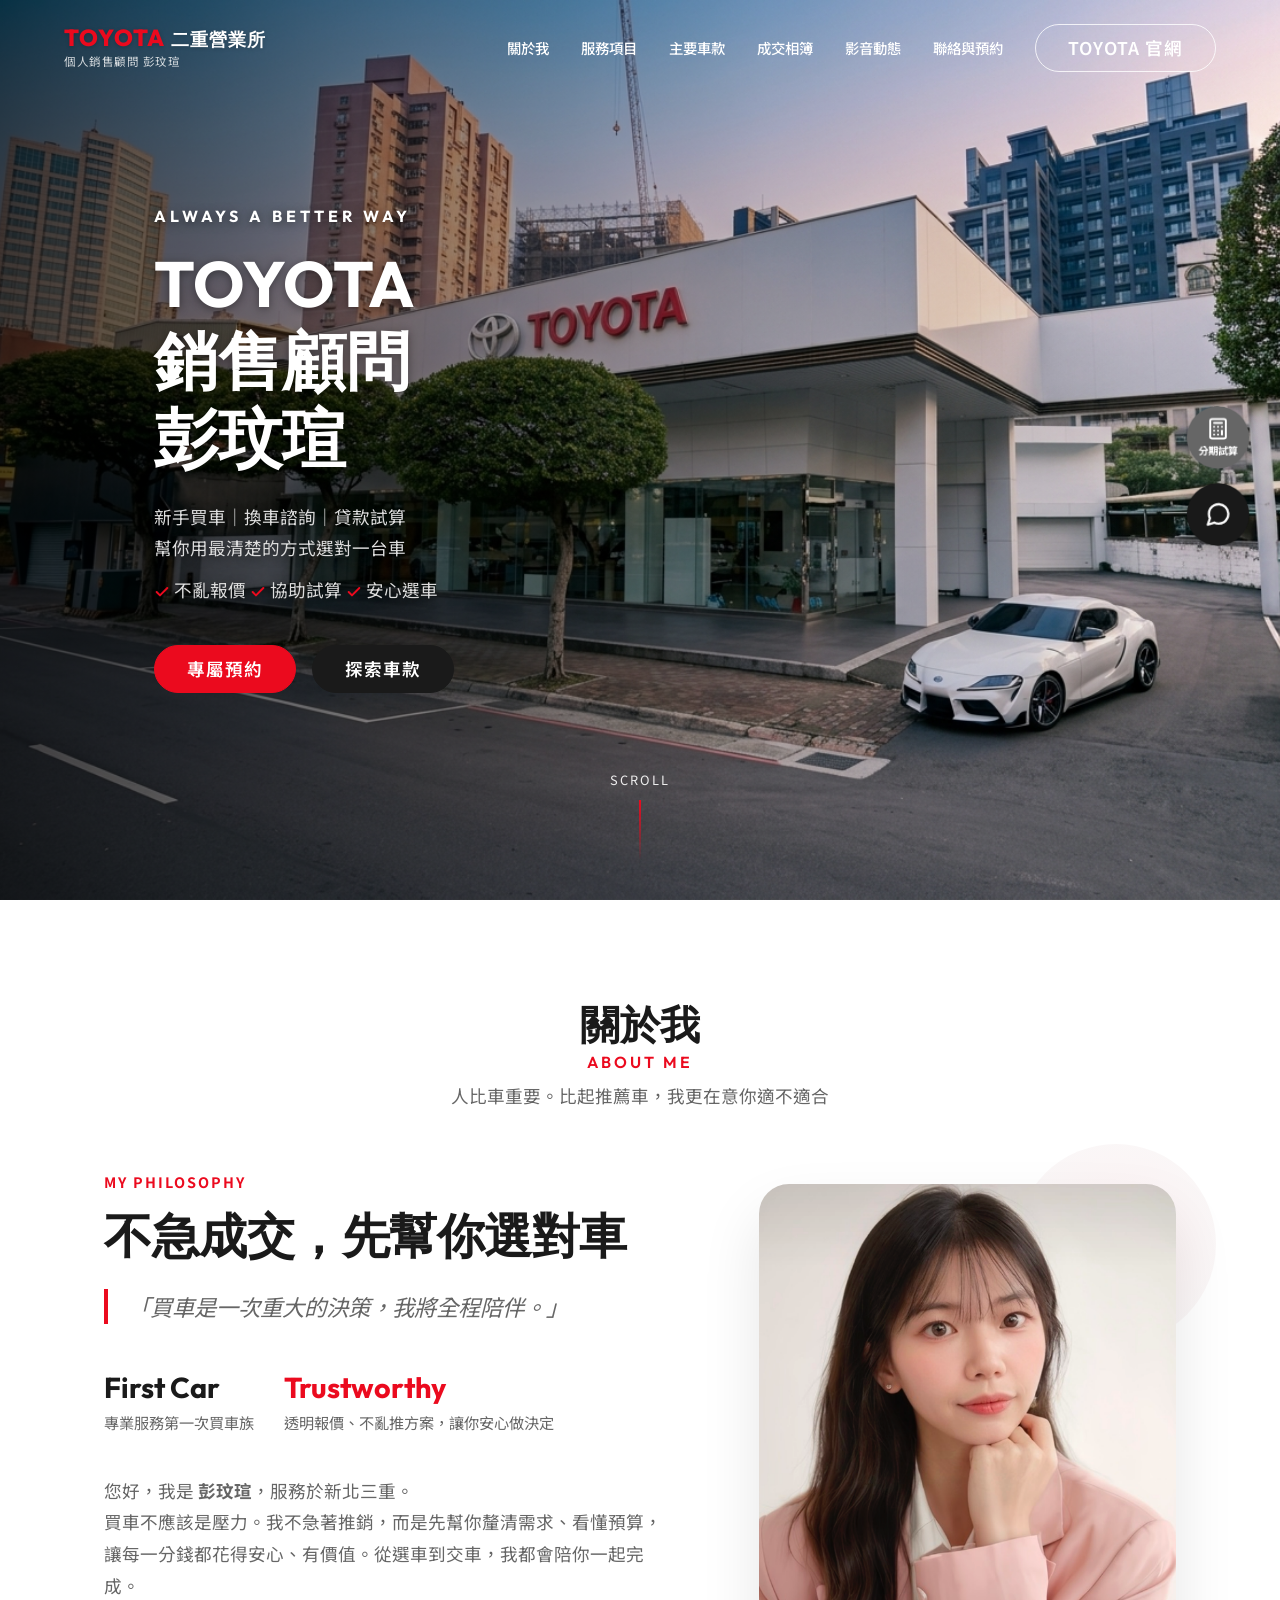
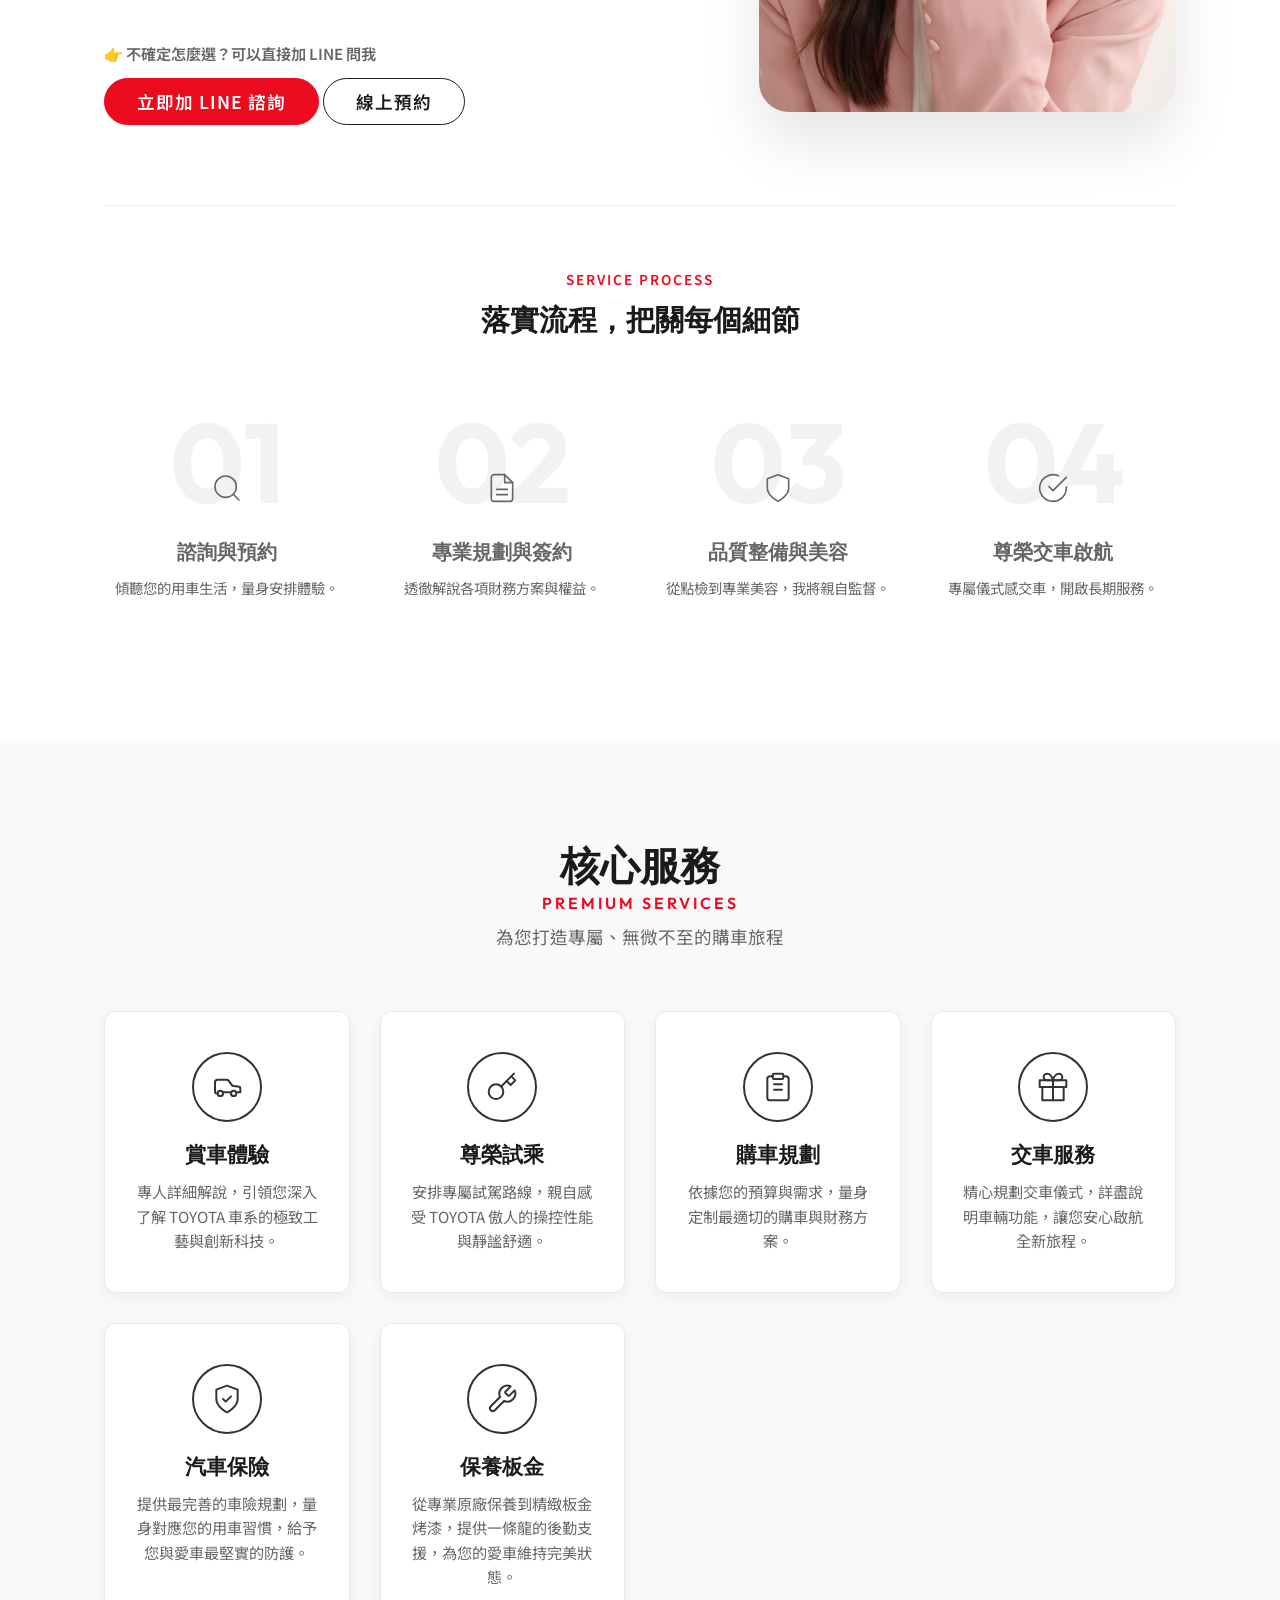
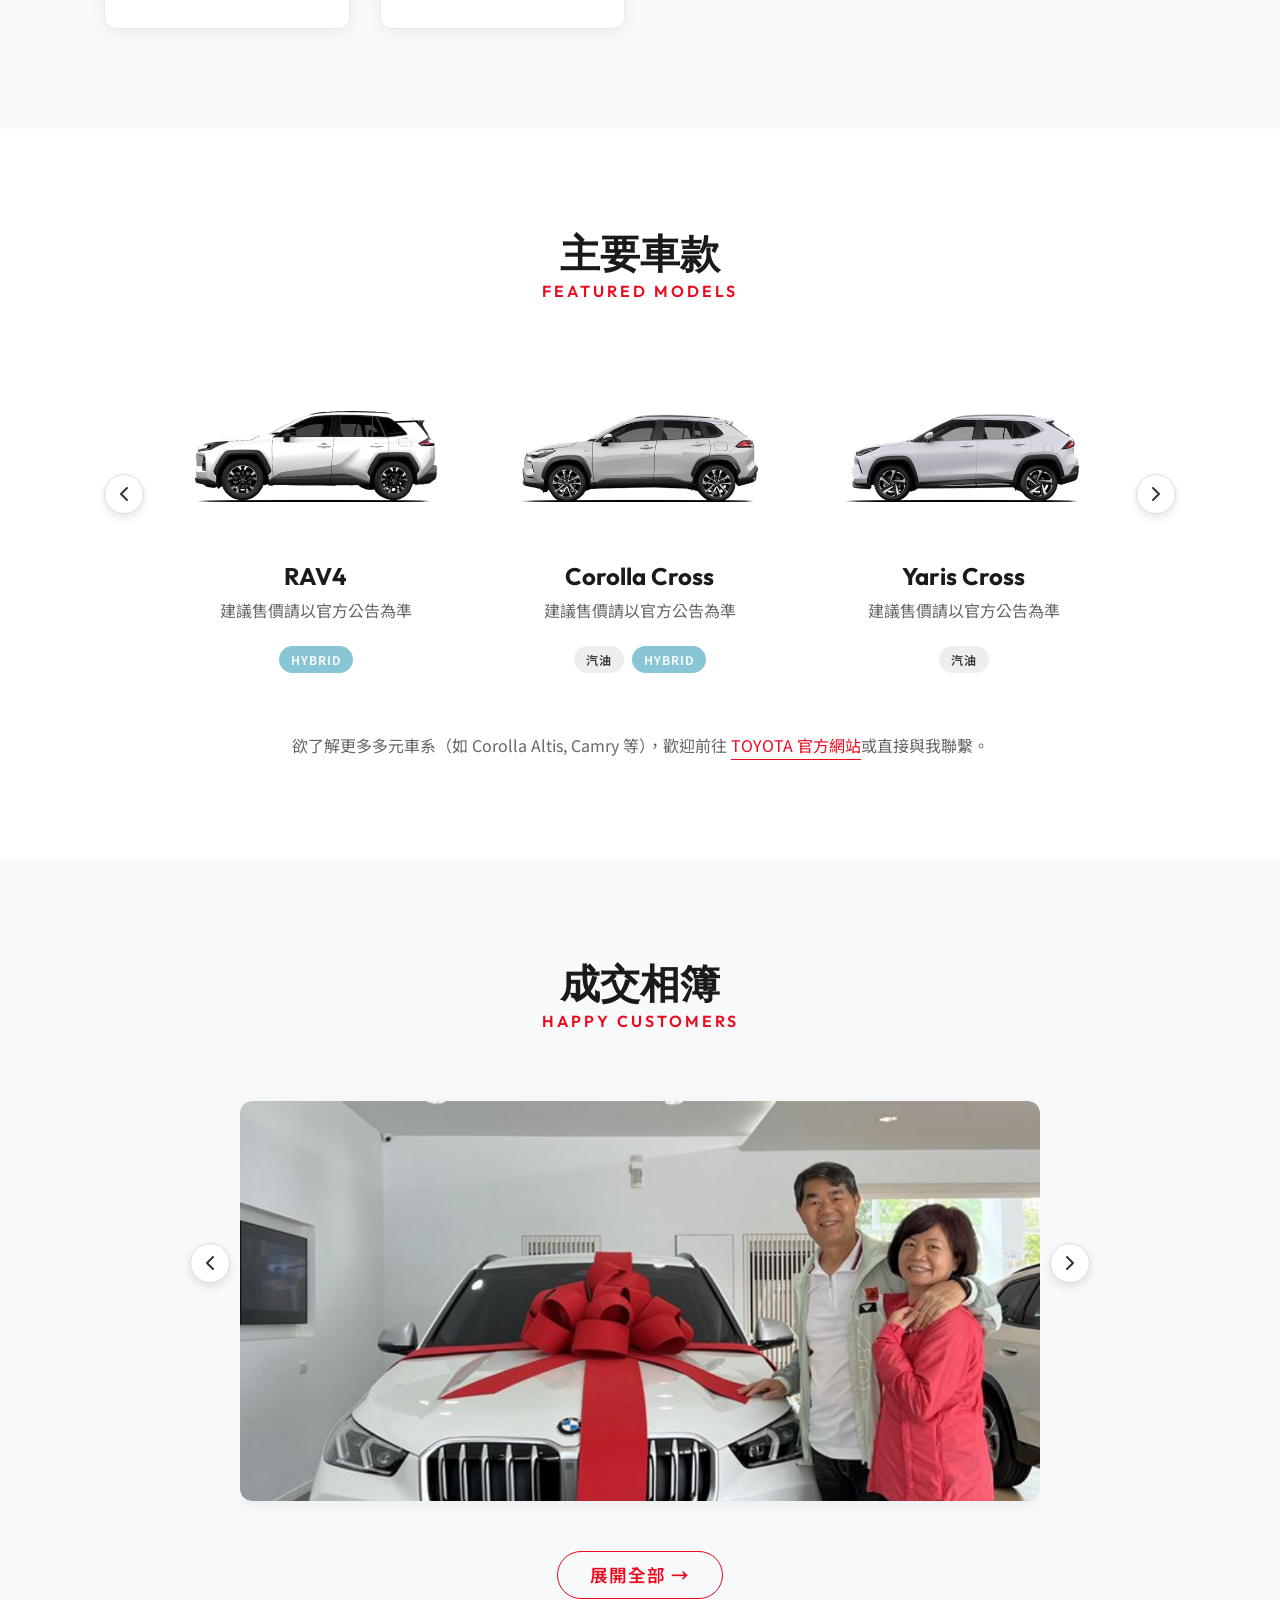
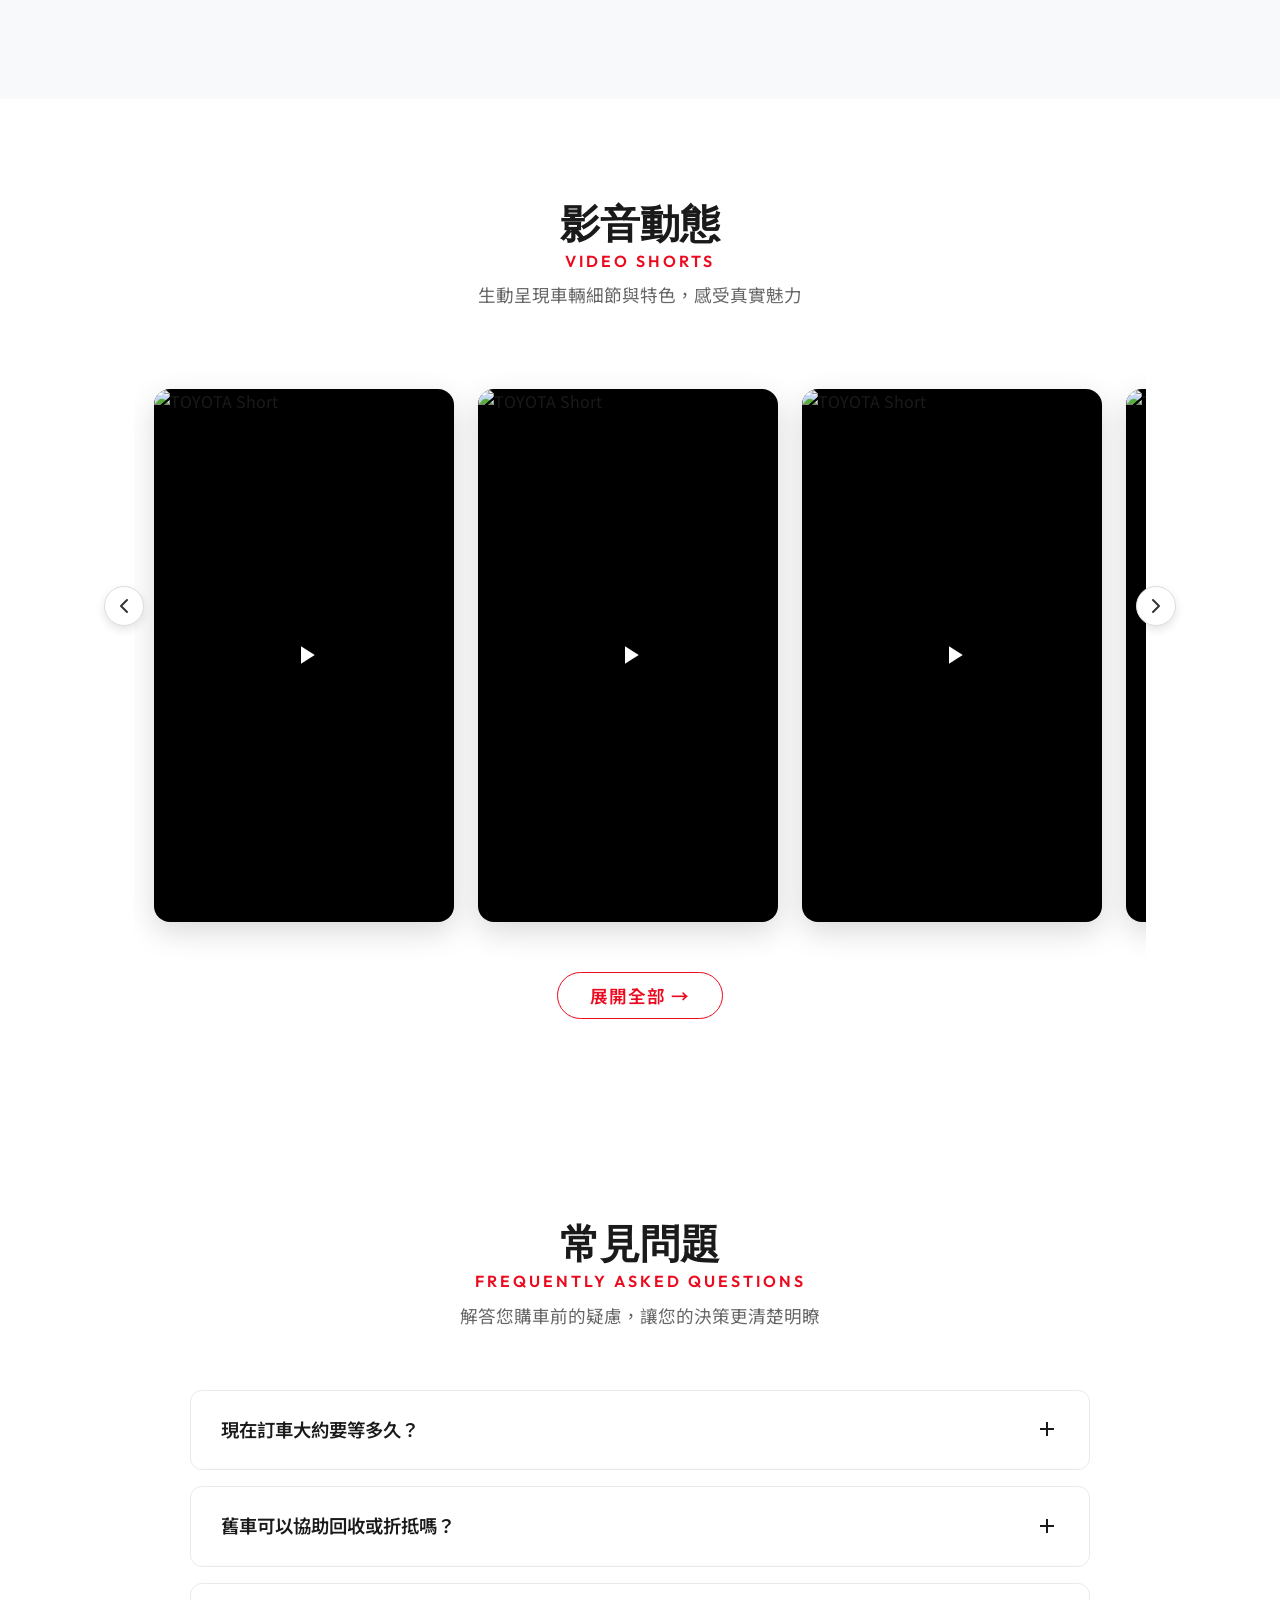
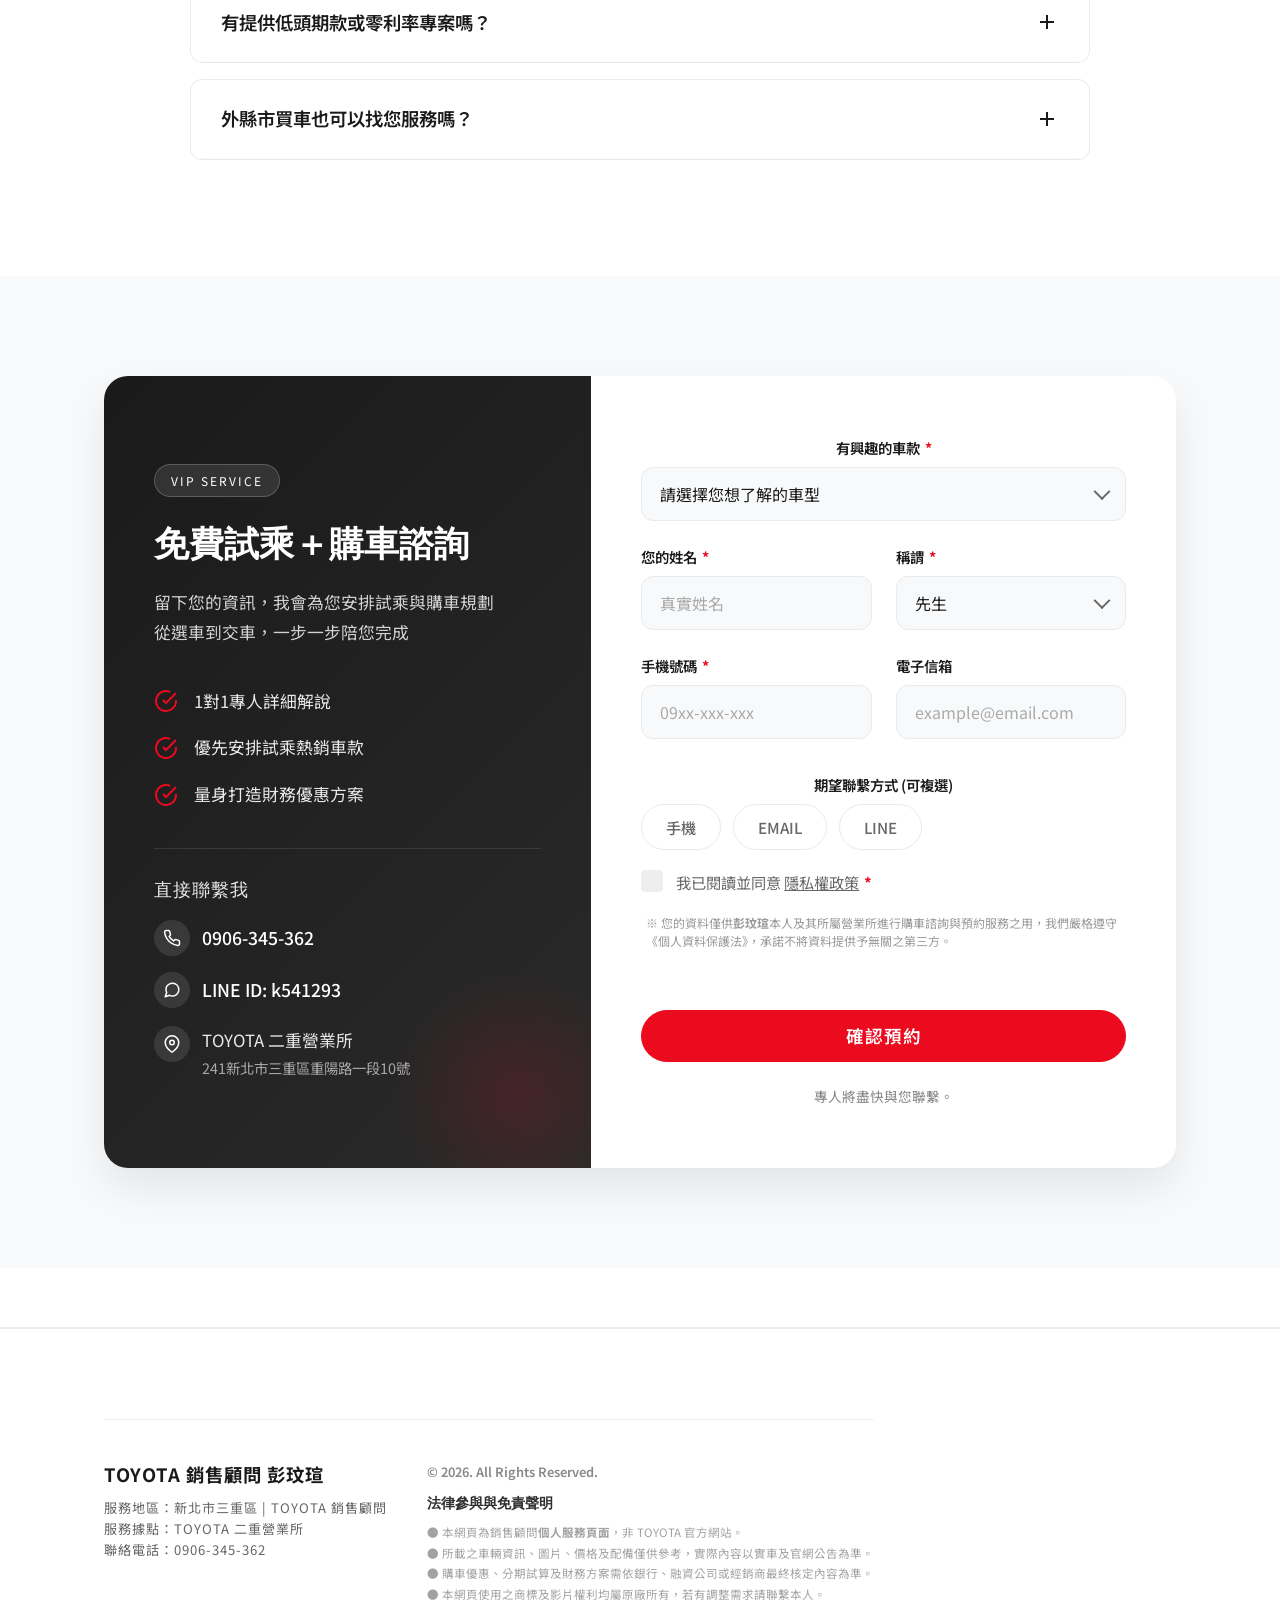
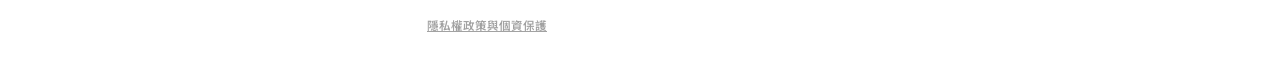
==== index.html @ 4dbc3141 "更新" ====
<!DOCTYPE html>
<html lang="zh-TW">
<head>
    <meta charset="UTF-8">
    <meta name="viewport" content="width=device-width, initial-scale=1.0">
    <title>彭玟瑄 | TOYOTA 銷售顧問 (非官方個人服務分站)</title>
    <meta name="description" content="專業 TOYOTA 銷售顧問 彭玟瑄 - 用專業與真誠，為您找到最適合的 TOYOTA。賞車、試乘、購車規劃、交車服務。">
    <link rel="icon" href="assets/favicon.png" type="image/png">
    <link rel="stylesheet" href="style.css?v=80">
    <link rel="preconnect" href="https://fonts.googleapis.com">
    <link rel="preconnect" href="https://fonts.gstatic.com" crossorigin>
    <link href="https://fonts.googleapis.com/css2?family=Noto+Sans+TC:wght@300;400;500;700&family=Outfit:wght@300;400;600;700&display=swap" rel="stylesheet">
</head>
<body>

    <!-- Navigation -->
    <nav class="navbar" id="navbar">
        <div class="nav-container">
            <a href="#" class="logo text-logo-container">
                <div class="logo-brand-stack">
                    <span class="logo-brand-main"><span class="brand-red">TOYOTA</span> 二重營業所</span>
                    <span class="logo-brand-sub">個人銷售顧問 彭玟瑄</span>
                </div>
            </a>
            
            <!-- Hamburger Menu Button -->
            <button class="hamburger" id="hamburger" aria-label="Toggle Menu">
                <span class="bar"></span>
                <span class="bar"></span>
                <span class="bar"></span>
            </button>
            
            <ul class="nav-links">
                <li><a href="#about">關於我</a></li>
                <li><a href="#services">服務項目</a></li>
                <li><a href="#models">主要車款</a></li>
                <li><a href="#album">成交相簿</a></li>
                <li><a href="#videos">影音動態</a></li>
                <li><a href="#reservation">聯絡與預約</a></li>
                <li><a href="https://www.toyota.com.tw/" target="_blank" class="btn-outline">TOYOTA 官網</a></li>
            </ul>
        </div>
    </nav>

    <!-- Hero Section -->
    <header class="hero" id="home">
        <div class="hero-bg"></div>
        <div class="hero-content reveal">
            <h2 class="hero-subtitle">ALWAYS A BETTER WAY</h2>
                <h1 class="hero-title">TOYOTA<br>銷售顧問<br>彭玟瑄</h1>
            <p class="hero-motto">
                新手買車｜換車諮詢｜貸款試算<br>
                幫你用最清楚的方式選對一台車<br>
                <span style="display: inline-block; margin-top: 10px;"><svg viewBox="0 0 24 24" width="16" height="16" fill="none" stroke="#eb0a1e" stroke-width="3" stroke-linecap="round" stroke-linejoin="round" style="display: inline-block; vertical-align: middle; margin-right: 4px;"><polyline points="20 6 9 17 4 12"></polyline></svg>不亂報價 <svg viewBox="0 0 24 24" width="16" height="16" fill="none" stroke="#eb0a1e" stroke-width="3" stroke-linecap="round" stroke-linejoin="round" style="display: inline-block; vertical-align: middle; margin-right: 4px;"><polyline points="20 6 9 17 4 12"></polyline></svg>協助試算 <svg viewBox="0 0 24 24" width="16" height="16" fill="none" stroke="#eb0a1e" stroke-width="3" stroke-linecap="round" stroke-linejoin="round" style="display: inline-block; vertical-align: middle; margin-right: 4px;"><polyline points="20 6 9 17 4 12"></polyline></svg>安心選車</span>
            </p>
            <div class="hero-cta">
                <button class="btn-primary" id="main-reserve-btn">專屬預約</button>
                <a href="#models" class="btn-secondary" id="models-btn">探索車款</a>
            </div>
        </div>
        <div class="scroll-indicator">
            <span>Scroll</span>
            <div class="line"></div>
        </div>
    </header>

    <!-- The PJ Experience: Integrated Branding & Process -->
    <section class="experience section" id="about">
        <div class="container">
            <div class="section-header reveal fade-up">
                <h3 class="section-title">關於我 <span>About Me</span></h3>
                <p class="section-subtitle">人比車重要。比起推薦車，我更在意你適不適合</p>
            </div>

            <!-- Part 1: Personality / Philosophy -->
            <div class="personality-grid reveal fade-up" style="margin-bottom: 80px;">
                <div class="personality-content">
                    <span class="personality-badge">MY PHILOSOPHY</span>
                    <h4 class="personality-title">不急成交，先幫你選對車</h4>
                    <p class="personality-motto">「買車是一次重大的決策，我將全程陪伴。」</p>
                    <div class="personality-specs">
                        <div class="p-spec-item">
                            <span class="p-spec-num">First Car</span>
                            <span class="p-spec-label">專業服務第一次買車族</span>
                        </div>
                        <div class="p-spec-item primary-highlight">
                            <span class="p-spec-num">Trustworthy</span>
                            <span class="p-spec-label">透明報價、不亂推方案，讓你安心做決定</span>
                        </div>
                    </div>
                    <div class="personality-text">
                        您好，我是 <strong>彭玟瑄</strong>，服務於新北三重。<br>
                        買車不應該是壓力。我不急著推銷，而是先幫你釐清需求、看懂預算，讓每一分錢都花得安心、有價值。從選車到交車，我都會陪你一起完成。
                    </div>

                    <div class="about-cta-container">
                        <p class="cta-hint">👉 不確定怎麼選？可以直接加 LINE 問我</p>
                        <div class="about-cta">
                            <a href="https://line.me/ti/p/~k541293" target="_blank" class="btn-primary">立即加 LINE 諮詢</a>
                            <a href="#reservation" class="btn-outline">線上預約</a>
                        </div>
                    </div>
                </div>
                <div class="personality-image">
                    <div class="p-image-wrapper">
                        <img src="assets/profile.jpg" alt="彭玟瑄 銷售顧問" loading="lazy">
                        <div class="p-image-deco"></div>
                    </div>
                </div>
            </div>

            <!-- Part 2: Simplified Workflow (Moving it here or just keeping a high-level mention?) -->
            <div class="workflow-header-simple reveal fade-up" style="text-align: center; margin-bottom: 40px; border-top: 1px solid #eee; padding-top: 60px;">
                <span style="font-size: 0.85rem; letter-spacing: 2px; color: var(--accent); font-weight: 600;">SERVICE PROCESS</span>
                <h4 style="font-size: 1.8rem; margin-top: 10px; color: var(--primary);">落實流程，把關每個細節</h4>
            </div>
            
            <div class="workflow-creative reveal fade-up">
                <!-- Step 1 -->
                <div class="creative-step">
                    <span class="step-bg-num">01</span>
                    <div class="creative-icon">
                        <svg viewBox="0 0 24 24" fill="none" stroke="currentColor" stroke-width="1.2" stroke-linecap="round" stroke-linejoin="round"><circle cx="11" cy="11" r="8"></circle><line x1="21" y1="21" x2="16.65" y2="16.65"></line></svg>
                    </div>
                    <h4 class="creative-title">諮詢與預約</h4>
                    <p class="creative-desc">傾聽您的用車生活，量身安排體驗。</p>
                </div>

                <!-- Step 2 -->
                <div class="creative-step">
                    <span class="step-bg-num">02</span>
                    <div class="creative-icon">
                        <svg viewBox="0 0 24 24" fill="none" stroke="currentColor" stroke-width="1.2" stroke-linecap="round" stroke-linejoin="round"><path d="M14 2H6a2 2 0 0 0-2 2v16a2 2 0 0 0 2 2h12a2 2 0 0 0 2-2V8z"></path><polyline points="14 2 14 8 20 8"></polyline><line x1="16" y1="13" x2="8" y2="13"></line><line x1="16" y1="17" x2="8" y2="17"></line></svg>
                    </div>
                    <h4 class="creative-title">專業規劃與簽約</h4>
                    <p class="creative-desc">透徹解說各項財務方案與權益。</p>
                </div>

                <!-- Step 3 -->
                <div class="creative-step">
                    <span class="step-bg-num">03</span>
                    <div class="creative-icon">
                        <svg viewBox="0 0 24 24" fill="none" stroke="currentColor" stroke-width="1.2" stroke-linecap="round" stroke-linejoin="round"><path d="M12 22s8-4 8-10V5l-8-3-8 3v7c0 6 8 10 8 10z"></path></svg>
                    </div>
                    <h4 class="creative-title">品質整備與美容</h4>
                    <p class="creative-desc">從點檢到專業美容，我將親自監督。</p>
                </div>

                <!-- Step 4 -->
                <div class="creative-step">
                    <span class="step-bg-num">04</span>
                    <div class="creative-icon">
                        <svg viewBox="0 0 24 24" fill="none" stroke="currentColor" stroke-width="1.2" stroke-linecap="round" stroke-linejoin="round"><path d="M22 11.08V12a10 10 0 1 1-5.93-9.14"></path><polyline points="22 4 12 14.01 9 11.01"></polyline></svg>
                    </div>
                    <h4 class="creative-title">尊榮交車啟航</h4>
                    <p class="creative-desc">專屬儀式感交車，開啟長期服務。</p>
                </div>
            </div>
        </div>
    </section>

    <!-- Services Section -->
    <section class="services section bg-grey" id="services">
        <div class="container">
            <div class="section-header reveal fade-up">
                <h3 class="section-title">核心服務 <span>Premium Services</span></h3>
                <p class="section-subtitle">為您打造專屬、無微不至的購車旅程</p>
            </div>
            
            <div class="services-grid">
                <div class="service-card reveal fade-up" style="transition-delay: 0.1s;">
                    <div class="service-icon"><svg viewBox="0 0 24 24" fill="none" stroke="currentColor" stroke-width="1.5" stroke-linecap="round" stroke-linejoin="round"><path d="M14 16H9m10 0h3v-3.15a1 1 0 0 0-.84-.99L16 11l-2.7-3.6a2 2 0 0 0-1.6-.8H5a2 2 0 0 0-2 2v7.2a1 1 0 0 0 1 1h1m14 0a2 2 0 1 1-4 0 2 2 0 0 1 4 0zm-10 0a2 2 0 1 1-4 0 2 2 0 0 1 4 0z"/></svg></div>
                    <h4 class="service-title">賞車體驗</h4>
                    <p class="service-desc">專人詳細解說，引領您深入了解 TOYOTA 車系的極致工藝與創新科技。</p>
                </div>
                <div class="service-card reveal fade-up" style="transition-delay: 0.2s;">
                    <div class="service-icon"><svg viewBox="0 0 24 24" fill="none" stroke="currentColor" stroke-width="1.5" stroke-linecap="round" stroke-linejoin="round"><circle cx="7.5" cy="15.5" r="5.5"/><path d="m21 2-9.6 9.6"/><path d="m15.5 7.5 3 3L22 7l-3-3"/></svg></div>
                    <h4 class="service-title">尊榮試乘</h4>
                    <p class="service-desc">安排專屬試駕路線，親自感受 TOYOTA 傲人的操控性能與靜謐舒適。</p>
                </div>
                <div class="service-card reveal fade-up" style="transition-delay: 0.3s;">
                    <div class="service-icon"><svg viewBox="0 0 24 24" fill="none" stroke="currentColor" stroke-width="1.5" stroke-linecap="round" stroke-linejoin="round"><path d="M16 4h2a2 2 0 0 1 2 2v14a2 2 0 0 1-2 2H6a2 2 0 0 1-2-2V6a2 2 0 0 1 2-2h2"></path><rect x="8" y="2" width="8" height="4" rx="1" ry="1"></rect><line x1="9" y1="14" x2="15" y2="14"></line><line x1="9" y1="10" x2="15" y2="10"></line></svg></div>
                    <h4 class="service-title">購車規劃</h4>
                    <p class="service-desc">依據您的預算與需求，量身定制最適切的購車與財務方案。</p>
                </div>
                <div class="service-card reveal fade-up" style="transition-delay: 0.4s;">
                    <div class="service-icon"><svg viewBox="0 0 24 24" fill="none" stroke="currentColor" stroke-width="1.5" stroke-linecap="round" stroke-linejoin="round"><polyline points="20 12 20 22 4 22 4 12"></polyline><rect x="2" y="7" width="20" height="5"></rect><line x1="12" y1="22" x2="12" y2="7"></line><path d="M12 7H7.5a2.5 2.5 0 0 1 0-5C11 2 12 7 12 7z"></path><path d="M12 7h4.5a2.5 2.5 0 0 0 0-5C13 2 12 7 12 7z"></path></svg></div>
                    <h4 class="service-title">交車服務</h4>
                    <p class="service-desc">精心規劃交車儀式，詳盡說明車輛功能，讓您安心啟航全新旅程。</p>
                </div>
                <div class="service-card reveal fade-up" style="transition-delay: 0.5s;">
                    <div class="service-icon"><svg viewBox="0 0 24 24" fill="none" stroke="currentColor" stroke-width="1.5" stroke-linecap="round" stroke-linejoin="round"><path d="M12 22s8-4 8-10V5l-8-3-8 3v7c0 6 8 10 8 10z"></path><path d="M9 12l2 2 4-4"></path></svg></div>
                    <h4 class="service-title">汽車保險</h4>
                    <p class="service-desc">提供最完善的車險規劃，量身對應您的用車習慣，給予您與愛車最堅實的防護。</p>
                </div>
                <div class="service-card reveal fade-up" style="transition-delay: 0.6s;">
                    <div class="service-icon"><svg viewBox="0 0 24 24" fill="none" stroke="currentColor" stroke-width="1.5" stroke-linecap="round" stroke-linejoin="round"><path d="M14.7 6.3a1 1 0 0 0 0 1.4l1.6 1.6a1 1 0 0 0 1.4 0l3.77-3.77a6 6 0 0 1-7.94 7.94l-6.91 6.91a2.12 2.12 0 0 1-3-3l6.91-6.91a6 6 0 0 1 7.94-7.94l-3.76 3.76z"></path></svg></div>
                    <h4 class="service-title">保養板金</h4>
                    <p class="service-desc">從專業原廠保養到精緻板金烤漆，提供一條龍的後勤支援，為您的愛車維持完美狀態。</p>
                </div>
            </div>
        </div>
    </section>

    <!-- Models Section -->
    <section class="models section" id="models">
        <div class="container">
            <div class="section-header reveal fade-up">
                <h3 class="section-title">主要車款 <span>Featured Models</span></h3>
            </div>

            <div class="models-slider-container reveal fade-up">
                <!-- Arrows -->
                <button class="slider-btn model-prev" aria-label="Previous Model"><svg width="24" height="24" viewBox="0 0 24 24" fill="none" stroke="#333" stroke-width="2" stroke-linecap="round" stroke-linejoin="round"><polyline points="15 18 9 12 15 6"></polyline></svg></button>
                <button class="slider-btn model-next" aria-label="Next Model"><svg width="24" height="24" viewBox="0 0 24 24" fill="none" stroke="#333" stroke-width="2" stroke-linecap="round" stroke-linejoin="round"><polyline points="9 18 15 12 9 6"></polyline></svg></button>

                <div class="models-slider-wrapper">
                    <div class="models-horizontal">
                
                <!-- RAV4 -->
                <div class="model-h-card" data-model="rav4" style="cursor: pointer;">
                    <div class="model-h-img">
                        <img src="assets/rav4.png" alt="RAV4" style="width:100%; height:auto; object-fit:contain;">
                    </div>
                    <h4 class="model-h-name">RAV4</h4>
                    <p class="model-h-price">建議售價請以官方公告為準</p>
                    <div style="display: flex; flex-direction: column; align-items: center; gap: 8px; margin-top: 10px;">
                        <div style="display: flex; gap: 8px; justify-content: center;">
                            <span class="model-tag hybrid">HYBRID</span>
                        </div>
                    </div>
                </div>

                <!-- Corolla Cross -->
                <div class="model-h-card" data-model="corolla_cross" style="cursor: pointer;">
                    <div class="model-h-img">
                        <img src="assets/CAR_202409301421490C2C8E5C.png" alt="Corolla Cross" style="width:100%; height:auto; object-fit:contain;">
                    </div>
                    <h4 class="model-h-name">Corolla Cross</h4>
                    <p class="model-h-price">建議售價請以官方公告為準</p>
                    <div style="display: flex; flex-direction: column; align-items: center; gap: 8px; margin-top: 10px;">
                        <div style="display: flex; gap: 8px; justify-content: center;">
                            <span class="model-tag gas">汽油</span>
                            <span class="model-tag hybrid">HYBRID</span>
                        </div>
                    </div>
                </div>

                <!-- Yaris Cross -->
                <div class="model-h-card" data-model="yaris_cross" style="cursor: pointer;">
                    <div class="model-h-img">
                        <img src="assets/CAR_20230926181848GCJD8D9A.png" alt="Yaris Cross" style="width:100%; height:auto; object-fit:contain;">
                    </div>
                    <h4 class="model-h-name">Yaris Cross</h4>
                    <p class="model-h-price">建議售價請以官方公告為準</p>
                    <div style="display: flex; flex-direction: column; align-items: center; gap: 8px; margin-top: 10px;">
                        <div style="display: flex; gap: 8px; justify-content: center;">
                            <span class="model-tag gas">汽油</span>
                        </div>
                    </div>
                </div>

                    </div>
                </div>
            </div>

            <div class="models-footer reveal fade-up">
                <p>欲了解更多多元車系（如 Corolla Altis, Camry 等），歡迎前往<a href="https://www.toyota.com.tw/" target="_blank" class="text-link">TOYOTA 官方網站</a>或直接與我聯繫。</p>
            </div>
        </div>
    </section>

    <!-- Transaction Album Section -->
    <section class="album section bg-grey" id="album">
        <div class="container">
            <div class="section-header reveal fade-up">
                <h3 class="section-title">成交相簿 <span>Happy Customers</span></h3>
            </div>
            
            <div class="album-slider-container reveal fade-up">
                <button class="slider-btn album-prev" id="albumPrev" aria-label="Previous"><svg width="24" height="24" viewBox="0 0 24 24" fill="none" stroke="#333" stroke-width="2" stroke-linecap="round" stroke-linejoin="round"><polyline points="15 18 9 12 15 6"></polyline></svg></button>
                <div class="album-carousel" id="albumCarousel">
                    <!-- Placeholder photos representing banners/deliveries -->
                    <div class="album-slide"><div class="a-placeholder">相片 1</div></div>
                    <div class="album-slide"><div class="a-placeholder">相片 2</div></div>
                    <div class="album-slide"><div class="a-placeholder">相片 3</div></div>
                </div>
                <button class="slider-btn album-next" id="albumNext" aria-label="Next"><svg width="24" height="24" viewBox="0 0 24 24" fill="none" stroke="#333" stroke-width="2" stroke-linecap="round" stroke-linejoin="round"><polyline points="9 18 15 12 9 6"></polyline></svg></button>
            </div>

            <div class="album-footer reveal fade-up">
                <a href="album.html" class="btn-primary-outline">展開全部 &rarr;</a>
            </div>
        </div>
    </section>
    
    <!-- Video Shorts Section -->
    <section class="videos section" id="videos">
        <div class="container">
            <div class="section-header reveal fade-up">
                <h3 class="section-title">影音動態 <span>Video Shorts</span></h3>
                <p class="section-subtitle">生動呈現車輛細節與特色，感受真實魅力</p>
            </div>
            
            <div class="shorts-slider-container reveal fade-up">
                <button class="slider-btn short-prev" id="shortPrev" aria-label="Previous"><svg width="24" height="24" viewBox="0 0 24 24" fill="none" stroke="#333" stroke-width="2" stroke-linecap="round" stroke-linejoin="round"><polyline points="15 18 9 12 15 6"></polyline></svg></button>
                <div class="shorts-container" id="shortsCarousel">
                    <!-- Short 1 -->
                    <div class="short-card" data-video-id="3Hr28GWW3Lo">
                        <div class="short-thumbnail">
                            <img src="https://img.youtube.com/vi/3Hr28GWW3Lo/hqdefault.jpg" alt="TOYOTA Short">
                            <div class="play-btn"><svg viewBox="0 0 24 24"><path d="M8 5v14l11-7z"/></svg></div>
                        </div>
                    </div>
                    <!-- Short 2 -->
                    <div class="short-card" data-video-id="3j6iyJk9-Ow">
                        <div class="short-thumbnail">
                            <img src="https://img.youtube.com/vi/3j6iyJk9-Ow/hqdefault.jpg" alt="TOYOTA Short">
                            <div class="play-btn"><svg viewBox="0 0 24 24"><path d="M8 5v14l11-7z"/></svg></div>
                        </div>
                    </div>
                    <!-- Short 3 -->
                    <div class="short-card" data-video-id="HQaKbVEAXKg">
                        <div class="short-thumbnail">
                            <img src="https://img.youtube.com/vi/HQaKbVEAXKg/hqdefault.jpg" alt="TOYOTA Short">
                            <div class="play-btn"><svg viewBox="0 0 24 24"><path d="M8 5v14l11-7z"/></svg></div>
                        </div>
                    </div>
                    <!-- Short 4 (顯示可滑動) -->
                    <div class="short-card" data-video-id="OjW1KNMOTeY">
                        <div class="short-thumbnail">
                            <img src="https://img.youtube.com/vi/OjW1KNMOTeY/hqdefault.jpg" alt="TOYOTA Short">
                            <div class="play-btn"><svg viewBox="0 0 24 24"><path d="M8 5v14l11-7z"/></svg></div>
                        </div>
                    </div>
                </div>
                <button class="slider-btn short-next" id="shortNext" aria-label="Next"><svg width="24" height="24" viewBox="0 0 24 24" fill="none" stroke="#333" stroke-width="2" stroke-linecap="round" stroke-linejoin="round"><polyline points="9 18 15 12 9 6"></polyline></svg></button>
            </div>

            <div class="videos-footer reveal fade-up" style="text-align: center; margin-top: 10px;">
                <a href="videos.html" class="btn-primary-outline" id="expandVideosBtn">展開全部 &rarr;</a>
            </div>
        </div>
    </section>
    <!-- Reserve Modal Overlay -->
    <div class="reserve-modal-overlay" id="reserveModal">
        <div class="reserve-modal-container">
            <button class="reserve-modal-close" id="closeReserveModal" aria-label="關閉彈窗">
                <svg viewBox="0 0 24 24" fill="none" stroke="currentColor" stroke-width="2.5" stroke-linecap="round" stroke-linejoin="round"><line x1="18" y1="6" x2="6" y2="18"></line><line x1="6" y1="6" x2="18" y2="18"></line></svg>
            </button>
            <div class="reserve-modal-header">
                <h3>專屬預約服務</h3>
                <p>請選擇您偏好的諮詢方式</p>
            </div>
            <div class="reserve-modal-options">
                <a href="#reservation" class="reserve-opt-btn opt-form" id="reserve-to-form">
                    <div class="opt-icon-circle">
                        <svg viewBox="0 0 24 24" fill="none" stroke="currentColor" stroke-width="2" stroke-linecap="round" stroke-linejoin="round"><path d="M14 2H6a2 2 0 0 0-2 2v16a2 2 0 0 0 2 2h12a2 2 0 0 0 2-2V8z"></path><polyline points="14 2 14 8 20 8"></polyline><line x1="16" y1="13" x2="8" y2="13"></line><line x1="16" y1="17" x2="8" y2="17"></line><polyline points="10 9 9 9 8 9"></polyline></svg>
                    </div>
                    <div class="opt-text">
                        <strong>填寫預約表單</strong>
                        <span>留下資料後，玟瑄將主動與您聯繫</span>
                    </div>
                </a>
                <a href="https://line.me/ti/p/~k541293" target="_blank" class="reserve-opt-btn opt-line">
                    <div class="opt-icon-circle">
                        <svg viewBox="0 0 24 24" fill="currentColor"><path d="M21.1 9.5c0-4.1-4.1-7.5-9.1-7.5S2.9 5.4 2.9 9.5c0 3.7 3.3 6.8 7.7 7.4.3 0 .7.2.8.5l.3 1.8c.1.5.3.6.7.4s2.1-1.3 2.9-2.3c3.5-1.1 5.9-4.1 5.9-7.8z"/></svg>
                    </div>
                    <div class="opt-text">
                        <strong>LINE 快速諮詢</strong>
                        <span>即時線上對話，獲取最新車主優惠</span>
                    </div>
                </a>
            </div>
        </div>
    </div>

    <!-- JS Scripts -->
    <section class="faq section" id="faq">
        <div class="container">
            <div class="section-header reveal fade-up">
                <h3 class="section-title">常見問題 <span>Frequently Asked Questions</span></h3>
                <p class="section-subtitle">解答您購車前的疑慮，讓您的決策更清楚明瞭</p>
            </div>
            
            <div class="faq-container reveal fade-up">
                <!-- FAQ Item 1 -->
                <div class="faq-item">
                    <div class="faq-question">
                        <span>現在訂車大約要等多久？</span>
                        <div class="faq-toggle-icon"></div>
                    </div>
                    <div class="faq-answer">
                        <p>等車時間會依據「車型」與「車色」的受歡迎程度而有所調動，實際情況需依當時的車型配額而定。建議您可以直接聯繫我，我將為您及時查詢各車型的最新配額狀況。</p>
                    </div>
                </div>
                <!-- FAQ Item 2 -->
                <div class="faq-item">
                    <div class="faq-question">
                        <span>舊車可以協助回收或折抵嗎？</span>
                        <div class="faq-toggle-icon"></div>
                    </div>
                    <div class="faq-answer">
                        <p>完全沒問題！我們提供專業的「舊換新」服務。我可以安排專業評估人員為您的舊車進行殘值鑑定，鑑定後的價格可直接折抵新車款，並協助您處理汰舊換新 5 萬元的政府補助手續。</p>
                    </div>
                </div>
                <!-- FAQ Item 3 -->
                <div class="faq-item">
                    <div class="faq-question">
                        <span>有提供低頭期款或零利率專案嗎？</span>
                        <div class="faq-toggle-icon"></div>
                    </div>
                    <div class="faq-answer">
                        <p>TOYOTA 每個月都會針對不同車型推出多樣化的財務專案，包含「低頭期款」、「小資分期」等方案，相關優惠內容需依銀行或融資公司審核條件而定。我會根據您的需求，協助您媒合最合適的還款方式。</p>
                    </div>
                </div>
                <!-- FAQ Item 4 -->
                <div class="faq-item">
                    <div class="faq-question">
                        <span>外縣市買車也可以找您服務嗎？</span>
                        <div class="faq-toggle-icon"></div>
                    </div>
                    <div class="faq-answer">
                        <p>是的！不論您在哪個城市，我都能協助您進行跨區交車（依實際物流情況安排）。我可以安排線上諮詢，或在情況允許下親自前往說明。交車時，也能協助安排專業拖車服務將愛車送到您的所在地。</p>
                    </div>
                </div>
            </div>
        </div>
    </section>

    <!-- Reservation Section -->
    <section class="reservation section bg-grey" id="reservation">
        <div class="container relative">
            <div class="reservation-split-layout reveal fade-up">
                <!-- Left: Info / Image -->
                <div class="reservation-info">
                    <div class="info-content">
                        <span class="info-badge">VIP SERVICE</span>
                        <h3 class="info-title">免費試乘＋購車諮詢</h3>
                        <p class="info-desc">留下您的資訊，我會為您安排試乘與購車規劃<br>從選車到交車，一步一步陪您完成</p>
                        <ul class="info-features">
                            <li><svg viewBox="0 0 24 24" fill="none" stroke="currentColor" stroke-width="2"><path d="M22 11.08V12a10 10 0 1 1-5.93-9.14"></path><polyline points="22 4 12 14.01 9 11.01"></polyline></svg> 1對1專人詳細解說</li>
                            <li><svg viewBox="0 0 24 24" fill="none" stroke="currentColor" stroke-width="2"><path d="M22 11.08V12a10 10 0 1 1-5.93-9.14"></path><polyline points="22 4 12 14.01 9 11.01"></polyline></svg> 優先安排試乘熱銷車款</li>
                            <li><svg viewBox="0 0 24 24" fill="none" stroke="currentColor" stroke-width="2"><path d="M22 11.08V12a10 10 0 1 1-5.93-9.14"></path><polyline points="22 4 12 14.01 9 11.01"></polyline></svg> 量身打造財務優惠方案</li>
                        </ul>
                        
                        <div class="reservation-contact-info" style="margin-top: 40px; padding-top: 30px; border-top: 1px solid rgba(255,255,255,0.1);">
                            <h4 style="font-size: 1.1rem; margin-bottom: 20px; color: rgba(255,255,255,0.9); font-weight: 500; letter-spacing: 1px;">直接聯繫我</h4>
                            <ul style="list-style: none; display: flex; flex-direction: column; gap: 16px;">
                                <li style="display: flex; align-items: center; gap: 12px;">
                                    <div style="width: 36px; height: 36px; border-radius: 50%; background: rgba(255,255,255,0.1); display: flex; align-items: center; justify-content: center; flex-shrink: 0;"><svg viewBox="0 0 24 24" width="18" height="18" fill="none" stroke="#fff" stroke-width="2" stroke-linecap="round" stroke-linejoin="round"><path d="M22 16.92v3a2 2 0 0 1-2.18 2 19.79 19.79 0 0 1-8.63-3.07 19.5 19.5 0 0 1-6-6 19.79 19.79 0 0 1-3.07-8.67A2 2 0 0 1 4.11 2h3a2 2 0 0 1 2 1.72 12.84 12.84 0 0 0 .7 2.81 2 2 0 0 1-.45 2.11L8.09 9.91a16 16 0 0 0 6 6l1.27-1.27a2 2 0 0 1 2.11-.45 12.84 12.84 0 0 0 2.81.7A2 2 0 0 1 22 16.92z"></path></svg></div>
                                    <a href="tel:0906345362" style="color: #fff; font-size: 1.1rem; font-weight: 500;">0906-345-362</a>
                                </li>
                                <li style="display: flex; align-items: center; gap: 12px;">
                                    <div style="width: 36px; height: 36px; border-radius: 50%; background: rgba(255,255,255,0.1); display: flex; align-items: center; justify-content: center; flex-shrink: 0;"><svg viewBox="0 0 24 24" width="18" height="18" fill="none" stroke="#fff" stroke-width="2" stroke-linecap="round" stroke-linejoin="round"><path d="M21 11.5a8.38 8.38 0 0 1-.9 3.8 8.5 8.5 0 0 1-7.6 4.7 8.38 8.38 0 0 1-3.8-.9L3 21l1.9-5.7a8.38 8.38 0 0 1-.9-3.8 8.5 8.5 0 0 1 4.7-7.6 8.38 8.38 0 0 1 3.8-.9h.5a8.48 8.48 0 0 1 8 8v.5z"></path></svg></div>
                                    <a href="https://line.me/ti/p/~k541293" target="_blank" style="color: #fff; font-size: 1.1rem; font-weight: 500;">LINE ID: k541293</a>
                                </li>
                                <li style="display: flex; align-items: flex-start; gap: 12px;">
                                    <div style="width: 36px; height: 36px; border-radius: 50%; background: rgba(255,255,255,0.1); display: flex; align-items: center; justify-content: center; flex-shrink: 0; margin-top: 2px;"><svg viewBox="0 0 24 24" width="18" height="18" fill="none" stroke="#fff" stroke-width="2" stroke-linecap="round" stroke-linejoin="round"><path d="M21 10c0 7-9 13-9 13s-9-6-9-13a9 9 0 0 1 18 0z"></path><circle cx="12" cy="10" r="3"></circle></svg></div>
                                    <span style="color: rgba(255,255,255,0.9); font-size: 1.05rem; line-height: 1.5; padding-top: 4px;">TOYOTA 二重營業所 <br><span style="font-size: 0.9rem; color: rgba(255,255,255,0.6); display: block; margin-top: 4px;">241新北市三重區重陽路一段10號</span></span>
                                </li>
                            </ul>
                        </div>
                    </div>
                </div>

                <!-- Right: Form -->
                <div class="reservation-form-container">
                    <form id="reservationForm" class="modern-form" action="https://formsubmit.co/s7725299@gmail.com" method="POST">
                        <div class="form-grid">
                            <!-- Model -->
                            <div class="input-box full-width">
                                <label>有興趣的車款 <span class="required-star">*</span></label>
                                <div class="custom-select">
                                    <select name="有興趣的車款" required>
                                        <option value="" disabled selected>請選擇您想了解的車型</option>
                                        <option value="RAV4">RAV4</option>
                                        <option value="Corolla Cross">Corolla Cross</option>
                                        <option value="Yaris Cross">Yaris Cross</option>
                                        <option value="Corolla Altis">Corolla Altis</option>
                                        <option value="Camry">Camry</option>
                                        <option value="Other">其他車款</option>
                                    </select>
                                </div>
                            </div>
                            
                            <!-- Name & Title -->
                            <div class="input-box">
                                <label>您的姓名 <span class="required-star">*</span></label>
                                <input type="text" name="姓名" placeholder="真實姓名" required>
                            </div>
                            <div class="input-box">
                                <label>稱謂 <span class="required-star">*</span></label>
                                <div class="custom-select">
                                    <select name="稱謂" required>
                                        <option value="先生" selected>先生</option>
                                        <option value="女士">女士</option>
                                    </select>
                                </div>
                            </div>

                            <!-- Phone -->
                            <div class="input-box">
                                <label>手機號碼 <span class="required-star">*</span></label>
                                <input type="tel" name="手機號碼" placeholder="09xx-xxx-xxx" required>
                            </div>

                            <!-- Email -->
                            <div class="input-box">
                                <label>電子信箱</label>
                                <input type="email" name="email" placeholder="example@email.com">
                            </div>

                            <!-- Preferred Contact -->
                            <div class="input-box full-width margin-top">
                                <label>期望聯繫方式 (可複選)</label>
                                <div class="contact-chips">
                                    <label class="chip"><input type="checkbox" name="期望聯繫方式" value="手機"><span>手機</span></label>
                                    <label class="chip"><input type="checkbox" name="期望聯繫方式" value="EMAIL"><span>EMAIL</span></label>
                                    <label class="chip"><input type="checkbox" name="期望聯繫方式" value="LINE" id="lineCheckModern"><span>LINE</span></label>
                                </div>
                                <div class="line-id-box" id="lineIdBoxModern">
                                    <input type="text" name="LINE_ID" placeholder="請輸入您的 LINE ID" id="lineIdInputModern">
                                </div>
                            </div>
                        </div>

                        <!-- FormSubmit Hidden Settings -->
                        <input type="hidden" name="_subject" value="【Toyota 免費試乘＋購車諮詢預約】有一筆新的預約資料！">
                        <input type="hidden" name="_next" value="https://asd56598899.github.io/my-website/success.html">
                        <input type="hidden" name="_captcha" value="false">
                        <input type="hidden" name="_template" value="table">

                        <div class="form-privacy-consent">
                            <label class="checkbox-container">
                                <input type="checkbox" id="privacyAgreed" name="privacy_agreed" required>
                                <span class="checkmark"></span>
                                我已閱讀並同意 <a href="javascript:void(0)" id="openPrivacyBtn" style="color: inherit; text-decoration: underline;">隱私權政策</a> <span class="required-star">*</span>
                            </label>
                        </div>
                        <div class="form-disclaimer" style="font-size: 0.75rem; color: #999; margin-bottom: 20px; line-height: 1.5; padding: 0 5px;">
                            ※ 您的資料僅供<strong>彭玟瑄</strong>本人及其所屬營業所進行購車諮詢與預約服務之用，我們嚴格遵守《個人資料保護法》，承諾不將資料提供予無關之第三方。
                        </div>
                        <button type="submit" class="btn-primary full-width submit-btn">確認預約</button>
                        <p class="form-note">專人將盡快與您聯繫。</p>
                    </form>
                </div>
            </div>
        </div>
    </section>



    <!-- Spacer for better reading -->
    <div style="height: 40px; border-bottom: 1px solid #eee; margin-top: 20px;"></div>


    <!-- Loan Calculator Modal -->
    <div class="loan-modal-overlay" id="loanModal">
        <div class="loan-modal-container">
            <button class="loan-modal-close" id="closeLoanModal">
                <svg viewBox="0 0 24 24" fill="none" stroke="currentColor" stroke-width="2" stroke-linecap="round" stroke-linejoin="round"><line x1="18" y1="6" x2="6" y2="18"></line><line x1="6" y1="6" x2="18" y2="18"></line></svg>
            </button>
            <div class="loan-modal-header">
                <h3>購車分期試算 <span>Loan Calculator</span></h3>
                <p>幫您快速預估每月負擔，讓您的購車計畫更清晰</p>
            </div>
            <div class="loan-modal-body">
                <div class="loan-form">
                    <div class="loan-input-row">
                        <div class="loan-input-group">
                            <label>車輛總價 (萬元)</label>
                            <input type="number" id="loanPrice" value="100" step="1">
                        </div>
                        <div class="loan-input-group">
                            <label>頭期款 (萬元)</label>
                            <input type="number" id="loanDownPayment" value="20" step="1">
                        </div>
                    </div>
                    <div class="loan-input-row">
                        <div class="loan-input-group">
                            <label>貸款期數 (月)</label>
                            <select id="loanMonths">
                                <option value="24">24 期</option>
                                <option value="36">36 期</option>
                                <option value="48">48 期</option>
                                <option value="60" selected>60 期</option>
                                <option value="72">72 期</option>
                                <option value="84">84 期</option>
                            </select>
                        </div>
                        <div class="loan-input-group">
                            <label>年利率 (%)</label>
                            <input type="number" id="loanRate" value="2.5" step="0.1">
                        </div>
                    </div>
                    <button class="btn-calculate" id="btnCalculate">開始試算</button>
                </div>

                <div class="loan-result" id="loanResult">
                    <div class="result-card">
                        <span class="result-label">預估每月還款額</span>
                        <h2 class="result-value">NT$ <span id="monthlyPayment">--</span></h2>
                        <div class="result-details">
                            <div class="detail-item"><span>貸款總額:</span> <strong id="totalLoanAmount">--</strong></div>
                            <div class="detail-item"><span>利息總額:</span> <strong id="totalInterest">--</strong></div>
                        </div>
                    </div>
                    <p class="loan-disclaimer">* 此試算結果僅供參考，實際分期方案與利率請以銀行或指定融資公司最終核貸為準。</p>
                </div>
            </div>
        </div>
    </div>

    <!-- Footer -->
    <footer class="footer">
        <div class="container">
            <div class="footer-bottom">
                <div class="footer-layout">
                    <div class="footer-logo-brand">
                        <div style="font-size: 1.15rem; margin-bottom: 8px;">TOYOTA 銷售顧問 彭玟瑄</div>
                        <div style="font-size: 0.82rem; font-weight: 400; color: #666; line-height: 1.6;">
                            服務地區：新北市三重區 | TOYOTA 銷售顧問<br>
                            服務據點：TOYOTA 二重營業所<br>
                            聯絡電話：0906-345-362
                        </div>
                    </div>
                    <div class="footer-info-details">
                        <p class="footer-copyright-main">&copy; 2026. All Rights Reserved.</p>
                        <div class="footer-disclaimer-content" style="opacity: 0.9; line-height: 1.8;">
                            <h5 style="color: var(--primary); margin-bottom: 10px; font-size: 0.9rem; font-weight: 700;">法律參與與免責聲明</h5>
                            <p>● 本網頁為銷售顧問<strong>個人服務頁面</strong>，非 TOYOTA 官方網站。</p>
                            <p>● 所載之車輛資訊、圖片、價格及配備僅供參考，實際內容以實車及官網公告為準。</p>
                            <p>● 購車優惠、分期試算及財務方案需依銀行、融資公司或經銷商最終核定內容為準。</p>
                            <p>● 本網頁使用之商標及影片權利均屬原廠所有，若有調整需求請聯繫本人。</p>
                            <p style="margin-top: 10px;"><a href="javascript:void(0)" class="openPrivacyBtnFooter" style="text-decoration: underline; font-weight: 600;">隱私權政策與個資保護</a></p>
                        </div>
                    </div>
                </div>
            </div>
        </div>
    </footer>

    <!-- Specs Modal -->
    <div class="specs-modal-overlay" id="specsModal">
        <div class="specs-modal-container">
            <button class="specs-modal-close" id="closeSpecsModal" aria-label="Close">
                <svg viewBox="0 0 24 24" fill="none" stroke="currentColor" stroke-width="2" stroke-linecap="round" stroke-linejoin="round"><line x1="18" y1="6" x2="6" y2="18"></line><line x1="6" y1="6" x2="18" y2="18"></line></svg>
            </button>
            <div class="specs-modal-content">
                <div class="specs-header">
                    <h2 class="specs-model-title" id="modalModelTitle">Car Model</h2>
                    <div class="specs-category-toggle" id="modalCategoryToggle" style="display: none;"></div>
                    <div class="specs-tabs" id="modalTabs">
                        <!-- TABS INJECTED HERE -->
                    </div>
                </div>
                <div class="specs-body" id="modalSpecsBody">
                    <!-- CONTENT INJECTED HERE -->
                </div>
            </div>
        </div>
    </div>

    <!-- Sticky Contact Button -->
    </section>

    <!-- Privacy Modal -->
    <div class="loan-modal-overlay" id="privacyModal">
        <div class="loan-modal-container">
            <button class="loan-modal-close" id="closePrivacyModal">
                <svg viewBox="0 0 24 24" fill="none" stroke="currentColor" stroke-width="2" stroke-linecap="round" stroke-linejoin="round"><line x1="18" y1="6" x2="6" y2="18"></line><line x1="6" y1="6" x2="18" y2="18"></line></svg>
            </button>
            <div class="loan-modal-header">
                <h3>隱私權政策 <span>Privacy Policy</span></h3>
            </div>
            <div class="loan-modal-body privacy-modal-body" style="font-size: 0.95rem; line-height: 1.8; color: var(--secondary); max-height: 60vh; overflow-y: auto; padding-right: 10px;">
                <p>歡迎訪問「彭玟瑄 TOYOTA 銷售顧問」個人介紹網站。我們非常重視您的隱私權，並依據中華民國《個人資料保護法》保護您的個人資料。本政策說明我們如何蒐集、使用及保護您的資訊。</p>

                <h4 style="color: var(--primary); margin-top: 25px; margin-bottom: 10px;">一、個人資料蒐集之目的與種類</h4>
                <p>我們將蒐集您於本網站表單填寫之姓名、聯絡電話、Email、LINE ID 等資訊，僅用於提供汽車銷售諮詢、試乘安排、購車規劃、售後服務以及與您聯繫之必要範圍。</p>

                <h4 style="color: var(--primary); margin-top: 25px; margin-bottom: 10px;">二、資料使用與保管責任</h4>
                <p>您的個人資料僅由彭玟瑄本人及其所屬之 TOYOTA 授權經銷商（二重營業所）相關業務單位，於前述目的範圍內進行連繫與處理。我們承諾採取必要之安全防護措施，且嚴禁將您的個人資料提供、交換或出售給任何第三方機構。</p>

                <h4 style="color: var(--primary); margin-top: 25px; margin-bottom: 10px;">三、當事人權利行使</h4>
                <p>依據個資法，您可隨時聯繫本人要求查詢、閱覽、製給複製本、補充、更正、停止蒐集處理或利用，或要求刪除您的個人資料。若您不願再接收後續諮詢服務，亦可隨時告知。</p>

                <h4 style="color: var(--primary); margin-top: 25px; margin-bottom: 10px;">四、聯繫我們</h4>
                <p>如果您對本隱私權政策或個人資料處理有任何疑問，請透過本網站之 LINE (ID: k541293) 或電話 (0906-345-362) 與我們聯繫。</p>
            </div>
        </div>
    </div>

    <!-- Floating Side Widgets Group -->
    <div class="floating-widgets-group">
        <!-- Sticky Calculator Button -->
        <div class="sticky-calc" id="openLoanBtn" title="分期付款試算">
            <svg viewBox="0 0 24 24" fill="none" stroke="white" stroke-width="2" stroke-linecap="round" stroke-linejoin="round"><rect x="4" y="2" width="16" height="20" rx="2" ry="2"></rect><line x1="8" y1="6" x2="16" y2="6"></line><line x1="16" y1="14" x2="16" y2="18"></line><line x1="8" y1="10" x2="8" y2="10.01"></line><line x1="12" y1="10" x2="12" y2="10.01"></line><line x1="16" y1="10" x2="16" y2="10.01"></line><line x1="8" y1="14" x2="8" y2="14.01"></line><line x1="12" y1="14" x2="12" y2="14.01"></line><line x1="8" y1="18" x2="8" y2="18.01"></line><line x1="12" y1="18" x2="12" y2="18.01"></line></svg>
            <span class="calc-label">分期試算</span>
        </div>

        <!-- Sticky Contact Button -->
        <div class="sticky-contact">
            <div class="sticky-buttons">
                <a href="https://line.me/ti/p/~k541293" target="_blank" class="sticky-btn line-btn" title="LINE 諮詢">
                    <svg viewBox="0 0 24 24" fill="currentColor"><path d="M21.1 9.5c0-4.1-4.1-7.5-9.1-7.5S2.9 5.4 2.9 9.5c0 3.7 3.3 6.8 7.7 7.4.3 0 .7.2.8.5l.3 1.8c.1.5.3.6.7.4s2.1-1.3 2.9-2.3c3.5-1.1 5.9-4.1 5.9-7.8z"/></svg>
                </a>
                <a href="tel:0906345362" class="sticky-btn phone-btn" title="直撥電話">
                    <svg viewBox="0 0 24 24" fill="none" stroke="white" stroke-width="2" stroke-linecap="round" stroke-linejoin="round"><path d="M22 16.92v3a2 2 0 0 1-2.18 2 19.79 19.79 0 0 1-8.63-3.07 19.5 19.5 0 0 1-6-6 19.79 19.79 0 0 1-3.07-8.67A2 2 0 0 1 4.11 2h3a2 2 0 0 1 2 1.72 12.84 12.84 0 0 0 .7 2.81 2 2 0 0 1-.45 2.11L8.09 9.91a16 16 0 0 0 6 6l1.27-1.27a2 2 0 0 1 2.11-.45 12.84 12.84 0 0 0 2.81.7A2 2 0 0 1 22 16.92z"></path></svg>
                </a>
            </div>
            <div class="sticky-main">
                <div class="pulse-ring"></div>
                <svg viewBox="0 0 24 24" fill="none" stroke="white" stroke-width="2" stroke-linecap="round" stroke-linejoin="round"><path d="M21 11.5a8.38 8.38 0 0 1-.9 3.8 8.5 8.5 0 0 1-7.6 4.7 8.38 8.38 0 0 1-3.8-.9L3 21l1.9-5.7a8.38 8.38 0 0 1-.9-3.8 8.5 8.5 0 0 1 4.7-7.6 8.38 8.38 0 0 1 3.8-.9h.5a8.48 8.48 0 0 1 8 8v.5z"></path></svg>
            </div>
        </div>
    </div>


    <script src="script.js?v=50"></script>
</body>
</html>
---- style.css ----
/* === CSS Variables: Toyota Clean Theme === */
:root {
    --primary: #1a1a1a;
    --secondary: #666666;
    --accent: #eb0a1e;
    /* Toyota Red */
    --accent-hover: #c90014;
    --bg-main: #ffffff;
    --bg-grey: #f8f9fa;
    --bg-card: #ffffff;
    --border-color: #eaeaea;
    --card-shadow: 0 4px 15px rgba(0, 0, 0, 0.05);

    --font-heading: 'Outfit', sans-serif;
    --font-body: 'Noto Sans TC', sans-serif;

    --transition-fast: 0.3s ease;
    --transition-slow: 0.6s cubic-bezier(0.16, 1, 0.3, 1);
    --v: 50;
}

/* === Reset & Base === */
* {
    margin: 0;
    padding: 0;
    box-sizing: border-box;
}

html {
    scroll-behavior: smooth;
    background-color: var(--bg-main);
    color: var(--primary);
    font-family: var(--font-body);
    line-height: 1.6;
}

body {
    overflow-x: hidden;
}

h1,
h2,
h3,
h4,
h5,
h6 {
    font-family: var(--font-heading);
    font-weight: 600;
    line-height: 1.2;
    color: var(--primary);
}

a {
    color: inherit;
    text-decoration: none;
    transition: var(--transition-fast);
}

img {
    max-width: 100%;
    height: auto;
    display: block;
}

/* === Layout & Utilities === */
.container {
    width: 100%;
    max-width: 1200px;
    margin: 0 auto;
    padding: 0 5%;
}

.section {
    padding: 100px 0;
}

.bg-grey {
    background-color: var(--bg-grey);
}

.section-header {
    text-align: center;
    margin-bottom: 60px;
}

.section-title {
    font-size: 2.5rem;
    margin-bottom: 10px;
    display: flex;
    flex-direction: column;
    align-items: center;
}

.section-title span {
    font-size: 1rem;
    color: var(--accent);
    text-transform: uppercase;
    letter-spacing: 3px;
    margin-top: 5px;
}

.section-subtitle {
    color: var(--secondary);
    font-size: 1.1rem;
}

.mt-4 {
    margin-top: 1rem;
}

.full-width {
    width: 100%;
    text-align: center;
    display: block;
}

/* === Buttons === */
[class^="btn-"] {
    display: inline-block;
    padding: 14px 32px;
    border-radius: 50px;
    /* More modern pill shape */
    font-family: inherit;
    font-size: 1.1rem;
    font-weight: 600;
    letter-spacing: 1px;
    cursor: pointer;
    transition: var(--transition-fast);
    border: none;
    text-decoration: none;
    line-height: 1;
}

.btn-primary {
    background-color: var(--accent);
    color: #ffffff;
    border: 1px solid var(--accent);
}

.btn-primary:hover {
    background-color: var(--accent-hover);
    border-color: var(--accent-hover);
}

.btn-primary-outline {
    background-color: transparent;
    color: var(--accent);
    border: 1px solid var(--accent);
}

.btn-primary-outline:hover {
    background-color: var(--accent);
    color: #ffffff;
}

.btn-secondary {
    background-color: var(--primary);
    color: #ffffff;
    border: 1px solid var(--primary);
}

.btn-secondary:hover {
    background-color: transparent;
    color: var(--primary);
}

.btn-outline {
    background: transparent;
    color: var(--primary);
    border: 1px solid var(--primary);
}

.btn-outline:hover {
    background: var(--primary);
    color: #ffffff;
}

.btn-text {
    color: var(--accent);
    font-weight: 500;
    display: inline-flex;
    align-items: center;
    gap: 8px;
    position: relative;
    padding-bottom: 4px;
}

/* === Navbar === */
.navbar {
    position: fixed;
    top: 0;
    left: 0;
    width: 100%;
    padding: 24px 0;
    z-index: 1000;
    transition: var(--transition-fast);
}

.navbar.scrolled {
    background-color: rgba(255, 255, 255, 0.95);
    backdrop-filter: blur(10px);
    border-bottom: 1px solid var(--border-color);
    padding: 16px 0;
    box-shadow: var(--card-shadow);
}

.nav-container {
    max-width: 1400px;
    margin: 0 auto;
    padding: 0 5%;
    display: flex;
    justify-content: space-between;
    align-items: center;
}

.logo.text-logo-container {
    text-decoration: none;
    display: flex;
    align-items: center;
}

.logo-brand-stack {
    display: flex;
    flex-direction: column;
}

.logo-brand-main {
    font-family: 'Outfit', sans-serif;
    font-size: 1.1rem;
    font-weight: 700;
    color: #ffffff;
    /* White at top */
    letter-spacing: 1px;
    line-height: 1.1;
    text-transform: uppercase;
    display: flex;
    align-items: baseline;
    gap: 6px;
    text-shadow: 0 1px 4px rgba(0, 0, 0, 0.2);
    transition: var(--transition-fast);
}

.navbar.scrolled .logo-brand-main {
    color: var(--primary);
    text-shadow: none;
}

.brand-red {
    color: var(--accent);
    font-size: 1.45rem;
    font-weight: 800;
}

.logo-brand-sub {
    font-size: 0.72rem;
    color: rgba(255, 255, 255, 0.8);
    /* Light at top */
    font-weight: 400;
    letter-spacing: 0.5px;
    margin-top: 2px;
    transition: var(--transition-fast);
}

.navbar.scrolled .logo-brand-sub {
    color: var(--secondary);
}

@media (max-width: 480px) {
    .logo-brand-main {
        font-size: 1.05rem;
    }

    .logo-brand-sub {
        font-size: 0.68rem;
    }
}

.nav-links {
    list-style: none;
    display: flex;
    align-items: center;
    gap: 32px;
}

.nav-links a:not(.btn-outline) {
    font-size: 0.9rem;
    color: var(--primary);
    font-weight: 500;
    position: relative;
}

.nav-links a:not(.btn-outline):hover {
    color: var(--accent);
}

/* === Hero Section === */
.hero {
    height: 100vh;
    display: flex;
    align-items: center;
    position: relative;
    overflow: hidden;
}

.hero-bg {
    position: absolute;
    top: 0;
    left: 0;
    width: 100%;
    height: 100%;
    background-image: url('assets/hero.png');
    background-size: cover;
    background-position: center;
    z-index: -2;
}

.hero-bg::after {
    content: '';
    position: absolute;
    inset: 0;
    background: linear-gradient(to right, rgba(0, 0, 0, 0.7) 0%, rgba(0, 0, 0, 0.2) 60%, transparent 100%);
    z-index: -1;
}

.hero-content {
    padding: 0 12%;
    max-width: 1200px;
    width: 100%;
    z-index: 10;
    text-align: left;
    display: flex;
    flex-direction: column;
    align-items: flex-start;
}

.hero-subtitle {
    font-size: 1rem;
    letter-spacing: 4px;
    color: #ffffff;
    margin-bottom: 20px;
    text-transform: uppercase;
    font-weight: 700;
    text-shadow: 0 2px 10px rgba(0, 0, 0, 0.5);
    text-align: center;
}

.hero-subtitle {
    font-size: 1rem;
    letter-spacing: 4px;
    color: #ffffff;
    margin-bottom: 20px;
    text-transform: uppercase;
    font-weight: 700;
    text-shadow: 0 2px 10px rgba(0, 0, 0, 0.5);
    text-align: center;
}

.hero-title {
    font-size: clamp(2.5rem, 8vw, 4rem);
    margin-bottom: 24px;
    color: #ffffff;
    text-shadow: 0 2px 10px rgba(0, 0, 0, 0.4);
    line-height: 1.2;
    font-weight: 700;
    text-align: left;
}

.hero-motto {
    font-size: 1.1rem;
    color: #dddddd;
    margin-bottom: 40px;
    font-weight: 400;
    text-shadow: 0 2px 10px rgba(0, 0, 0, 0.5);
    text-align: left;
    line-height: 1.8;
}

.hero-cta {
    display: flex;
    align-items: center;
    justify-content: flex-start;
    gap: 16px;
    flex-wrap: nowrap;
    width: 100%;
}

.scroll-indicator {
    position: absolute;
    bottom: 40px;
    left: 50%;
    transform: translateX(-50%);
    display: flex;
    flex-direction: column;
    align-items: center;
    gap: 10px;
}

.scroll-indicator span {
    font-size: 0.8rem;
    color: var(--secondary);
    text-transform: uppercase;
    letter-spacing: 2px;
}

.scroll-indicator .line {
    width: 2px;
    height: 60px;
    background: linear-gradient(to bottom, var(--accent), transparent);
    animation: scrollLine 2s infinite cubic-bezier(0.16, 1, 0.3, 1);
}

@keyframes scrollLine {
    0% {
        transform: scaleY(0);
        transform-origin: top;
    }

    50% {
        transform: scaleY(1);
        transform-origin: top;
    }

    50.1% {
        transform: scaleY(1);
        transform-origin: bottom;
    }

    100% {
        transform: scaleY(0);
        transform-origin: bottom;
    }
}

/* === About Section === */
.about-grid {
    display: grid;
    grid-template-columns: 1fr 1.2fr;
    gap: 60px;
    max-width: 1000px;
    margin: 0 auto;
    align-items: center;
}

.about-image {
    position: relative;
    border-radius: 12px;
    overflow: hidden;
    box-shadow: var(--card-shadow);
}

.about-image img {
    width: 100%;
    height: auto;
    object-fit: cover;
    border-radius: 12px;
    display: block;
}

.about-text .section-title {
    align-items: flex-start;
}

.about-desc {
    font-size: 1.15rem;
    color: var(--secondary);
    margin-bottom: 20px;
}

.highlighted-text {
    color: var(--primary);
    border-left: 3px solid var(--accent);
    padding-left: 20px;
    font-weight: 500;
    margin: 30px 0;
}



/* === Services Section === */
.services-grid {
    display: grid;
    grid-template-columns: repeat(auto-fit, minmax(240px, 1fr));
    gap: 30px;
}

.service-card {
    background: var(--bg-card);
    border: 1px solid var(--border-color);
    padding: 40px 30px;
    border-radius: 12px;
    box-shadow: var(--card-shadow);
    transition: var(--transition-slow);
    text-align: center;
    display: flex;
    flex-direction: column;
    align-items: center;
}

.service-card:hover {
    transform: translateY(-5px);
    border-color: var(--accent);
    box-shadow: 0 10px 25px rgba(0, 0, 0, 0.1);
}

.service-icon {
    width: 70px;
    height: 70px;
    border: 2px solid #333;
    border-radius: 50%;
    display: flex;
    align-items: center;
    justify-content: center;
    margin-bottom: 20px;
}

.service-icon svg {
    width: 32px;
    height: 32px;
    color: #333;
}

.service-title {
    font-size: 1.3rem;
    margin-bottom: 12px;
    font-weight: 700;
}

.service-desc {
    color: var(--secondary);
    font-size: 0.95rem;
}

/* === Service Workflow (Creative Version) === */
.workflow-creative {
    display: flex;
    justify-content: space-between;
    gap: 30px;
    position: relative;
    margin-top: 80px;
    padding: 40px 0;
}

.workflow-wavy-line {
    position: absolute;
    top: 20px;
    left: 0;
    width: 100%;
    height: 120px;
    z-index: 1;
    pointer-events: none;
}

.creative-step {
    flex: 1;
    position: relative;
    z-index: 2;
    text-align: center;
    transition: all 0.3s ease;
}

.step-bg-num {
    position: absolute;
    top: -50px;
    left: 50%;
    transform: translateX(-50%);
    font-family: 'Outfit', sans-serif;
    font-size: 7rem;
    /* Slightly smaller for a tighter feel */
    font-weight: 700;
    line-height: 1;
    color: rgba(0, 0, 0, 0.05);
    /* Clean, low-opacity solid color */
    -webkit-text-stroke: 0;
    z-index: -1;
    transition: 0.4s ease;
    pointer-events: none;
    letter-spacing: -2px;
}

.creative-step:hover .step-bg-num {
    color: rgba(227, 25, 55, 0.06);
    transform: translateX(-50%) translateY(-5px) scale(1.05);
}

.creative-icon {
    width: 64px;
    height: 64px;
    margin: 0 auto 20px;
    color: var(--secondary);
    display: flex;
    align-items: center;
    justify-content: center;
    transition: 0.3s;
}

.creative-step:hover .creative-icon {
    color: var(--primary);
    transform: scale(1.1);
}

.creative-icon svg {
    width: 32px;
    height: 32px;
}

.creative-title {
    font-size: 1.25rem;
    font-weight: 700;
    margin-bottom: 12px;
    color: var(--secondary);
}

.creative-desc {
    font-size: 0.9rem;
    line-height: 1.7;
    color: #666;
    padding: 0 10px;
}

/* Creative Responsive */
@media (max-width: 991px) {
    .workflow-creative {
        flex-wrap: wrap;
        gap: 40px;
    }

    .creative-step {
        flex: 0 0 calc(50% - 20px);
    }

    .workflow-wavy-line {
        display: none;
    }

    .step-bg-num {
        font-size: 6rem;
        top: -30px;
    }
}

@media (max-width: 576px) {
    .creative-step {
        flex: 0 0 100%;
    }
}

/* === Models Slider Layout === */
.models-slider-container {
    padding: 0 50px;
    position: relative;
    width: 100%;
}

.slider-btn {
    position: absolute;
    top: 40%;
    transform: translateY(-50%);
    width: 40px;
    height: 40px;
    background: #fff;
    border: 1px solid #ddd;
    border-radius: 50%;
    cursor: pointer;
    display: flex;
    align-items: center;
    justify-content: center;
    box-shadow: 0 4px 10px rgba(0, 0, 0, 0.1);
    z-index: 10;
    transition: 0.3s;
}

@media (hover: hover) {
    .slider-btn:hover {
        background: var(--accent);
        border-color: var(--accent);
    }

    .slider-btn:hover svg {
        stroke: #fff;
    }
}

.slider-btn:active {
    background: var(--accent);
    border-color: var(--accent);
}

.slider-btn:active svg {
    stroke: #fff;
}

.model-prev,
.album-prev,
.short-prev {
    left: 0;
}

.model-next,
.album-next,
.short-next {
    right: 0;
}

.models-slider-wrapper {
    overflow: hidden;
    width: 100%;
}

.models-horizontal {
    display: flex;
    align-items: stretch;
    transition: transform 0.4s ease-in-out;
    touch-action: pan-y;
}

.model-h-card {
    min-width: 33.333%;
    flex: 0 0 33.333%;
    padding: 0 15px;
    display: flex;
    flex-direction: column;
    align-items: center;
    text-align: center;
    padding-bottom: 20px;
    transition: opacity 0.25s ease, filter 0.25s ease, transform 0.25s ease;
}

.model-h-img {
    width: 100%;
    height: 180px;
    margin-bottom: 20px;
    display: flex;
    align-items: center;
    justify-content: center;
}

.h-placeholder {
    width: 100%;
    height: 100%;
    background: #e9e9e9;
    border-radius: 8px;
    display: flex;
    align-items: center;
    justify-content: center;
    color: #999;
    font-size: 0.9rem;
}

.model-h-name {
    font-size: 1.5rem;
    margin-bottom: 8px;
    font-weight: 700;
    transition: color 0.3s ease;
}

@media (hover: hover) {
    .models-horizontal:has(.model-h-card:hover) .model-h-card:not(:hover) {
        opacity: 0.35;
        filter: grayscale(80%);
    }

    .model-h-card:hover .model-h-name {
        color: var(--primary);
    }

    .model-h-card:hover {
        transform: translateY(-8px);
    }
}

.model-h-price {
    font-size: 1rem;
    color: var(--secondary);
    margin-bottom: 12px;
}

.model-tag {
    font-size: 0.75rem;
    padding: 4px 12px;
    border-radius: 20px;
    font-weight: 600;
    letter-spacing: 1px;
}

.model-tag.hybrid {
    background-color: #88C6D6;
    /* Toyota Hybrid Blue */
    color: #fff;
}

.model-tag.gas {
    background-color: #eee;
    color: #333;
}

.models-footer {
    text-align: center;
    margin-top: 40px;
    color: var(--secondary);
}

.text-link {
    color: var(--accent);
    border-bottom: 1px solid var(--accent);
    padding-bottom: 2px;
    margin-left: 4px;
}

.text-link:hover {
    color: var(--accent-hover);
    border-color: var(--accent-hover);
}

/* === Transaction Album Section === */
/* === Happy Customers (Album) Section === */
.album-slider-container {
    padding: 0 50px;
    position: relative;
    width: 100%;
    max-width: 900px;
    margin: 0 auto;
}

.album-carousel {
    display: flex;
    overflow-x: auto;
    gap: 20px;
    padding: 10px 0 20px;
    scrollbar-width: thin;
}

.album-carousel {
    scrollbar-width: thin;
    scrollbar-color: var(--secondary) var(--bg-grey);
    user-select: none;
    -webkit-user-select: none;
}

.album-carousel img {
    -webkit-user-drag: none;
}

.album-slide {
    flex: 0 0 100%;
    height: 400px;
    border-radius: 12px;
    overflow: hidden;
    box-shadow: var(--card-shadow);
}

.a-placeholder {
    width: 100%;
    height: 100%;
    background: linear-gradient(135deg, #ddd, #eee);
    display: flex;
    align-items: center;
    justify-content: center;
    color: #888;
    font-size: 1.5rem;
}

.album-grid {
    display: grid;
    grid-template-columns: repeat(auto-fill, minmax(280px, 1fr));
    gap: 20px;
}

.album-item {
    height: 250px;
    border-radius: 8px;
    overflow: hidden;
}

.album-footer {
    text-align: center;
    margin-top: 30px;
}




/* === Video Shorts Section === */
.shorts-slider-container {
    padding: 0 50px;
    position: relative;
    width: 100%;
}

.shorts-container {
    display: flex;
    gap: 24px;
    overflow-x: auto;
    padding: 20px 20px 40px;
    scrollbar-width: none;
    /* Firefox */
    -ms-overflow-style: none;
    /* IE/Edge */
    margin: 0 -20px;
    /* Bleed out sides on smaller screens */
    transition: all 0.5s ease;
}

.shorts-container.expanded {
    flex-wrap: wrap;
    justify-content: center;
    overflow-x: visible;
}

.shorts-container::-webkit-scrollbar {
    display: none;
    /* Safari/Chrome */
}

.short-card {
    flex: 0 0 300px;
    height: 533px;
    /* 9:16 aspect ratio */
    border-radius: 16px;
    overflow: hidden;
    box-shadow: 0 10px 30px rgba(0, 0, 0, 0.15);
    background: #000;
    transition: transform 0.3s ease;
    position: relative;
    cursor: pointer;
}

.short-card:hover {
    transform: translateY(-5px);
}

.short-thumbnail {
    width: 100%;
    height: 100%;
    position: relative;
}

.short-thumbnail img {
    width: 100%;
    height: 100%;
    object-fit: cover;
    pointer-events: none;
    -webkit-user-drag: none;
}

.play-btn {
    position: absolute;
    top: 50%;
    left: 50%;
    transform: translate(-50%, -50%);
    width: 60px;
    height: 60px;
    background: rgba(0, 0, 0, 0.6);
    border-radius: 50%;
    display: flex;
    align-items: center;
    justify-content: center;
    pointer-events: none;
    transition: 0.3s ease;
}

.short-card:hover .play-btn {
    background: var(--accent);
    transform: translate(-50%, -50%) scale(1.1);
}

.play-btn svg {
    width: 30px;
    height: 30px;
    fill: #fff;
    margin-left: 4px;
    /* visually center play triangle */
}

.short-card iframe {
    width: 100%;
    height: 100%;
    border: none;
    pointer-events: auto;
    /* allow clicking iframe when loaded */
}

/* === Reservation Section === */
.reservation-split-layout {
    display: grid;
    grid-template-columns: 1fr 1.2fr;
    background: var(--bg-card);
    border-radius: 24px;
    box-shadow: 0 20px 40px rgba(0, 0, 0, 0.08);
    overflow: hidden;
}

.reservation-info {
    padding: 60px 50px;
    background: linear-gradient(135deg, var(--primary) 0%, #2a2a2a 100%);
    color: #ffffff;
    display: flex;
    flex-direction: column;
    justify-content: center;
    position: relative;
    overflow: hidden;
}

.reservation-info::after {
    content: '';
    position: absolute;
    right: -50px;
    bottom: -50px;
    width: 250px;
    height: 250px;
    background: radial-gradient(circle, rgba(235, 10, 30, 0.15) 0%, transparent 70%);
    border-radius: 50%;
    pointer-events: none;
}

.info-badge {
    display: inline-block;
    padding: 6px 16px;
    background: rgba(255, 255, 255, 0.1);
    border: 1px solid rgba(255, 255, 255, 0.2);
    border-radius: 30px;
    font-size: 0.75rem;
    letter-spacing: 2px;
    color: #fff;
    margin-bottom: 24px;
    align-self: flex-start;
}

.info-title {
    font-size: 2.2rem;
    margin-bottom: 20px;
    color: #ffffff;
    line-height: 1.3;
}

.info-desc {
    font-size: 1.05rem;
    color: rgba(255, 255, 255, 0.8);
    line-height: 1.8;
    margin-bottom: 40px;
    word-break: keep-all;
}

.info-features {
    list-style: none;
    display: flex;
    flex-direction: column;
    gap: 20px;
}

.info-features li {
    display: flex;
    align-items: center;
    gap: 16px;
    font-size: 1.05rem;
    color: rgba(255, 255, 255, 0.9);
}

.info-features svg {
    width: 24px;
    height: 24px;
    color: var(--accent);
    flex-shrink: 0;
}

.reservation-form-container {
    padding: 60px 50px;
    background: var(--bg-main);
}

.modern-form {
    width: 100%;
}

.form-grid {
    display: grid;
    grid-template-columns: 1fr 1fr;
    gap: 24px;
}

.input-box {
    display: flex;
    flex-direction: column;
    gap: 8px;
}

.input-box.full-width {
    grid-column: 1 / -1;
}

.margin-top {
    margin-top: 10px;
}

.input-box label {
    font-size: 0.9rem;
    font-weight: 600;
    color: var(--primary);
}

.input-box input[type="text"],
.input-box input[type="tel"],
.input-box input[type="email"],
.custom-select select,
.line-id-box input {
    width: 100%;
    padding: 14px 18px;
    background: var(--bg-grey);
    border: 1px solid var(--border-color);
    border-radius: 12px;
    font-size: 1rem;
    color: var(--primary);
    font-family: inherit;
    transition: all 0.3s ease;
}

.input-box input:focus,
.custom-select select:focus,
.line-id-box input:focus {
    outline: none;
    background: #ffffff;
    border-color: var(--accent);
    box-shadow: 0 0 0 4px rgba(235, 10, 30, 0.1);
}

.input-box input::placeholder,
.line-id-box input::placeholder {
    color: #aaa;
}

.custom-select {
    position: relative;
    width: 100%;
}

.custom-select select {
    appearance: none;
    cursor: pointer;
    padding-right: 48px;
}

.custom-select::after {
    content: '';
    position: absolute;
    right: 18px;
    top: 50%;
    width: 10px;
    height: 10px;
    border-right: 2px solid var(--secondary);
    border-bottom: 2px solid var(--secondary);
    transform: translateY(-70%) rotate(45deg);
    pointer-events: none;
    transition: var(--transition-fast);
}

.custom-select:focus-within::after {
    border-color: var(--accent);
    transform: translateY(-30%) rotate(225deg);
}

.verify-group-modern {
    display: flex;
    gap: 12px;
}

.verify-group-modern input {
    flex: 1;
}

/* === Videos Grid Page === */
.videos-grid {
    display: grid;
    grid-template-columns: repeat(auto-fill, minmax(250px, 1fr));
    gap: 30px;
    margin-top: 40px;
}

.videos-grid .short-card {
    width: 100%;
    margin: 0 auto;
}

.btn-get-code {
    padding: 0 24px;
    background: var(--primary);
    color: #ffffff;
    border: none;
    border-radius: 12px;
    font-size: 0.95rem;
    font-weight: 600;
    cursor: pointer;
    transition: var(--transition-fast);
    white-space: nowrap;
}

.btn-get-code:hover {
    background: #444;
}

.contact-chips {
    display: flex;
    gap: 12px;
    flex-wrap: wrap;
}

.chip {
    position: relative;
    cursor: pointer;
}

.chip input {
    position: absolute;
    opacity: 0;
    width: 0;
    height: 0;
}

.chip span {
    display: inline-block;
    padding: 10px 24px;
    background: #ffffff;
    border: 1px solid var(--border-color);
    border-radius: 30px;
    font-size: 0.95rem;
    font-weight: 500;
    color: var(--secondary);
    transition: all 0.2s ease;
    user-select: none;
}

.chip input:checked~span {
    background: var(--accent);
    border-color: var(--accent);
    color: #ffffff;
    box-shadow: 0 4px 12px rgba(235, 10, 30, 0.2);
}

.line-id-box {
    display: none;
    margin-top: 16px;
    animation: fadeIn 0.3s ease;
}

.line-id-box.active {
    display: block;
}

.submit-btn {
    margin-top: 40px;
    padding: 16px;
    font-size: 1.1rem;
    width: 100%;
}

.form-note {
    font-size: 0.85rem;
    color: var(--secondary);
    text-align: center;
    margin-top: 24px;
    opacity: 0.8;
}

/* === Footer === */
.footer {
    padding: 30px 0;
    border-top: 1px solid var(--border-color);
    background: var(--bg-main);
}

.footer-bottom {
    display: flex;
    justify-content: space-between;
    align-items: center;
}

.footer-logo {
    font-family: var(--font-heading);
    font-weight: 700;
    letter-spacing: 1px;
    color: var(--primary);
}

.copyright {
    color: var(--secondary);
    font-size: 0.8rem;
}

/* === Reveal Animations === */
.reveal {
    opacity: 0;
    visibility: hidden;
}

.reveal.active {
    opacity: 1;
    visibility: visible;
}

.fade-up {
    transform: translateY(40px);
    transition: opacity 0.8s ease, transform 0.8s ease;
}

.fade-right {
    transform: translateX(-40px);
    transition: opacity 0.8s ease, transform 0.8s ease;
}

.fade-up.active,
.fade-right.active {
    transform: translate(0);
}

/* === Mobile Hamburger Menu === */
.hamburger {
    display: none;
    flex-direction: column;
    justify-content: space-between;
    width: 28px;
    height: 20px;
    background: transparent;
    border: none;
    cursor: pointer;
    z-index: 1001;
    /* Stay above the full-screen menu overlay */
}

.hamburger .bar {
    width: 100%;
    height: 2px;
    background-color: var(--primary);
    transition: all 0.3s cubic-bezier(0.25, 0.46, 0.45, 0.94);
}

.navbar:not(.scrolled) .hamburger .bar {
    background-color: #fff;
}

/* Transform to an 'X' shape */
.navbar.menu-open {
    background-color: rgba(255, 255, 255, 0.98) !important;
}

.hamburger.active .bar {
    background-color: var(--primary) !important;
}

.hamburger.active .bar:nth-child(1) {
    transform: translateY(9px) rotate(45deg);
}

.hamburger.active .bar:nth-child(2) {
    opacity: 0;
}

.hamburger.active .bar:nth-child(3) {
    transform: translateY(-9px) rotate(-45deg);
}

/* === Responsive Design === */
@media (max-width: 992px) {
    .about-grid {
        grid-template-columns: 1fr;
    }

    .hero-title {
        font-size: clamp(2.5rem, 8vw, 4rem);
        margin-bottom: 24px;
        color: #ffffff;
        text-shadow: 0 2px 10px rgba(0, 0, 0, 0.4);
        line-height: 1.2;
        font-weight: 700;
        text-align: left;
    }

    .hero-bg::after {
        opacity: 0.2;
    }
}

@media (max-width: 900px) {
    .model-h-card {
        min-width: 50%;
        flex: 0 0 50%;
    }
}

@media (max-width: 768px) {
    .short-card {
        flex: 0 0 250px;
        height: 444px;
    }

    .hamburger {
        display: flex;
    }

    .nav-links {
        position: fixed;
        top: 0;
        right: -100%;
        width: 100%;
        height: 100vh;
        background-color: rgba(255, 255, 255, 0.98);
        backdrop-filter: blur(10px);
        flex-direction: column;
        justify-content: center;
        align-items: center;
        gap: 40px;
        transition: right 0.4s cubic-bezier(0.77, 0, 0.175, 1);
        z-index: 1000;
        box-shadow: -10px 0 30px rgba(0, 0, 0, 0.1);
    }

    .nav-links.active {
        right: 0;
    }

    .nav-links a:not(.btn-outline) {
        font-size: 1.5rem;
        color: var(--primary) !important;
        /* Menu items must be readable over white */
        font-weight: 600;
    }

    .nav-links .btn-outline {
        border-color: var(--primary) !important;
        color: var(--primary) !important;
    }

    .hero-content {
        padding: 0 12%;
        max-width: 1200px;
        width: 100%;
        z-index: 10;
        text-align: left;
        display: flex;
        flex-direction: column;
        align-items: flex-start;
    }

    .footer-content {
        flex-direction: column;
        text-align: center;
        gap: 30px;
    }

    /* About Me Centering */
    .about-text {
        text-align: center;
    }

    .about-text .section-title {
        align-items: center !important;
        width: 100%;
    }

    .about-cta {
        justify-content: center !important;
    }

    .footer-bottom {
        flex-direction: column;
        gap: 10px;
        text-align: center;
    }

    .album-slide {
        flex: 0 0 100%;
        height: 250px;
    }

    .model-h-card {
        min-width: 100%;
        flex: 0 0 100%;
    }

    .models-slider-container,
    .album-slider-container,
    .shorts-slider-container {
        padding: 0 30px;
    }

    /* 預約區塊 RWD */
    .reservation-split-layout {
        grid-template-columns: 1fr;
        border-radius: 16px;
    }

    .reservation-info {
        padding: 40px 20px !important;
    }

    .reservation-info::after {
        display: none;
    }

    .info-title {
        font-size: 1.8rem;
    }

    .info-desc {
        font-size: 0.95rem !important;
        margin-bottom: 30px;
        word-break: break-word !important;
        overflow-wrap: break-word !important;
        white-space: normal !important;
        display: block !important;
    }

    .reservation-form-container {
        padding: 40px 30px;
    }

    .form-grid {
        grid-template-columns: 1fr;
        gap: 16px;
    }
}

/* === Lightbox Modal === */
#lightbox {
    display: none;
    position: fixed;
    z-index: 9999;
    padding-top: 60px;
    left: 0;
    top: 0;
    width: 100%;
    height: 100%;
    background-color: rgba(0, 0, 0, 0.85);
    backdrop-filter: blur(5px);
    align-items: center;
    justify-content: center;
    flex-direction: column;
}

#lightbox.show {
    display: flex;
    animation: fadeIn 0.3s forwards;
}

@keyframes fadeIn {
    from {
        opacity: 0;
    }

    to {
        opacity: 1;
    }
}

.lightbox-content {
    margin: auto;
    display: block;
    max-width: 90%;
    max-height: 80vh;
    border-radius: 8px;
    box-shadow: 0 0 30px rgba(0, 0, 0, 0.5);
    animation: zoomIn 0.3s forwards;
    object-fit: contain;
}

@keyframes zoomIn {
    from {
        transform: scale(0.9);
        opacity: 0;
    }

    to {
        transform: scale(1);
        opacity: 1;
    }
}

.lightbox-close {
    position: absolute;
    top: 20px;
    right: 30px;
    color: #333;
    font-size: 35px;
    line-height: 1;
    font-family: Arial, sans-serif;
    width: 50px;
    height: 50px;
    background: rgba(255, 255, 255, 0.85);
    box-shadow: 0 4px 15px rgba(0, 0, 0, 0.2);
    border-radius: 50%;
    display: flex;
    align-items: center;
    justify-content: center;
    transition: 0.3s;
    cursor: pointer;
    z-index: 10000;
}

.lightbox-close:hover,
.lightbox-close:focus {
    background: var(--accent);
    color: #fff;
    text-decoration: none;
}

/* === Dynamic Navbar Colors over Hero Background === */
.navbar:not(.scrolled) .logo-text,
.navbar:not(.scrolled) .nav-links a:not(.btn-outline) {
    color: #fff;
}

.navbar:not(.scrolled) .brand-logo-img {
    filter: brightness(0) invert(1);
    opacity: 0.95;
    transition: filter 0.3s ease, opacity 0.3s ease;
}

.navbar:not(.scrolled) .nav-links a:not(.btn-outline):hover {
    color: #ffe6e8;
}

.navbar:not(.scrolled) .btn-outline {
    border-color: rgba(255, 255, 255, 0.8);
    color: #fff;
}

.navbar:not(.scrolled) .btn-outline:hover {
    background-color: rgba(255, 255, 255, 0.15);
    color: #fff;
}

/* Fix Scroll Indicator Visibility over Hero */
.scroll-indicator span {
    color: rgba(255, 255, 255, 0.9) !important;
}

/* Prevent native image drag in main car models */
.models-horizontal img {
    -webkit-user-drag: none;
    user-select: none;
    -webkit-user-select: none;
}

/* === Services Mobile 2-Column Grid === */
@media (max-width: 768px) {
    .services-grid {
        grid-template-columns: repeat(2, 1fr) !important;
        gap: 12px;
    }

    .service-card {
        padding: 24px 15px;
    }

    .service-icon {
        width: 48px;
        height: 48px;
        margin-bottom: 12px;
    }

    .service-icon svg {
        width: 24px;
        height: 24px;
    }

    .service-title {
        font-size: 1.05rem;
        margin-bottom: 6px;
    }

    .service-desc {
        font-size: 0.85rem;
    }
}

/* === Specs Modal === */
.specs-modal-overlay {
    position: fixed;
    top: 0;
    left: 0;
    width: 100%;
    height: 100%;
    background: rgba(0, 0, 0, 0.5);
    backdrop-filter: blur(5px);
    z-index: 2000;
    display: flex;
    align-items: center;
    justify-content: center;
    opacity: 0;
    visibility: hidden;
    transition: 0.3s ease;
}

.specs-modal-overlay.active {
    opacity: 1;
    visibility: visible;
}

.specs-modal-container {
    background: #fff;
    width: 90%;
    max-width: 800px;
    max-height: 90vh;
    border-radius: 20px;
    position: relative;
    transform: translateY(20px) scale(0.95);
    transition: 0.4s cubic-bezier(0.16, 1, 0.3, 1);
    display: flex;
    flex-direction: column;
    overflow: hidden;
    box-shadow: 0 20px 40px rgba(0, 0, 0, 0.2);
}

.specs-modal-overlay.active .specs-modal-container {
    transform: translateY(0) scale(1);
}

.specs-modal-close {
    position: absolute;
    top: 20px;
    right: 20px;
    background: #f0f0f0;
    border: none;
    width: 40px;
    height: 40px;
    border-radius: 50%;
    display: flex;
    align-items: center;
    justify-content: center;
    cursor: pointer;
    z-index: 10;
    transition: 0.3s;
    color: var(--primary);
}

.specs-modal-close:hover {
    background: #e0e0e0;
}

.specs-modal-content {
    display: flex;
    flex-direction: column;
    height: 100%;
    overflow-y: auto;
}

.specs-header {
    padding: 30px 40px 0;
    border-bottom: 1px solid var(--border-color);
    background: #fff;
    position: sticky;
    top: 0;
    z-index: 5;
}

.specs-model-title {
    font-size: 2.2rem;
    margin-bottom: 20px;
}

.specs-category-toggle {
    display: flex;
    gap: 20px;
    margin-bottom: 20px;
}

.cat-btn {
    font-size: 1.15rem;
    font-weight: 700;
    color: var(--secondary);
    background: none;
    border: none;
    cursor: pointer;
    padding: 0 5px 6px;
    border-bottom: 2px solid transparent;
    transition: 0.3s;
}

.cat-btn.active {
    color: var(--primary);
    border-bottom-color: var(--primary);
}

.specs-tabs {
    display: flex;
    gap: 12px;
    overflow-x: auto;
    padding-bottom: 20px;
    scrollbar-width: none;
}

.specs-tabs::-webkit-scrollbar {
    display: none;
}

.spec-tab-btn {
    padding: 8px 20px;
    border: 1px solid var(--border-color);
    border-radius: 50px;
    background: transparent;
    font-family: var(--font-body);
    font-weight: 500;
    font-size: 0.95rem;
    color: var(--secondary);
    cursor: pointer;
    white-space: nowrap;
    transition: 0.3s;
}

.spec-tab-btn.active {
    background: var(--primary);
    color: #fff;
    border-color: var(--primary);
}

.specs-body {
    padding: 30px 40px 40px;
}

.trim-price-display {
    display: flex;
    align-items: center;
    justify-content: space-between;
    margin-bottom: 30px;
    background: var(--bg-grey);
    padding: 24px;
    border-radius: 16px;
}

.trim-price-info {
    display: flex;
    flex-direction: column;
}

.trim-label {
    font-size: 0.9rem;
    color: var(--secondary);
    margin-bottom: 4px;
}

.trim-price {
    font-size: 2.5rem;
    color: var(--accent);
    line-height: 1;
}

/* Modal Price Actions */
.modal-price-actions {
    display: flex;
    gap: 12px;
    align-items: center;
}

.modal-price-actions .btn-modal {
    padding: 10px 20px;
    border-radius: 50px;
    font-size: 0.9rem;
    font-weight: 600;
    text-decoration: none;
    transition: all 0.3s ease;
    cursor: pointer;
    display: flex;
    align-items: center;
    gap: 8px;
    height: 48px;
}

.modal-price-actions .btn-modal-primary {
    background: var(--accent);
    color: #fff;
    border: 1px solid var(--accent);
}

.modal-price-actions .btn-modal-primary:hover {
    background: #c00;
    border-color: #c00;
    transform: translateY(-2px);
    box-shadow: 0 5px 15px rgba(227, 30, 36, 0.2);
}

.modal-price-actions .btn-modal-outline {
    background: transparent;
    color: var(--primary);
    border: 1px solid var(--primary);
}

.modal-price-actions .btn-modal-outline:hover {
    background: var(--primary);
    color: #fff;
    transform: translateY(-2px);
    box-shadow: 0 5px 15px rgba(0, 0, 0, 0.1);
}

@media (max-width: 600px) {
    .trim-price-display {
        flex-direction: column;
        align-items: flex-start;
        gap: 20px;
    }

    .modal-price-actions {
        width: 100%;
        flex-direction: column;
        gap: 10px;
    }

    .modal-price-actions .btn-modal {
        width: 100%;
        justify-content: center;
    }
}

.specs-grid {
    display: grid;
    grid-template-columns: 1fr 1fr;
    gap: 16px;
    margin-bottom: 40px;
}

.spec-item {
    background: #fff;
    border: 1px solid var(--border-color);
    padding: 20px;
    border-radius: 12px;
    display: flex;
    flex-direction: column;
}

.spec-item span {
    font-size: 0.85rem;
    color: var(--secondary);
    margin-bottom: 8px;
}

.spec-item strong {
    font-size: 1.25rem;
    color: var(--primary);
}

.features-list {
    border-top: 1px solid var(--border-color);
    padding-top: 30px;
}

.features-list h4 {
    margin-bottom: 20px;
    font-size: 1.1rem;
}

.features-list ul {
    list-style: none;
    display: grid;
    grid-template-columns: 1fr 1fr;
    column-gap: 20px;
    row-gap: 12px;
}

.features-list li {
    display: flex;
    align-items: flex-start;
    gap: 10px;
    font-size: 0.95rem;
    color: var(--secondary);
}

.features-list li svg {
    width: 18px;
    height: 18px;
    stroke: var(--accent);
    flex-shrink: 0;
    margin-top: 2px;
}

/* === FAQ Section === */
.faq-container {
    max-width: 900px;
    margin: 0 auto;
}

.faq-item {
    background: #fff;
    border: 1px solid var(--border-color);
    border-radius: 12px;
    margin-bottom: 16px;
    overflow: hidden;
    transition: 0.3s;
}

.faq-question {
    padding: 24px 30px;
    cursor: pointer;
    display: flex;
    justify-content: space-between;
    align-items: center;
    font-size: 1.15rem;
    font-weight: 600;
    color: var(--primary);
    transition: 0.3s;
}

.faq-question:hover {
    background: #fafafa;
}

.faq-toggle-icon {
    width: 24px;
    height: 24px;
    position: relative;
}

.faq-toggle-icon::before,
.faq-toggle-icon::after {
    content: '';
    position: absolute;
    background: currentColor;
    transition: transform 0.3s ease;
}

.faq-toggle-icon::before {
    width: 2px;
    height: 14px;
    left: 11px;
    top: 5px;
}

.faq-toggle-icon::after {
    width: 14px;
    height: 2px;
    left: 5px;
    top: 11px;
}

.faq-item.active .faq-toggle-icon::before {
    transform: rotate(90deg);
}

.faq-item.active .faq-toggle-icon::after {
    transform: rotate(180deg);
}

.faq-answer {
    max-height: 0;
    overflow: hidden;
    transition: max-height 0.4s ease, padding 0.4s ease;
    padding: 0 30px;
    background: #fafafa;
    border-top: 1px solid transparent;
}

.faq-item.active .faq-answer {
    max-height: 300px;
    padding: 24px 30px;
    border-top-color: var(--border-color);
}

.faq-answer p {
    color: var(--secondary);
    line-height: 1.7;
    font-size: 1rem;
}

/* === Sticky Contact === */
/* === Floating Side Widgets Group === */
.floating-widgets-group {
    position: fixed;
    right: 30px;
    top: 50%;
    transform: translateY(-50%);
    z-index: 500;
    display: flex;
    flex-direction: column;
    align-items: center;
    gap: 15px;
    pointer-events: none;
    will-change: transform;
}

.floating-widgets-group>* {
    pointer-events: auto;
}

.sticky-contact {
    display: flex;
    flex-direction: column;
    align-items: center;
    gap: 0;
    /* Changed to 0. Controlled by dynamic margin */
}

.sticky-main {
    width: 64px;
    height: 64px;
    border-radius: 50%;
    background: var(--primary);
    display: flex;
    align-items: center;
    justify-content: center;
    cursor: pointer;
    box-shadow: 0 10px 25px rgba(0, 0, 0, 0.2);
    position: relative;
    z-index: 10;
    transition: transform 0.2s ease;
}

.sticky-main svg {
    width: 28px;
    height: 28px;
}

.pulse-ring {
    position: absolute;
    width: 100%;
    height: 100%;
    border-radius: 50%;
    background: var(--primary);
    opacity: 0.6;
    animation: sticky-pulse 2s infinite;
    z-index: -1;
}

@keyframes sticky-pulse {
    0% {
        transform: scale(1);
        opacity: 0.6;
    }

    100% {
        transform: scale(1.6);
        opacity: 0;
    }
}

.sticky-buttons {
    display: flex;
    flex-direction: column;
    gap: 0;
    opacity: 0;
    visibility: hidden;
    transform: translateY(20px) scale(0.9);
    transition: all 0.25s cubic-bezier(0.175, 0.885, 0.32, 1.275);
    max-height: 0;
    margin-bottom: 0;
}

.sticky-contact.active .sticky-buttons {
    opacity: 1;
    visibility: visible;
    transform: translateY(0) scale(1);
    max-height: 150px;
    gap: 12px;
    margin-bottom: 15px;
}

.sticky-btn {
    width: 54px;
    height: 54px;
    border-radius: 50%;
    display: flex;
    align-items: center;
    justify-content: center;
    box-shadow: 0 8px 15px rgba(0, 0, 0, 0.1);
    transition: transform 0.2s ease;
}

.sticky-btn:hover {
    transform: scale(1.1);
}

.line-btn {
    background: #06c755;
    color: #fff;
}

.phone-btn {
    background: var(--accent);
    color: #fff;
}

.sticky-btn svg {
    width: 24px;
    height: 24px;
}

/* === RWD for New Sections === */
@media (max-width: 1024px) {
    .workflow-stepper {
        grid-template-columns: repeat(2, 1fr);
    }

    .workflow-stepper::before {
        display: none;
    }
}

@media (max-width: 600px) {
    .workflow-stepper {
        grid-template-columns: 1fr;
    }

    .sticky-contact {
        right: 20px;
        bottom: 20px;
    }

    .faq-question {
        padding: 20px;
        font-size: 1.05rem;
    }
}

/* === Loan Calculator === */
.sticky-calc {
    width: 64px;
    height: 64px;
    background: var(--secondary);
    border-radius: 50%;
    display: flex;
    flex-direction: column;
    align-items: center;
    justify-content: center;
    cursor: pointer;
    box-shadow: 0 10px 25px rgba(0, 0, 0, 0.15);
    transition: 0.2s cubic-bezier(0.175, 0.885, 0.32, 1.275);
    color: #fff;
    animation: float-widget 3s ease-in-out infinite;
}

@keyframes float-widget {

    0%,
    100% {
        transform: translateY(0);
    }

    50% {
        transform: translateY(-10px);
    }
}

/* Offset animation for contact to create more variety without opposing direction */
.sticky-main {
    animation: float-widget 3s ease-in-out infinite 0.2s;
}

.sticky-calc:hover {
    transform: scale(1.1);
    background: var(--primary);
}

.sticky-calc svg {
    width: 24px;
    height: 24px;
    margin-bottom: 2px;
}

.calc-label {
    font-size: 0.65rem;
    font-weight: 700;
}

.loan-modal-overlay {
    position: fixed;
    top: 0;
    left: 0;
    width: 100%;
    height: 100%;
    background: rgba(0, 0, 0, 0.7);
    backdrop-filter: blur(5px);
    display: flex;
    align-items: center;
    /* Default vertical center */
    justify-content: center;
    z-index: 1000;
    opacity: 0;
    visibility: hidden;
    transition: 0.3s;
    overflow-y: auto;
    /* Enable scrolling if content overflows */
    padding: 20px 0;
}

.loan-modal-overlay.active {
    opacity: 1;
    visibility: visible;
}

.loan-modal-container {
    background: #fff;
    width: 95%;
    max-width: 550px;
    border-radius: 24px;
    padding: 40px;
    position: relative;
    transform: translateY(30px);
    transition: 0.4s cubic-bezier(0.175, 0.885, 0.32, 1.275);
    margin: auto;
    /* Important for flex-start centering */
}

.loan-modal-overlay.active .loan-modal-container {
    transform: translateY(0);
}

.loan-modal-close {
    position: absolute;
    top: 20px;
    right: 20px;
    background: #f5f5f5;
    border: none;
    width: 36px;
    height: 36px;
    border-radius: 50%;
    display: flex;
    align-items: center;
    justify-content: center;
    cursor: pointer;
    transition: 0.3s;
}

.loan-modal-close:hover {
    background: #eee;
    color: var(--primary);
}

.loan-modal-header {
    margin-bottom: 30px;
    text-align: center;
}

.required-star {
    color: var(--accent);
    margin-left: 2px;
    font-weight: bold;
}

.loan-modal-header h3 {
    font-size: 1.8rem;
    margin-bottom: 10px;
}

.loan-modal-header h3 span {
    display: block;
    font-size: 0.9rem;
    color: var(--accent);
    font-weight: 400;
    letter-spacing: 2px;
    margin-top: 4px;
}

.loan-modal-header p {
    color: var(--secondary);
    font-size: 0.95rem;
}

.loan-form {
    display: flex;
    flex-direction: column;
    gap: 20px;
}

.loan-input-row {
    display: grid;
    grid-template-columns: 1fr 1fr;
    gap: 20px;
}

.loan-input-group {
    display: flex;
    flex-direction: column;
    gap: 8px;
}

.loan-input-group label {
    font-size: 0.9rem;
    font-weight: 600;
    color: var(--secondary);
}

.loan-input-group input,
.loan-input-group select {
    width: 100%;
    padding: 12px 16px;
    border: 1px solid var(--border-color);
    border-radius: 12px;
    font-family: inherit;
    font-size: 1rem;
    outline: none;
    transition: 0.3s;
}

.loan-input-group input:focus {
    border-color: var(--primary);
    box-shadow: 0 0 0 4px rgba(227, 30, 36, 0.1);
}

.btn-calculate {
    background: var(--primary);
    color: #fff;
    border: none;
    padding: 16px;
    border-radius: 12px;
    font-size: 1.1rem;
    font-weight: 700;
    cursor: pointer;
    transition: 0.3s;
    margin-top: 10px;
}

.btn-calculate:hover {
    background: #c21820;
    transform: translateY(-2px);
    box-shadow: 0 5px 15px rgba(227, 30, 36, 0.3);
}

.loan-result {
    margin-top: 30px;
    display: none;
    /* Shown after calculation */
    animation: fadeIn 0.5s ease;
}

@keyframes fadeIn {
    from {
        opacity: 0;
        transform: translateY(10px);
    }

    to {
        opacity: 1;
        transform: translateY(0);
    }
}

.result-card {
    background: var(--bg-grey);
    padding: 30px;
    border-radius: 20px;
    text-align: center;
    border: 1px solid var(--border-color);
}

.result-label {
    font-size: 0.95rem;
    color: var(--secondary);
    display: block;
    margin-bottom: 10px;
}

.result-value {
    font-size: 2.2rem;
    color: var(--accent);
    margin-bottom: 20px;
}

.result-details {
    display: flex;
    justify-content: center;
    gap: 30px;
    padding-top: 20px;
    border-top: 1px solid var(--border-color);
}

.detail-item {
    display: flex;
    flex-direction: column;
    gap: 4px;
    font-size: 0.9rem;
}

.detail-item span {
    color: var(--secondary);
}

.detail-item strong {
    color: var(--primary);
    font-size: 1.1rem;
}

.loan-disclaimer {
    font-size: 0.75rem;
    color: #999;
    margin-top: 15px;
    line-height: 1.5;
    text-align: center;
}

@media (max-width: 600px) {
    .loan-modal-container {
        padding: 30px 20px;
    }

    .loan-input-row {
        grid-template-columns: 1fr;
        gap: 15px;
    }

    .floating-widgets-group {
        right: 20px;
        top: auto;
        bottom: 20px;
        transform: none;
        /* Let JS handle transform carefully */
        scale: 0.9;
    }

    .result-value {
        font-size: 1.8rem;
    }

    .result-details {
        gap: 15px;
    }
}

@media (max-width: 768px) {
    .specs-header {
        padding: 24px 24px 0;
    }

    .specs-body {
        padding: 24px;
    }

    .trim-price-display {
        flex-direction: column;
        align-items: flex-start;
        gap: 16px;
    }

    .specs-grid {
        grid-template-columns: 1fr;
    }
}

/* === Sales Personality Section === */
/* === Integrated Experience Section === */
.experience {
    background: #fff;
}

.workflow-header-simple {
    position: relative;
    z-index: 1;
}

.personality {
    background: #fff;
    padding: 100px 0;
}

.personality-grid {
    display: grid;
    grid-template-columns: 1.15fr 0.85fr;
    gap: 90px;
    align-items: center;
}

.personality-badge {
    color: var(--accent);
    font-weight: 700;
    letter-spacing: 2px;
    font-size: 0.9rem;
    display: block;
    margin-bottom: 15px;
}

.personality-title {
    font-size: 3rem;
    margin-bottom: 25px;
    line-height: 1.15;
    color: var(--primary);
    letter-spacing: -0.5px;
}

.personality-motto {
    font-size: 1.4rem;
    color: var(--secondary);
    font-style: italic;
    margin-bottom: 40px;
    border-left: 4px solid var(--accent);
    padding-left: 20px;
}

.personality-specs {
    display: flex;
    gap: 30px;
    margin-bottom: 40px;
}

.p-spec-item {
    display: flex;
    flex-direction: column;
}

.p-spec-num {
    font-family: 'Outfit', sans-serif;
    font-size: 1.8rem;
    font-weight: 700;
    color: var(--primary);
}

.p-spec-label {
    font-size: 0.95rem;
    color: var(--secondary);
}

.primary-highlight .p-spec-num {
    color: var(--accent);
}

.personality-text {
    font-size: 1.1rem;
    color: var(--secondary);
    line-height: 1.8;
    margin-bottom: 40px;
}

.personality-qr {
    display: flex;
    align-items: center;
    gap: 20px;
}

.qr-box {
    width: 100px;
    height: 100px;
    background: #f5f5f5;
    border-radius: 12px;
    display: flex;
    align-items: center;
    justify-content: center;
    border: 1px solid #eee;
}

.qr-placeholder {
    display: flex;
    flex-direction: column;
    align-items: center;
    color: #999;
    font-size: 0.7rem;
}

.qr-placeholder svg {
    width: 30px;
    height: 30px;
    margin-bottom: 5px;
}

.qr-hint {
    font-size: 0.95rem;
    color: var(--secondary);
}

.personality-image .p-image-wrapper {
    position: relative;
}

.personality-image img {
    width: 100%;
    border-radius: 30px;
    box-shadow: 0 30px 60px rgba(0, 0, 0, 0.1);
    position: relative;
    z-index: 2;
}

.p-image-deco {
    position: absolute;
    top: -30px;
    right: -30px;
    width: 150px;
    height: 150px;
    background: var(--bg-grey);
    border-radius: 50%;
    z-index: 1;
}

@media (max-width: 992px) {
    .personality-grid {
        grid-template-columns: 1fr;
        gap: 50px;
    }

    .personality-image {
        order: -1;
        max-width: 500px;
        margin: 0 auto;
    }
}

/* === Form Privacy Consent === */
.form-privacy-consent {
    margin: 20px 0;
}

.checkbox-container {
    display: block;
    position: relative;
    padding-left: 35px;
    margin-bottom: 12px;
    cursor: pointer;
    font-size: 0.95rem;
    color: var(--secondary);
    user-select: none;
}

.checkbox-container input {
    position: absolute;
    opacity: 0;
    cursor: pointer;
    height: 22px;
    width: 22px;
    left: 0;
    top: 0;
    z-index: 1;
}

.checkmark {
    position: absolute;
    top: 0;
    left: 0;
    height: 22px;
    width: 22px;
    background-color: #eee;
    border-radius: 4px;
    transition: 0.3s;
}

.checkbox-container:hover input~.checkmark {
    background-color: #ccc;
}

.checkbox-container input:checked~.checkmark {
    background-color: var(--accent);
}

.checkmark:after {
    content: "";
    position: absolute;
    display: none;
}

.checkbox-container input:checked~.checkmark:after {
    display: block;
}

.checkbox-container .checkmark:after {
    left: 8px;
    top: 4px;
    width: 5px;
    height: 10px;
    border: solid white;
    border-width: 0 3px 3px 0;
    transform: rotate(45deg);
}

.official-specs-link {
    font-size: 0.85rem;
    color: var(--accent);
    text-decoration: none;
    font-weight: 500;
    transition: 0.3s;
}

.official-specs-link:hover {
    text-decoration: underline;
    transform: translateX(3px);
}

/* Footer Layout Styles */
.footer-layout {
    display: flex;
    justify-content: space-between;
    align-items: flex-start;
    gap: 40px;
    padding-top: 40px;
    border-top: 1px solid #f0f0f0;
    margin-top: 60px;
}

.footer-logo-brand {
    font-weight: 700;
    font-size: 1.15rem;
    color: var(--primary);
    white-space: nowrap;
    letter-spacing: 1px;
}

.footer-info-details {
    flex: 1;
    max-width: 800px;
    text-align: left;
    font-size: 0.72rem;
    color: #999;
    line-height: 1.8;
}

.footer-copyright-main {
    margin-bottom: 12px;
    font-size: 0.8rem;
    font-weight: 600;
    color: #888;
}

.footer-disclaimer-content {
    opacity: 0.8;
}

.footer-disclaimer-content a {
    color: #999;
    text-decoration: underline;
}

@media (max-width: 768px) {
    .footer-layout {
        flex-direction: column;
        align-items: center;
        text-align: center;
        gap: 30px;
    }
}

.personality-text {
    font-size: 1.1rem;
    color: var(--secondary);
    line-height: 1.8;
    margin-bottom: 40px;
}

.personality-qr {
    display: flex;
    align-items: center;
    gap: 20px;
}

.qr-box {
    width: 100px;
    height: 100px;
    background: #f5f5f5;
    border-radius: 12px;
    display: flex;
    align-items: center;
    justify-content: center;
    border: 1px solid #eee;
}

.qr-placeholder {
    display: flex;
    flex-direction: column;
    align-items: center;
    color: #999;
    font-size: 0.7rem;
}

.qr-placeholder svg {
    width: 30px;
    height: 30px;
    margin-bottom: 5px;
}

.qr-hint {
    font-size: 0.95rem;
    color: var(--secondary);
}

.personality-image .p-image-wrapper {
    position: relative;
}

.personality-image img {
    width: 100%;
    border-radius: 30px;
    box-shadow: 0 30px 60px rgba(0, 0, 0, 0.1);
    position: relative;
    z-index: 2;
}

.p-image-deco {
    position: absolute;
    top: -30px;
    right: -30px;
    width: 150px;
    height: 150px;
    background: var(--bg-grey);
    border-radius: 50%;
    z-index: 1;
}

@media (max-width: 992px) {
    .personality-grid {
        grid-template-columns: 1fr;
        gap: 50px;
    }

    .personality-image {
        order: -1;
        max-width: 500px;
        margin: 0 auto;
    }
}

/* === Form Privacy Consent === */
.form-privacy-consent {
    margin: 20px 0;
}

.checkbox-container {
    display: block;
    position: relative;
    padding-left: 35px;
    margin-bottom: 12px;
    cursor: pointer;
    font-size: 0.95rem;
    color: var(--secondary);
    user-select: none;
}

.checkbox-container input {
    position: absolute;
    opacity: 0;
    cursor: pointer;
    height: 22px;
    width: 22px;
    left: 0;
    top: 0;
    z-index: 1;
}

.checkmark {
    position: absolute;
    top: 0;
    left: 0;
    height: 22px;
    width: 22px;
    background-color: #eee;
    border-radius: 4px;
    transition: 0.3s;
}

.checkbox-container:hover input~.checkmark {
    background-color: #ccc;
}

.checkbox-container input:checked~.checkmark {
    background-color: var(--accent);
}

.checkmark:after {
    content: "";
    position: absolute;
    display: none;
}

.checkbox-container input:checked~.checkmark:after {
    display: block;
}

.checkbox-container .checkmark:after {
    left: 8px;
    top: 4px;
    width: 5px;
    height: 10px;
    border: solid white;
    border-width: 0 3px 3px 0;
    transform: rotate(45deg);
}

.official-specs-link {
    font-size: 0.85rem;
    color: var(--accent);
    text-decoration: none;
    font-weight: 500;
    transition: 0.3s;
}

.official-specs-link:hover {
    text-decoration: underline;
    transform: translateX(3px);
}

/* Footer Layout Styles */
.footer-layout {
    display: flex;
    justify-content: space-between;
    align-items: flex-start;
    gap: 40px;
    padding-top: 40px;
    border-top: 1px solid #f0f0f0;
    margin-top: 60px;
}

.footer-logo-brand {
    font-weight: 700;
    font-size: 1.15rem;
    color: var(--primary);
    white-space: nowrap;
    letter-spacing: 1px;
}

.footer-info-details {
    flex: 1;
    max-width: 800px;
    text-align: left;
    font-size: 0.72rem;
    color: #999;
    line-height: 1.8;
}

.footer-copyright-main {
    margin-bottom: 12px;
    font-size: 0.8rem;
    font-weight: 600;
    color: #888;
}

.footer-disclaimer-content {
    opacity: 0.8;
}

.footer-disclaimer-content a {
    color: #999;
    text-decoration: underline;
}

@media (max-width: 768px) {
    .footer-layout {
        flex-direction: column;
        align-items: center;
        text-align: center;
        gap: 30px;
    }

    .footer-info-details {
        text-align: center;
    }
}

/* === Reserve Modal Overlay === */
.reserve-modal-overlay {
    position: fixed;
    top: 0;
    left: 0;
    width: 100%;
    height: 100%;
    background: rgba(0, 0, 0, 0.6);
    backdrop-filter: blur(8px);
    z-index: 5000;
    display: flex;
    align-items: center;
    justify-content: center;
    opacity: 0;
    visibility: hidden;
    transition: all 0.3s ease;
}

.reserve-modal-overlay.active {
    opacity: 1;
    visibility: visible;
}

.reserve-modal-container {
    background: #fff;
    width: 90%;
    max-width: 420px;
    border-radius: 24px;
    padding: 40px 30px;
    position: relative;
    transform: scale(0.9);
    transition: transform 0.4s cubic-bezier(0.175, 0.885, 0.32, 1.275);
    box-shadow: 0 20px 50px rgba(0, 0, 0, 0.3);
}

.reserve-modal-overlay.active .reserve-modal-container {
    transform: scale(1);
}

.reserve-modal-close {
    position: absolute;
    top: 20px;
    right: 20px;
    background: #f5f5f5;
    border: none;
    width: 36px;
    height: 36px;
    border-radius: 50%;
    display: flex;
    align-items: center;
    justify-content: center;
    cursor: pointer;
    color: #666;
    transition: 0.3s;
}

.reserve-modal-close:hover {
    background: #eee;
    color: var(--accent);
    transform: rotate(90deg);
}

.reserve-modal-header {
    text-align: center;
    margin-bottom: 30px;
}

.reserve-modal-header h3 {
    font-size: 1.6rem;
    margin-bottom: 8px;
    color: var(--primary);
}

.reserve-modal-header p {
    color: #888;
    font-size: 0.95rem;
}

.reserve-modal-options {
    display: flex;
    flex-direction: column;
    gap: 16px;
}

.reserve-opt-btn {
    display: flex;
    align-items: center;
    gap: 20px;
    padding: 20px;
    border-radius: 16px;
    text-decoration: none;
    transition: all 0.3s ease;
    border: 1px solid #f0f0f0;
}

.opt-icon-circle {
    width: 48px;
    height: 48px;
    border-radius: 50%;
    display: flex;
    align-items: center;
    justify-content: center;
    flex-shrink: 0;
}

.opt-icon-circle svg {
    width: 24px;
    height: 24px;
}

.opt-text {
    display: flex;
    flex-direction: column;
    text-align: left;
}

.opt-text strong {
    font-size: 1.1rem;
    color: var(--primary);
    margin-bottom: 2px;
}

.opt-text span {
    font-size: 0.85rem;
    color: #777;
}

/* Specific button themes */
.opt-form {
    background: #fff;
}

.opt-form .opt-icon-circle {
    background: #ffebeb;
    color: var(--accent);
}

.opt-form:hover {
    border-color: var(--accent);
    background: #fff9f9;
    transform: translateY(-3px);
    box-shadow: 0 10px 20px rgba(235, 10, 30, 0.1);
}

.opt-line {
    background: #fff;
}

.opt-line .opt-icon-circle {
    background: #e8f9ef;
    color: #06c755;
}

.opt-line:hover {
    border-color: #06c755;
    background: #f4fff8;
    transform: translateY(-3px);
    box-shadow: 0 10px 20px rgba(6, 199, 85, 0.1);
}

@media (max-width: 768px) {
    .reserve-modal-container {
        padding: 35px 20px;
    }

    .reserve-opt-btn {
        padding: 15px;
        gap: 15px;
    }
}


/* --- Quality & Alignment Patch --- */
.cta-hint {
    display: block;
    font-size: 0.95rem;
    color: var(--secondary);
    margin-bottom: 12px;
    font-weight: 600;
}

.p-image-deco {
    width: 200px !important;
    height: 200px !important;
    background: radial-gradient(circle, rgba(235, 10, 30, 0.06) 0%, rgba(240, 240, 240, 0.4) 100%) !important;
    animation: morphing 15s infinite alternate !important;
    top: -40px !important;
    right: -40px !important;
}

@keyframes morphing {
    0% {
        border-radius: 30% 70% 70% 30% / 30% 30% 70% 70%;
    }

    25% {
        border-radius: 58% 42% 75% 25% / 76% 46% 54% 24%;
    }

    50% {
        border-radius: 50% 50% 33% 67% / 55% 27% 73% 45%;
    }

    75% {
        border-radius: 33% 67% 58% 42% / 63% 68% 32% 37%;
    }

    100% {
        border-radius: 30% 70% 70% 30% / 30% 30% 70% 70%;
    }
}

@media (max-width: 992px) {
    .about-cta {
        display: flex !important;
        flex-direction: row !important;
        flex-wrap: nowrap !important;
        gap: 10px !important;
        width: 100% !important;
    }

    .about-cta .btn-primary,
    .about-cta .btn-outline {
        padding: 12px 10px !important;
        font-size: 0.92rem !important;
        flex: 1 !important;
        text-align: center;
        white-space: nowrap;
        height: 52px;
        display: flex;
        align-items: center;
        justify-content: center;
        line-height: normal;
    }
}
@media (max-width: 992px) {
    .personality-title {
        font-size: 2.2rem !important;
        text-align: center !important;
    }
}
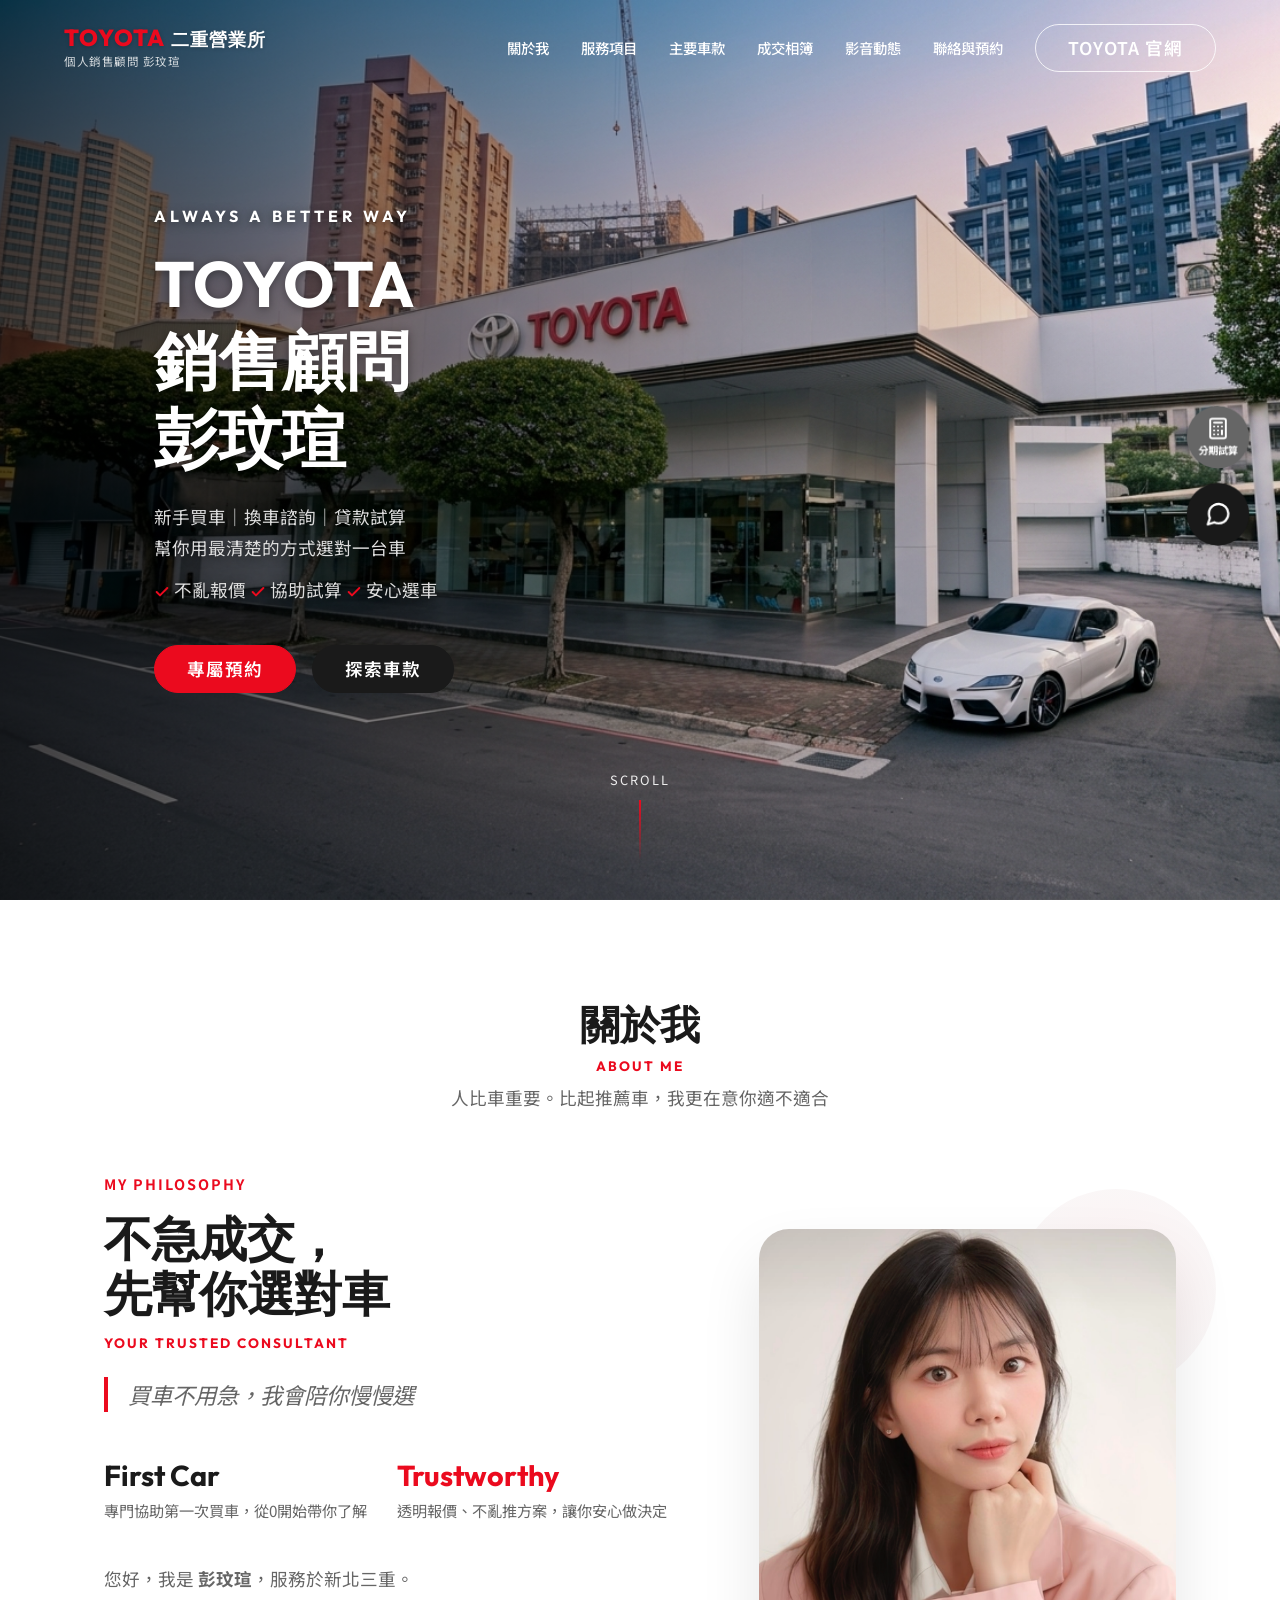
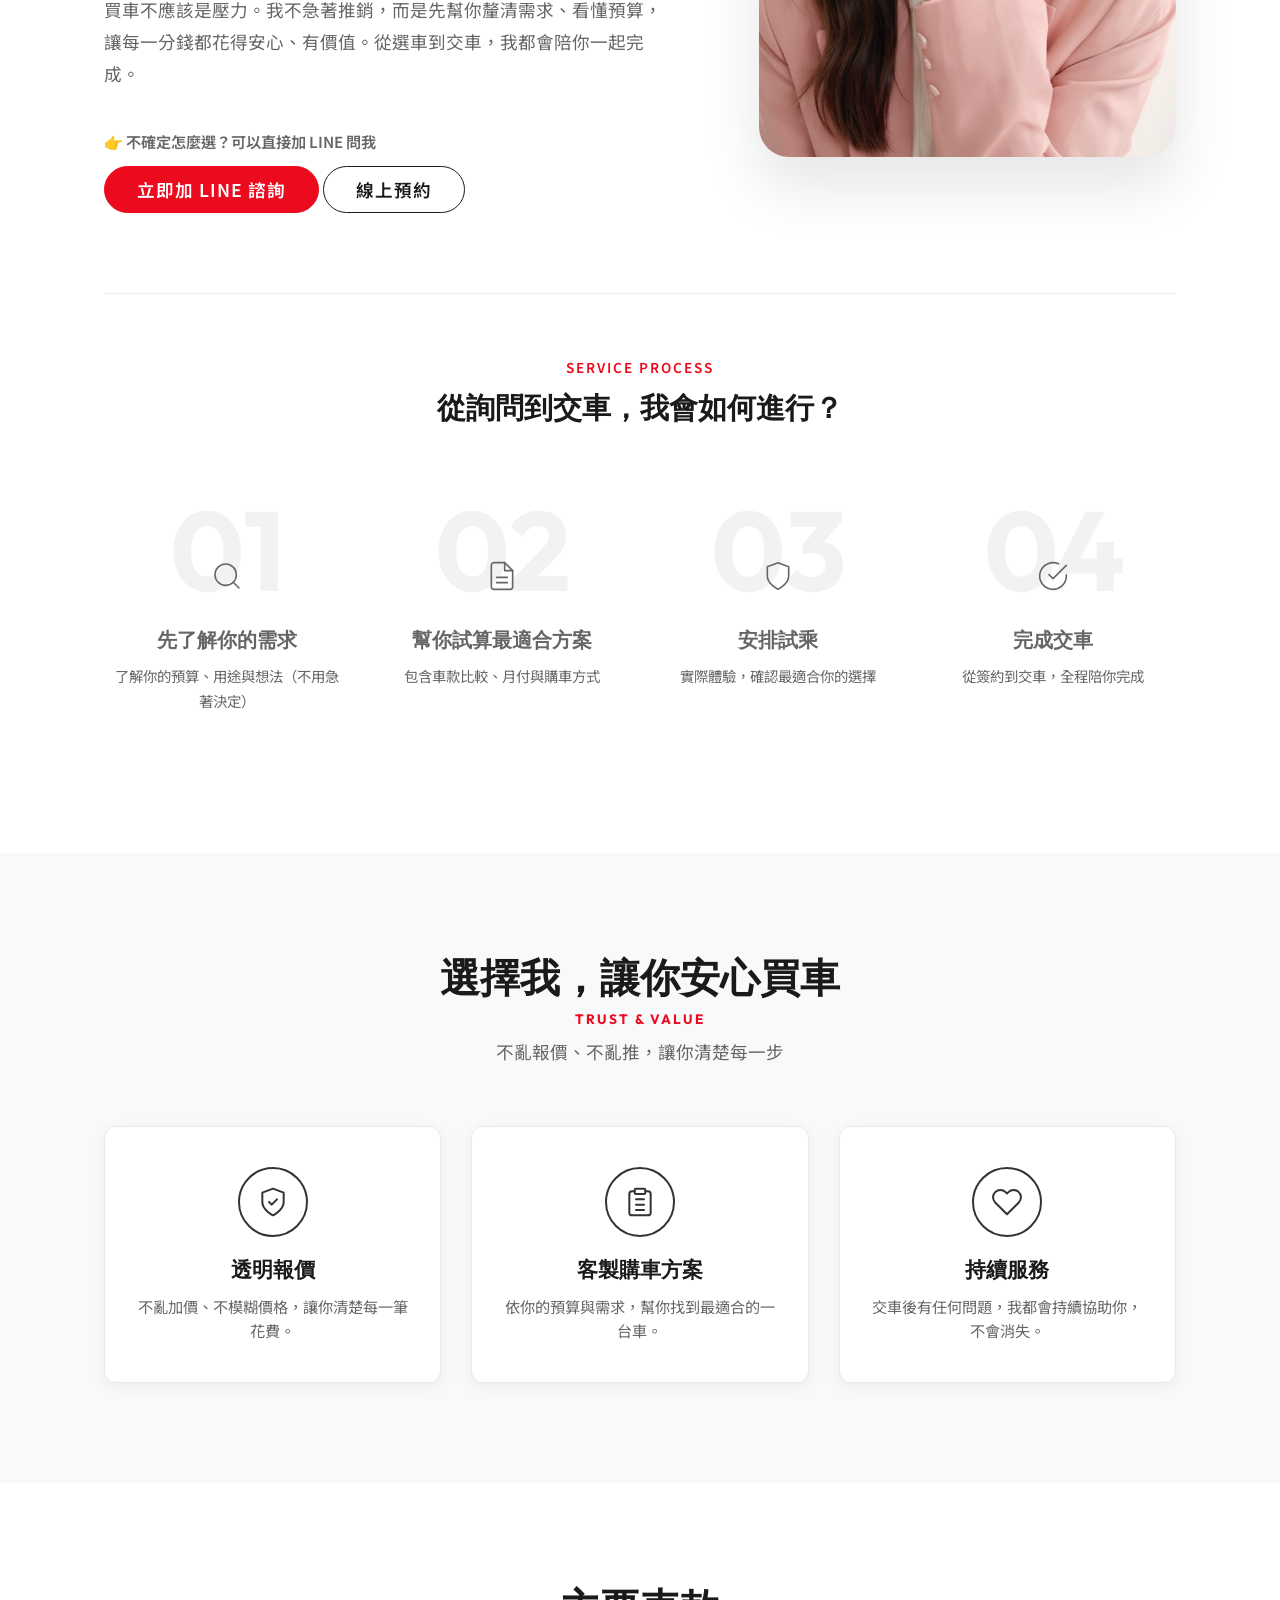
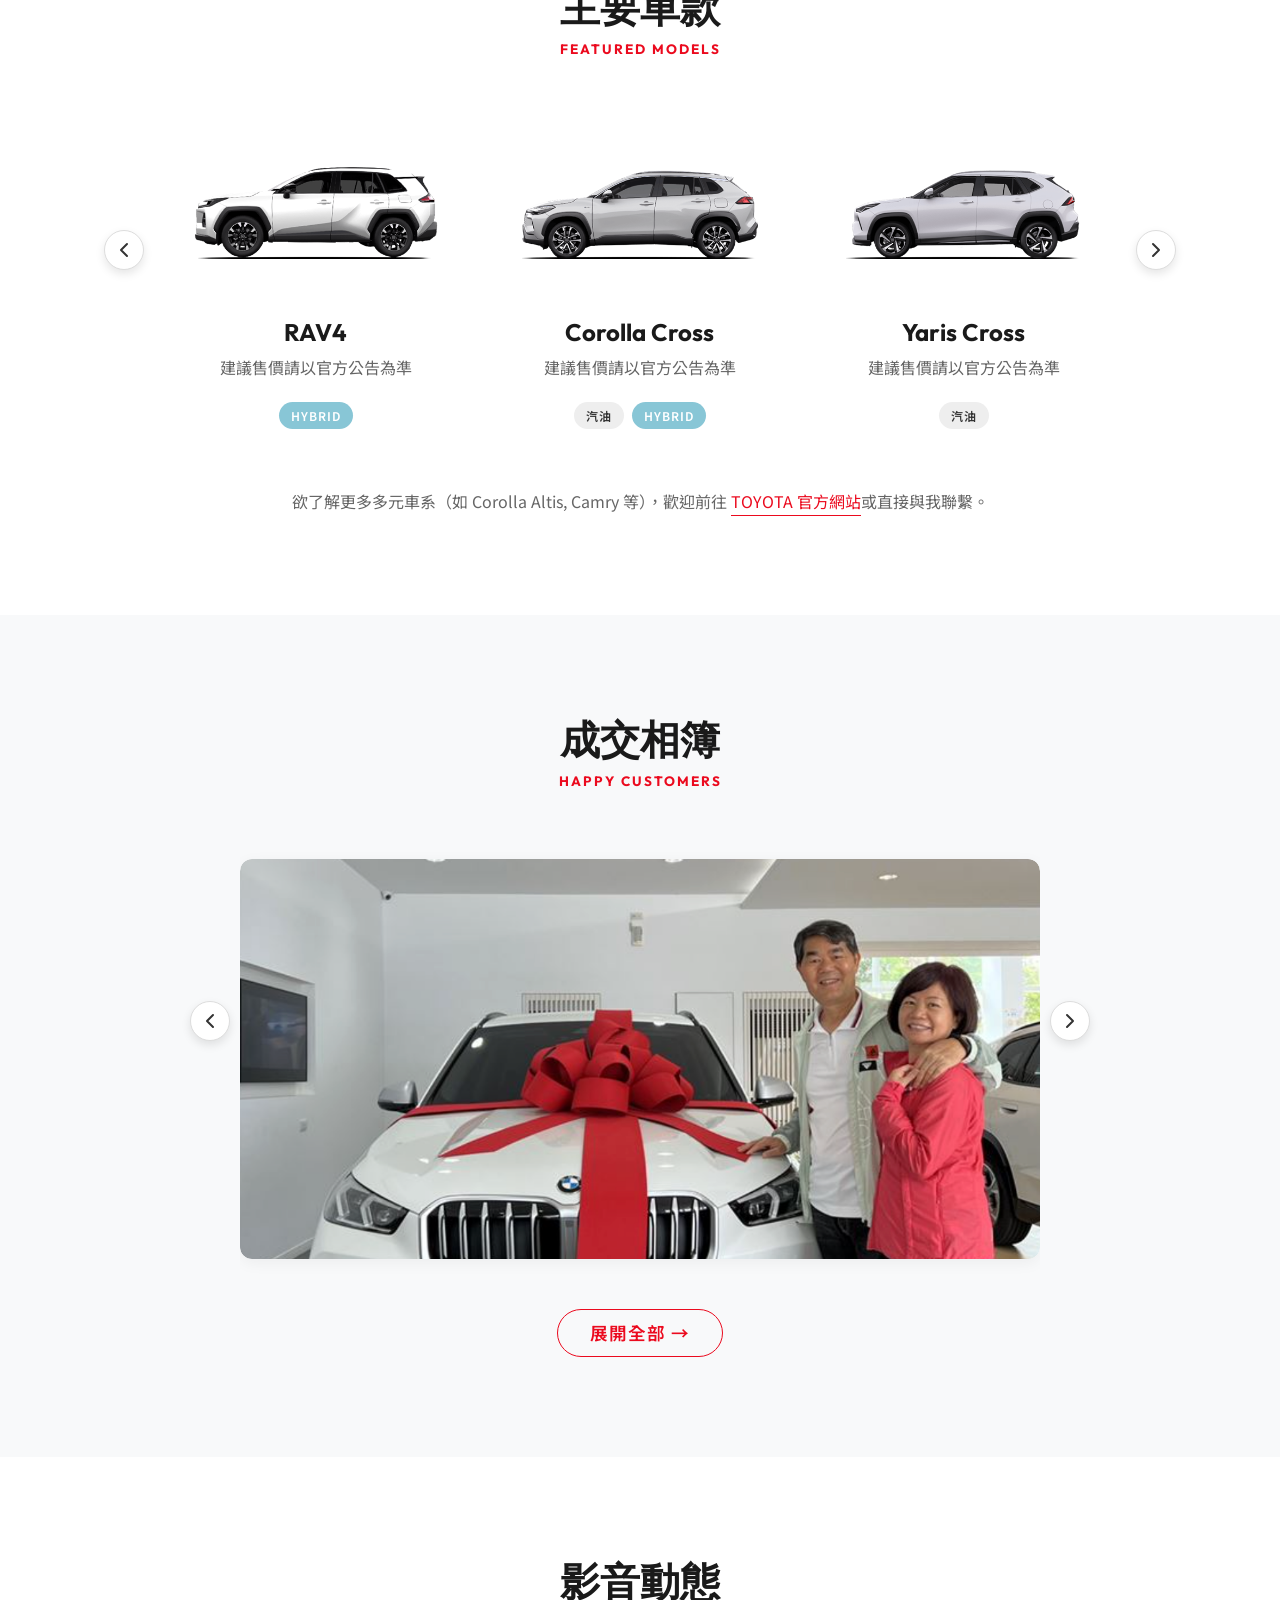
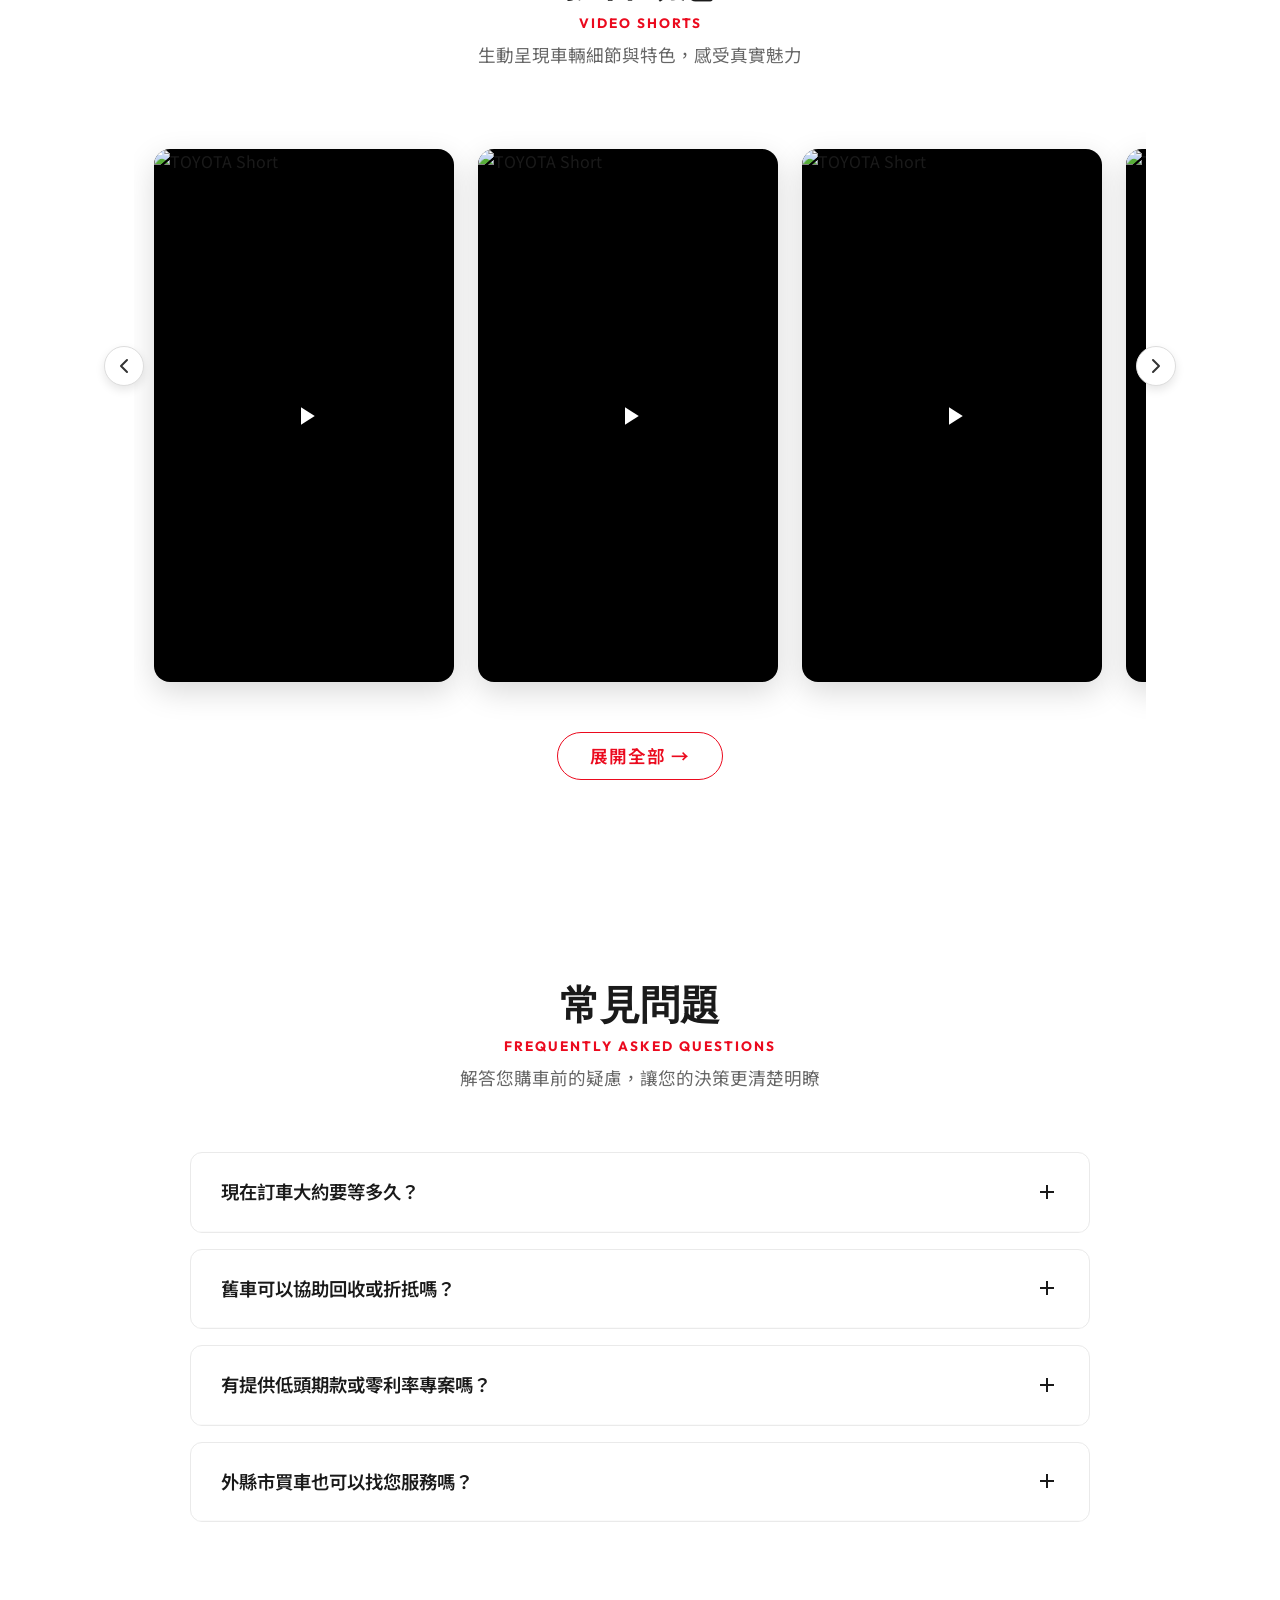
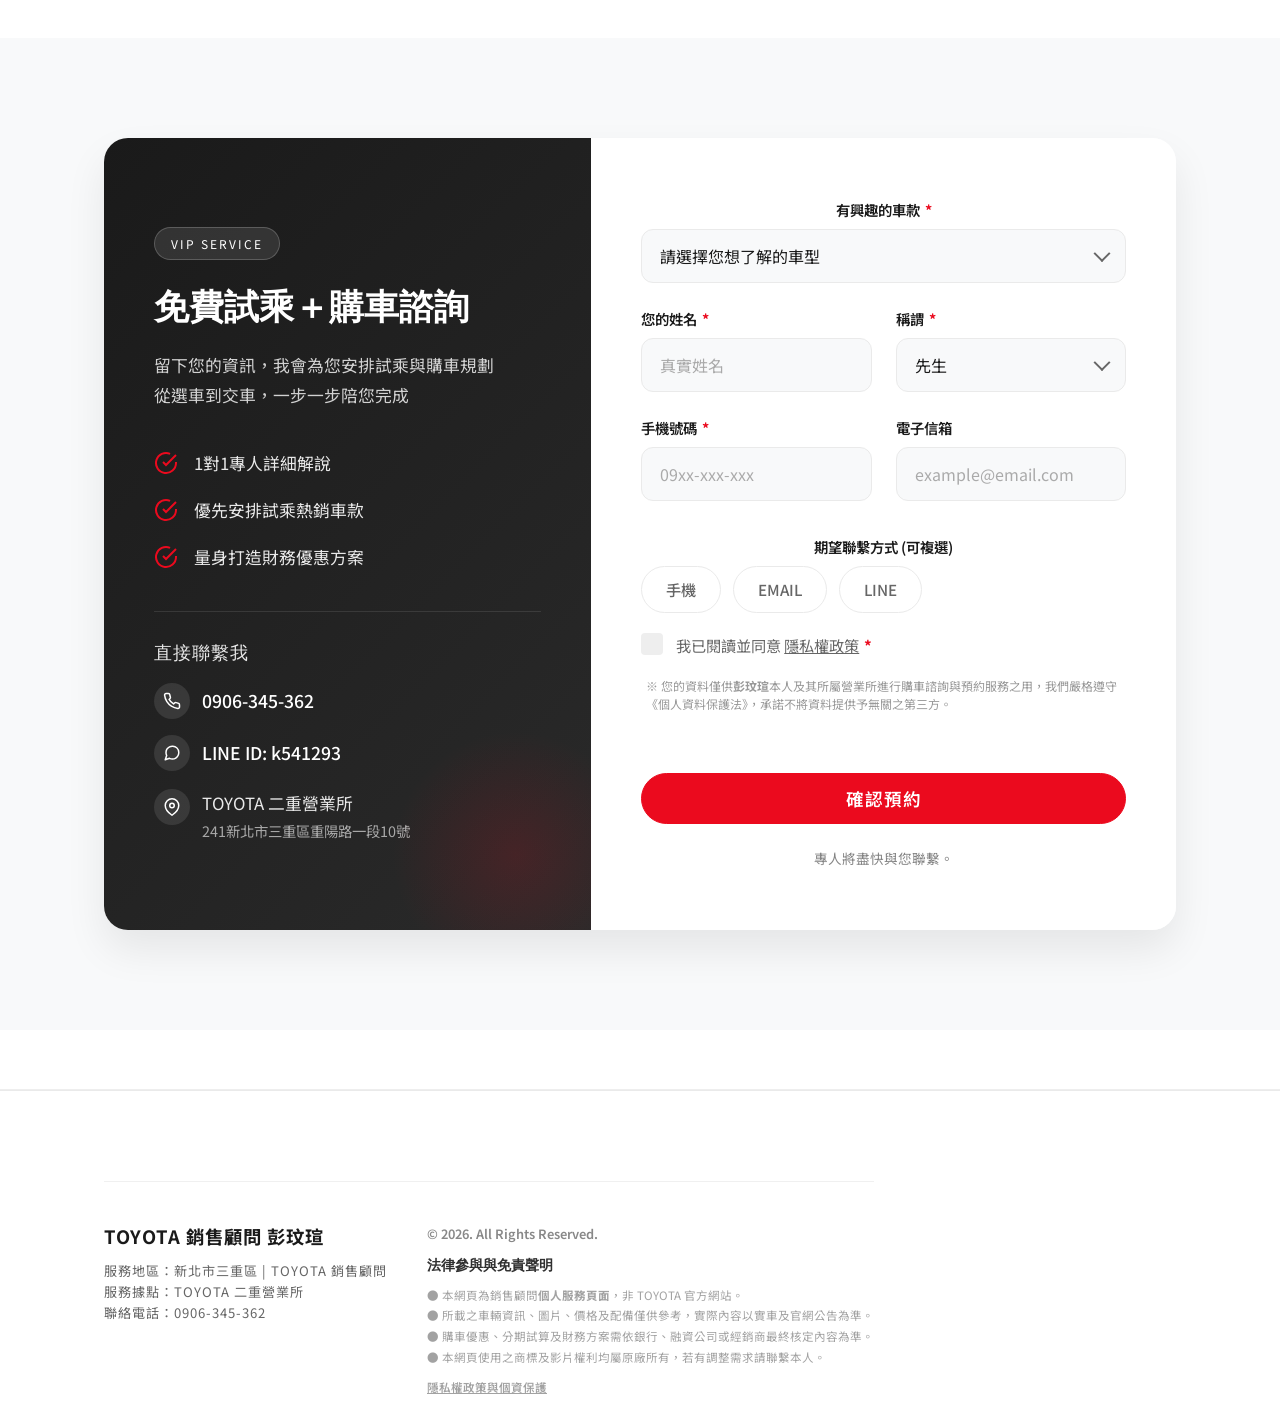
==== commit d795bfad: "修改" ====
--- a/index.html
+++ b/index.html
@@ -76,12 +76,12 @@
             <div class="personality-grid reveal fade-up" style="margin-bottom: 80px;">
                 <div class="personality-content">
                     <span class="personality-badge">MY PHILOSOPHY</span>
-                    <h4 class="personality-title">不急成交，先幫你選對車</h4>
-                    <p class="personality-motto">「買車是一次重大的決策，我將全程陪伴。」</p>
+                    <h4 class="personality-title">不急成交，<br>先幫你選對車 <span class="personality-eng-subtitle">YOUR TRUSTED CONSULTANT</span></h4>
+                    <p class="personality-motto">買車不用急，我會陪你慢慢選</p>
                     <div class="personality-specs">
                         <div class="p-spec-item">
                             <span class="p-spec-num">First Car</span>
-                            <span class="p-spec-label">專業服務第一次買車族</span>
+                            <span class="p-spec-label">專門協助第一次買車，從0開始帶你了解</span>
                         </div>
                         <div class="p-spec-item primary-highlight">
                             <span class="p-spec-num">Trustworthy</span>
@@ -112,7 +112,7 @@
             <!-- Part 2: Simplified Workflow (Moving it here or just keeping a high-level mention?) -->
             <div class="workflow-header-simple reveal fade-up" style="text-align: center; margin-bottom: 40px; border-top: 1px solid #eee; padding-top: 60px;">
                 <span style="font-size: 0.85rem; letter-spacing: 2px; color: var(--accent); font-weight: 600;">SERVICE PROCESS</span>
-                <h4 style="font-size: 1.8rem; margin-top: 10px; color: var(--primary);">落實流程，把關每個細節</h4>
+                <h4 style="font-size: 1.8rem; margin-top: 10px; color: var(--primary);">從詢問到交車，我會如何進行？</h4>
             </div>
             
             <div class="workflow-creative reveal fade-up">
@@ -122,8 +122,8 @@
                     <div class="creative-icon">
                         <svg viewBox="0 0 24 24" fill="none" stroke="currentColor" stroke-width="1.2" stroke-linecap="round" stroke-linejoin="round"><circle cx="11" cy="11" r="8"></circle><line x1="21" y1="21" x2="16.65" y2="16.65"></line></svg>
                     </div>
-                    <h4 class="creative-title">諮詢與預約</h4>
-                    <p class="creative-desc">傾聽您的用車生活，量身安排體驗。</p>
+                    <h4 class="creative-title">先了解你的需求</h4>
+                    <p class="creative-desc">了解你的預算、用途與想法（不用急著決定）</p>
                 </div>
 
                 <!-- Step 2 -->
@@ -132,8 +132,8 @@
                     <div class="creative-icon">
                         <svg viewBox="0 0 24 24" fill="none" stroke="currentColor" stroke-width="1.2" stroke-linecap="round" stroke-linejoin="round"><path d="M14 2H6a2 2 0 0 0-2 2v16a2 2 0 0 0 2 2h12a2 2 0 0 0 2-2V8z"></path><polyline points="14 2 14 8 20 8"></polyline><line x1="16" y1="13" x2="8" y2="13"></line><line x1="16" y1="17" x2="8" y2="17"></line></svg>
                     </div>
-                    <h4 class="creative-title">專業規劃與簽約</h4>
-                    <p class="creative-desc">透徹解說各項財務方案與權益。</p>
+                    <h4 class="creative-title">幫你試算最適合方案</h4>
+                    <p class="creative-desc">包含車款比較、月付與購車方式</p>
                 </div>
 
                 <!-- Step 3 -->
@@ -142,8 +142,8 @@
                     <div class="creative-icon">
                         <svg viewBox="0 0 24 24" fill="none" stroke="currentColor" stroke-width="1.2" stroke-linecap="round" stroke-linejoin="round"><path d="M12 22s8-4 8-10V5l-8-3-8 3v7c0 6 8 10 8 10z"></path></svg>
                     </div>
-                    <h4 class="creative-title">品質整備與美容</h4>
-                    <p class="creative-desc">從點檢到專業美容，我將親自監督。</p>
+                    <h4 class="creative-title">安排試乘</h4>
+                    <p class="creative-desc">實際體驗，確認最適合你的選擇</p>
                 </div>
 
                 <!-- Step 4 -->
@@ -152,8 +152,8 @@
                     <div class="creative-icon">
                         <svg viewBox="0 0 24 24" fill="none" stroke="currentColor" stroke-width="1.2" stroke-linecap="round" stroke-linejoin="round"><path d="M22 11.08V12a10 10 0 1 1-5.93-9.14"></path><polyline points="22 4 12 14.01 9 11.01"></polyline></svg>
                     </div>
-                    <h4 class="creative-title">尊榮交車啟航</h4>
-                    <p class="creative-desc">專屬儀式感交車，開啟長期服務。</p>
+                    <h4 class="creative-title">完成交車</h4>
+                    <p class="creative-desc">從簽約到交車，全程陪你完成</p>
                 </div>
             </div>
         </div>
@@ -163,40 +163,30 @@
     <section class="services section bg-grey" id="services">
         <div class="container">
             <div class="section-header reveal fade-up">
-                <h3 class="section-title">核心服務 <span>Premium Services</span></h3>
-                <p class="section-subtitle">為您打造專屬、無微不至的購車旅程</p>
+                <h3 class="section-title">選擇我，讓你安心買車 <span>TRUST & VALUE</span></h3>
+                <p class="section-subtitle">不亂報價、不亂推，讓你清楚每一步</p>
             </div>
             
             <div class="services-grid">
+                <!-- 透明報價 -->
                 <div class="service-card reveal fade-up" style="transition-delay: 0.1s;">
-                    <div class="service-icon"><svg viewBox="0 0 24 24" fill="none" stroke="currentColor" stroke-width="1.5" stroke-linecap="round" stroke-linejoin="round"><path d="M14 16H9m10 0h3v-3.15a1 1 0 0 0-.84-.99L16 11l-2.7-3.6a2 2 0 0 0-1.6-.8H5a2 2 0 0 0-2 2v7.2a1 1 0 0 0 1 1h1m14 0a2 2 0 1 1-4 0 2 2 0 0 1 4 0zm-10 0a2 2 0 1 1-4 0 2 2 0 0 1 4 0z"/></svg></div>
-                    <h4 class="service-title">賞車體驗</h4>
-                    <p class="service-desc">專人詳細解說，引領您深入了解 TOYOTA 車系的極致工藝與創新科技。</p>
-                </div>
+                    <div class="service-icon"><svg viewBox="0 0 24 24" fill="none" stroke="currentColor" stroke-width="1.5" stroke-linecap="round" stroke-linejoin="round"><path d="M12 22s8-4 8-10V5l-8-3-8 3v7c0 6 8 10 8 10z"></path><path d="M9 12l2 2 4-4"></path></svg></div>
+                    <h4 class="service-title">透明報價</h4>
+                    <p class="service-desc">不亂加價、不模糊價格，讓你清楚每一筆花費。</p>
+                </div>
+
+                <!-- 客製購車方案 -->
                 <div class="service-card reveal fade-up" style="transition-delay: 0.2s;">
-                    <div class="service-icon"><svg viewBox="0 0 24 24" fill="none" stroke="currentColor" stroke-width="1.5" stroke-linecap="round" stroke-linejoin="round"><circle cx="7.5" cy="15.5" r="5.5"/><path d="m21 2-9.6 9.6"/><path d="m15.5 7.5 3 3L22 7l-3-3"/></svg></div>
-                    <h4 class="service-title">尊榮試乘</h4>
-                    <p class="service-desc">安排專屬試駕路線，親自感受 TOYOTA 傲人的操控性能與靜謐舒適。</p>
-                </div>
+                    <div class="service-icon"><svg viewBox="0 0 24 24" fill="none" stroke="currentColor" stroke-width="1.5" stroke-linecap="round" stroke-linejoin="round"><path d="M16 4h2a2 2 0 0 1 2 2v14a2 2 0 0 1-2 2H6a2 2 0 0 1-2-2V6a2 2 0 0 1 2-2h2"></path><rect x="8" y="2" width="8" height="4" rx="1" ry="1"></rect><line x1="9" y1="18" x2="15" y2="18"></line><line x1="9" y1="14" x2="15" y2="14"></line><line x1="9" y1="10" x2="15" y2="10"></line></svg></div>
+                    <h4 class="service-title">客製購車方案</h4>
+                    <p class="service-desc">依你的預算與需求，幫你找到最適合的一台車。</p>
+                </div>
+
+                <!-- 持續服務 -->
                 <div class="service-card reveal fade-up" style="transition-delay: 0.3s;">
-                    <div class="service-icon"><svg viewBox="0 0 24 24" fill="none" stroke="currentColor" stroke-width="1.5" stroke-linecap="round" stroke-linejoin="round"><path d="M16 4h2a2 2 0 0 1 2 2v14a2 2 0 0 1-2 2H6a2 2 0 0 1-2-2V6a2 2 0 0 1 2-2h2"></path><rect x="8" y="2" width="8" height="4" rx="1" ry="1"></rect><line x1="9" y1="14" x2="15" y2="14"></line><line x1="9" y1="10" x2="15" y2="10"></line></svg></div>
-                    <h4 class="service-title">購車規劃</h4>
-                    <p class="service-desc">依據您的預算與需求，量身定制最適切的購車與財務方案。</p>
-                </div>
-                <div class="service-card reveal fade-up" style="transition-delay: 0.4s;">
-                    <div class="service-icon"><svg viewBox="0 0 24 24" fill="none" stroke="currentColor" stroke-width="1.5" stroke-linecap="round" stroke-linejoin="round"><polyline points="20 12 20 22 4 22 4 12"></polyline><rect x="2" y="7" width="20" height="5"></rect><line x1="12" y1="22" x2="12" y2="7"></line><path d="M12 7H7.5a2.5 2.5 0 0 1 0-5C11 2 12 7 12 7z"></path><path d="M12 7h4.5a2.5 2.5 0 0 0 0-5C13 2 12 7 12 7z"></path></svg></div>
-                    <h4 class="service-title">交車服務</h4>
-                    <p class="service-desc">精心規劃交車儀式，詳盡說明車輛功能，讓您安心啟航全新旅程。</p>
-                </div>
-                <div class="service-card reveal fade-up" style="transition-delay: 0.5s;">
-                    <div class="service-icon"><svg viewBox="0 0 24 24" fill="none" stroke="currentColor" stroke-width="1.5" stroke-linecap="round" stroke-linejoin="round"><path d="M12 22s8-4 8-10V5l-8-3-8 3v7c0 6 8 10 8 10z"></path><path d="M9 12l2 2 4-4"></path></svg></div>
-                    <h4 class="service-title">汽車保險</h4>
-                    <p class="service-desc">提供最完善的車險規劃，量身對應您的用車習慣，給予您與愛車最堅實的防護。</p>
-                </div>
-                <div class="service-card reveal fade-up" style="transition-delay: 0.6s;">
-                    <div class="service-icon"><svg viewBox="0 0 24 24" fill="none" stroke="currentColor" stroke-width="1.5" stroke-linecap="round" stroke-linejoin="round"><path d="M14.7 6.3a1 1 0 0 0 0 1.4l1.6 1.6a1 1 0 0 0 1.4 0l3.77-3.77a6 6 0 0 1-7.94 7.94l-6.91 6.91a2.12 2.12 0 0 1-3-3l6.91-6.91a6 6 0 0 1 7.94-7.94l-3.76 3.76z"></path></svg></div>
-                    <h4 class="service-title">保養板金</h4>
-                    <p class="service-desc">從專業原廠保養到精緻板金烤漆，提供一條龍的後勤支援，為您的愛車維持完美狀態。</p>
+                    <div class="service-icon"><svg viewBox="0 0 24 24" fill="none" stroke="currentColor" stroke-width="1.5" stroke-linecap="round" stroke-linejoin="round"><path d="M20.84 4.61a5.5 5.5 0 0 0-7.78 0L12 5.67l-1.06-1.06a5.5 5.5 0 0 0-7.78 7.78l1.06 1.06L12 21.23l7.78-7.78 1.06-1.06a5.5 5.5 0 0 0 0-7.78z"></path></svg></div>
+                    <h4 class="service-title">持續服務</h4>
+                    <p class="service-desc">交車後有任何問題，我都會持續協助你，不會消失。</p>
                 </div>
             </div>
         </div>
--- a/style.css
+++ b/style.css
@@ -1641,7 +1641,7 @@
 /* === Services Mobile 2-Column Grid === */
 @media (max-width: 768px) {
     .services-grid {
-        grid-template-columns: repeat(2, 1fr) !important;
+        grid-template-columns: 1fr !important;
         gap: 12px;
     }
 
@@ -3269,6 +3269,40 @@
 @media (max-width: 992px) {
     .personality-title {
         font-size: 2.2rem !important;
-        text-align: center !important;
-    }
-}
+        text-align: left !important;
+        letter-spacing: -0.5px !important;
+        line-height: 1.3 !important;
+        width: 100% !important;
+        white-space: normal !important;
+    }
+
+    .personality-content {
+        text-align: left !important;
+    }
+
+    .personality-motto {
+        text-align: left !important;
+        margin-left: 0 !important;
+    }
+}
+
+/* English Subtitle Styling */
+.personality-eng-subtitle {
+    display: block;
+    color: var(--accent);
+    font-size: 0.85rem;
+    font-weight: 700;
+    letter-spacing: 2px;
+    margin-top: 15px;
+    text-transform: uppercase;
+}
+
+.section-title span {
+    color: var(--accent);
+    font-size: 0.85rem;
+    font-weight: 700;
+    letter-spacing: 2px;
+    text-transform: uppercase;
+    display: block;
+    margin-top: 10px;
+}
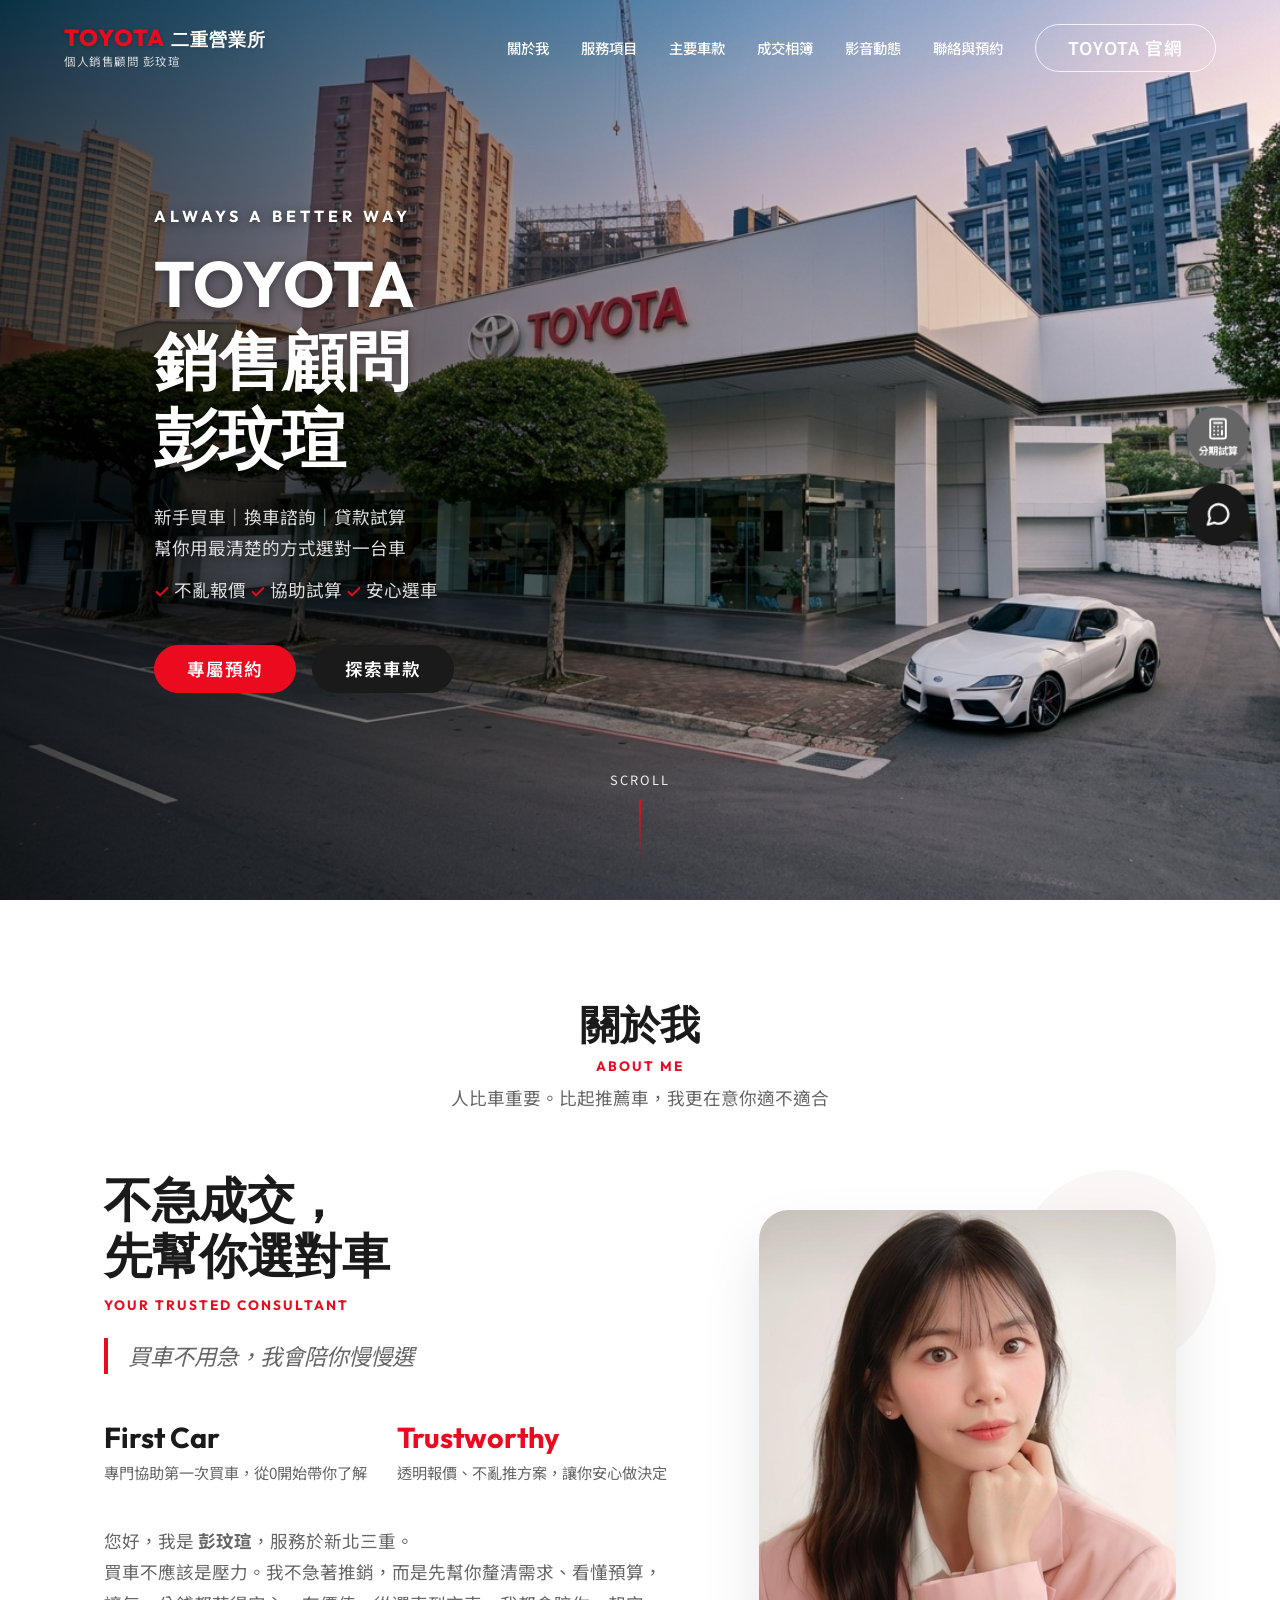
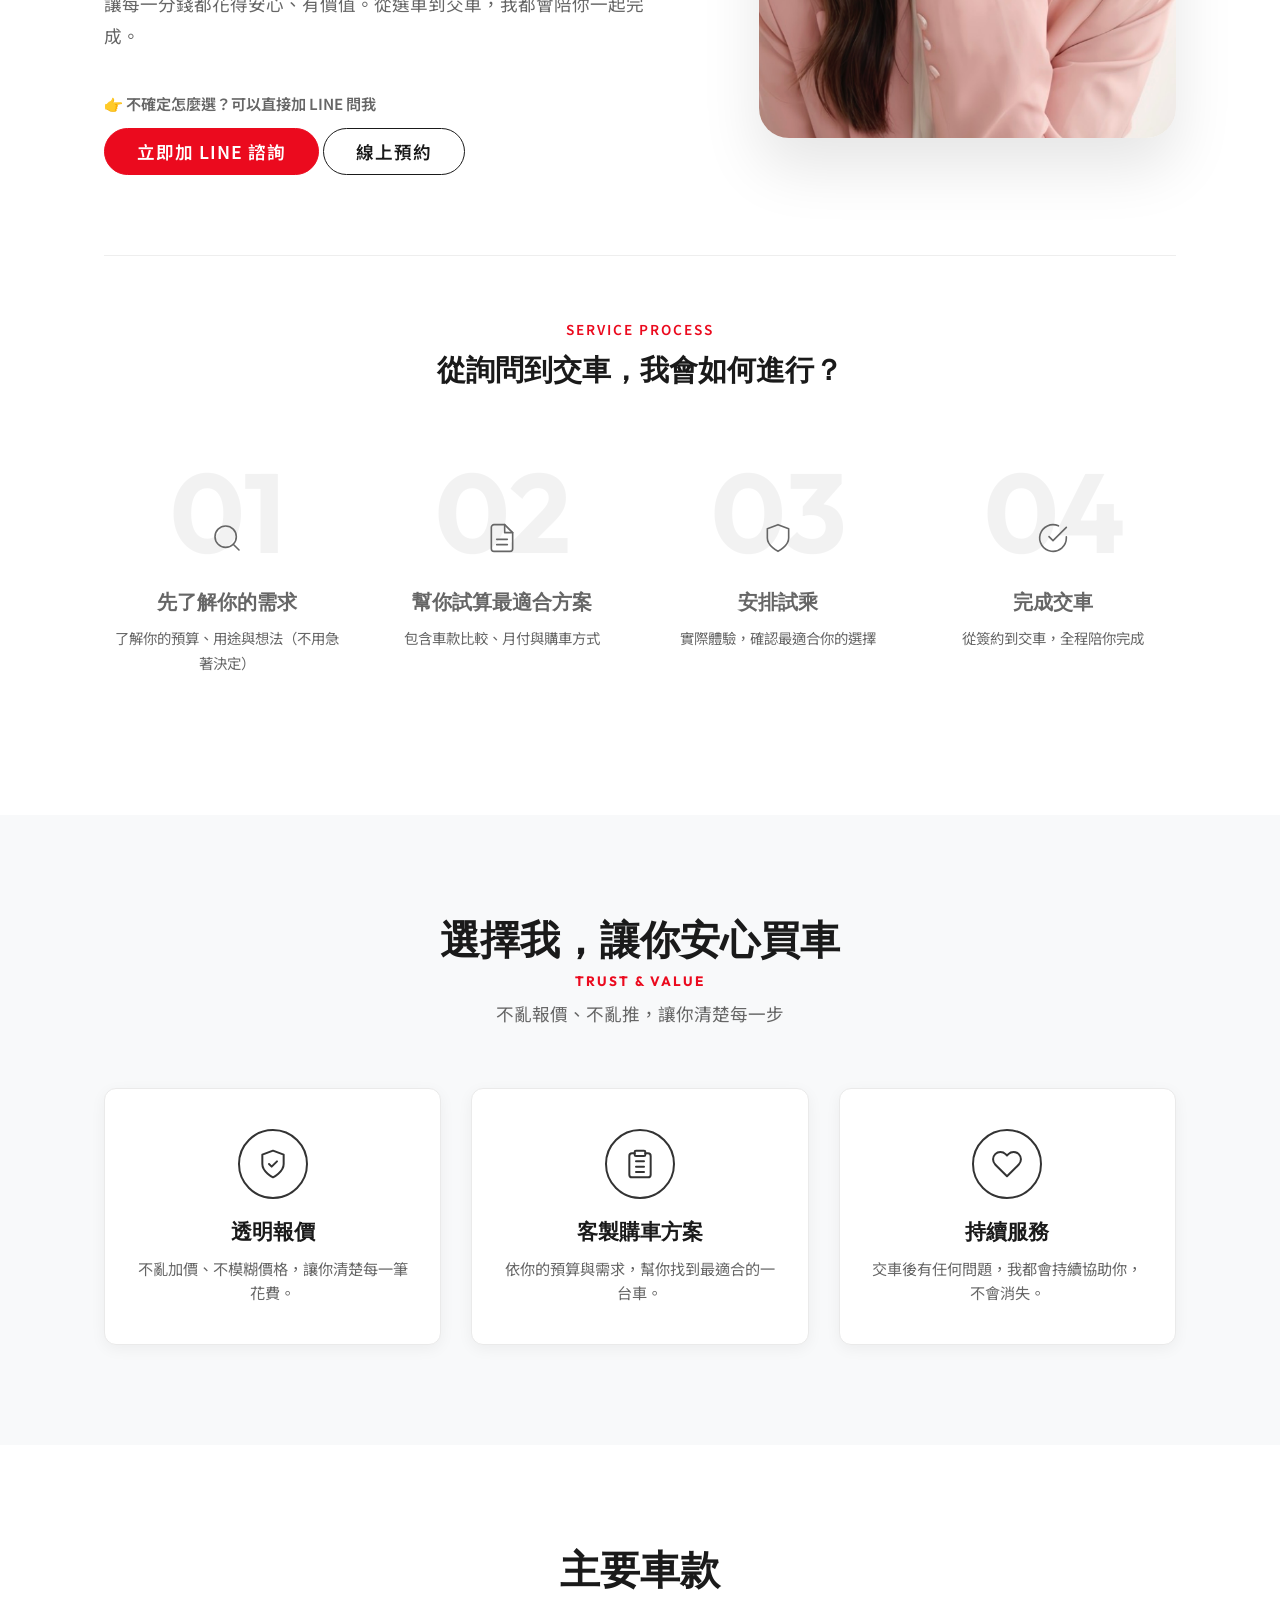
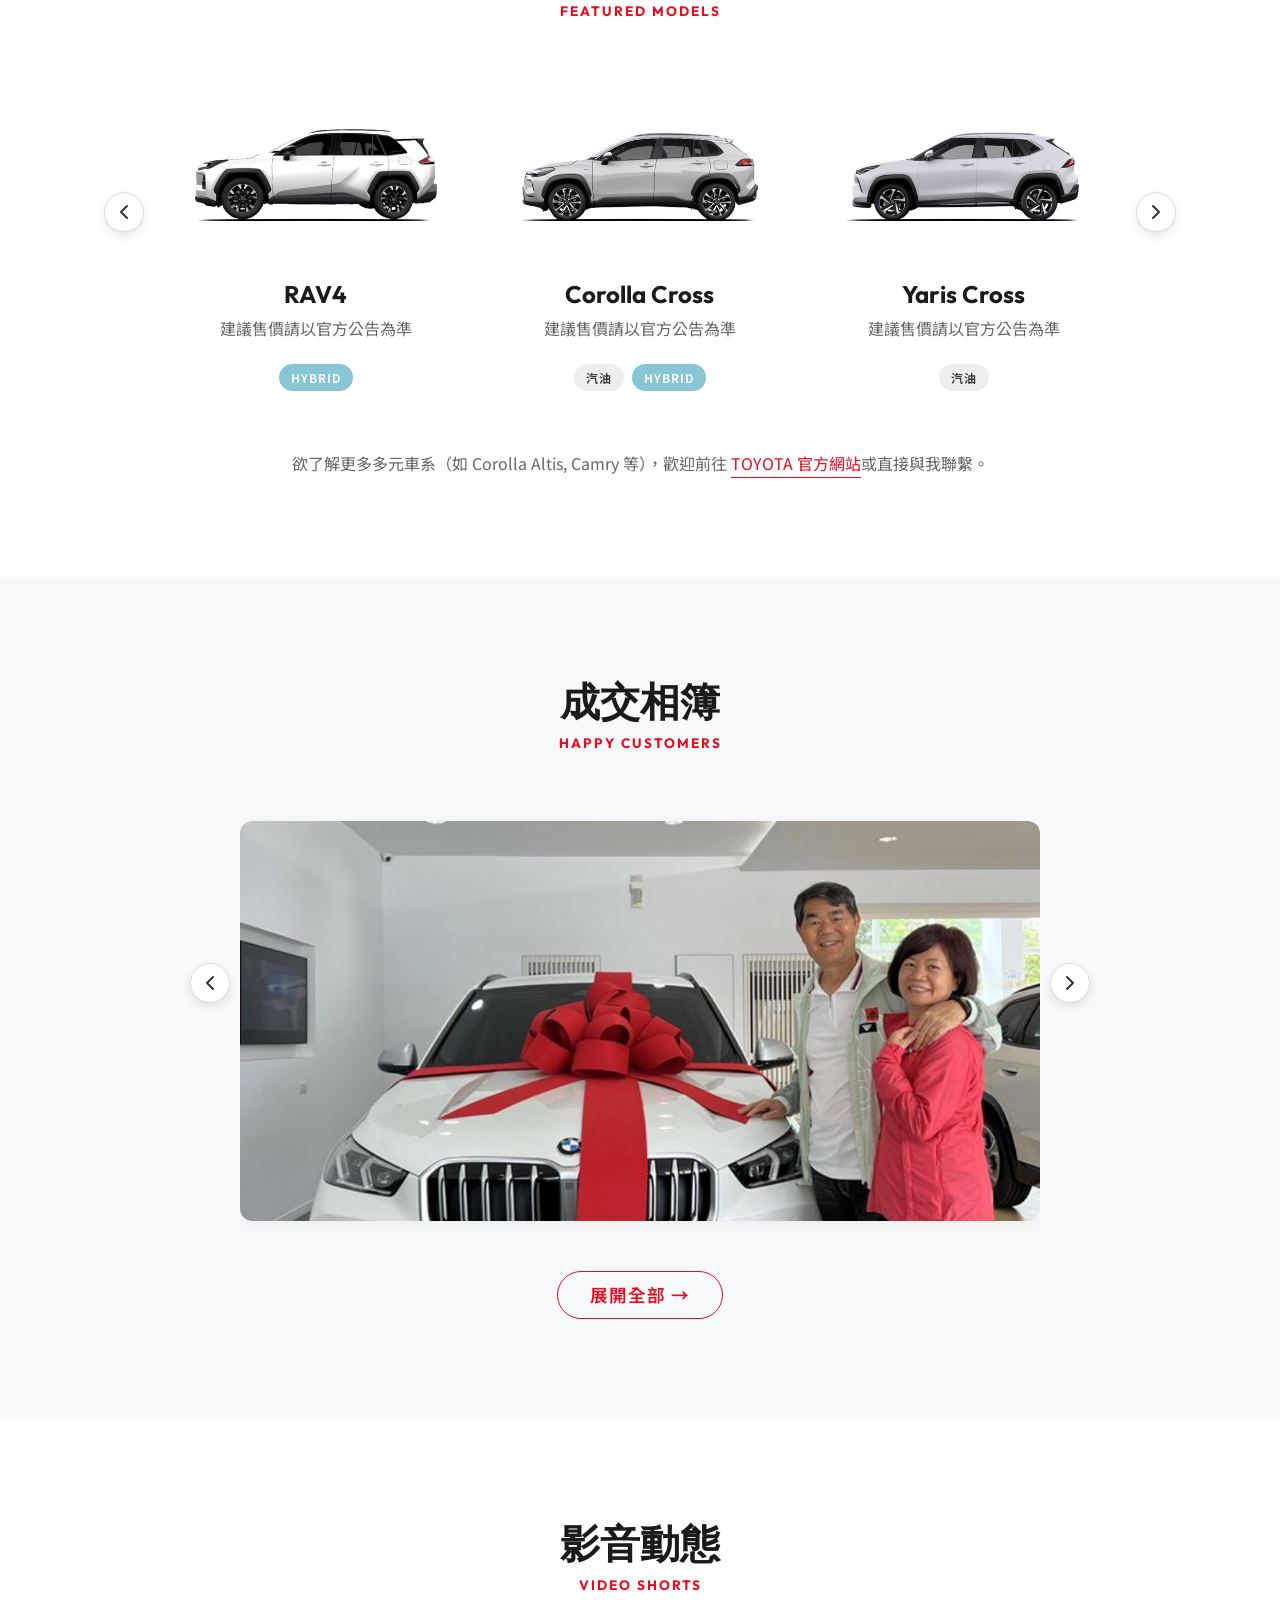
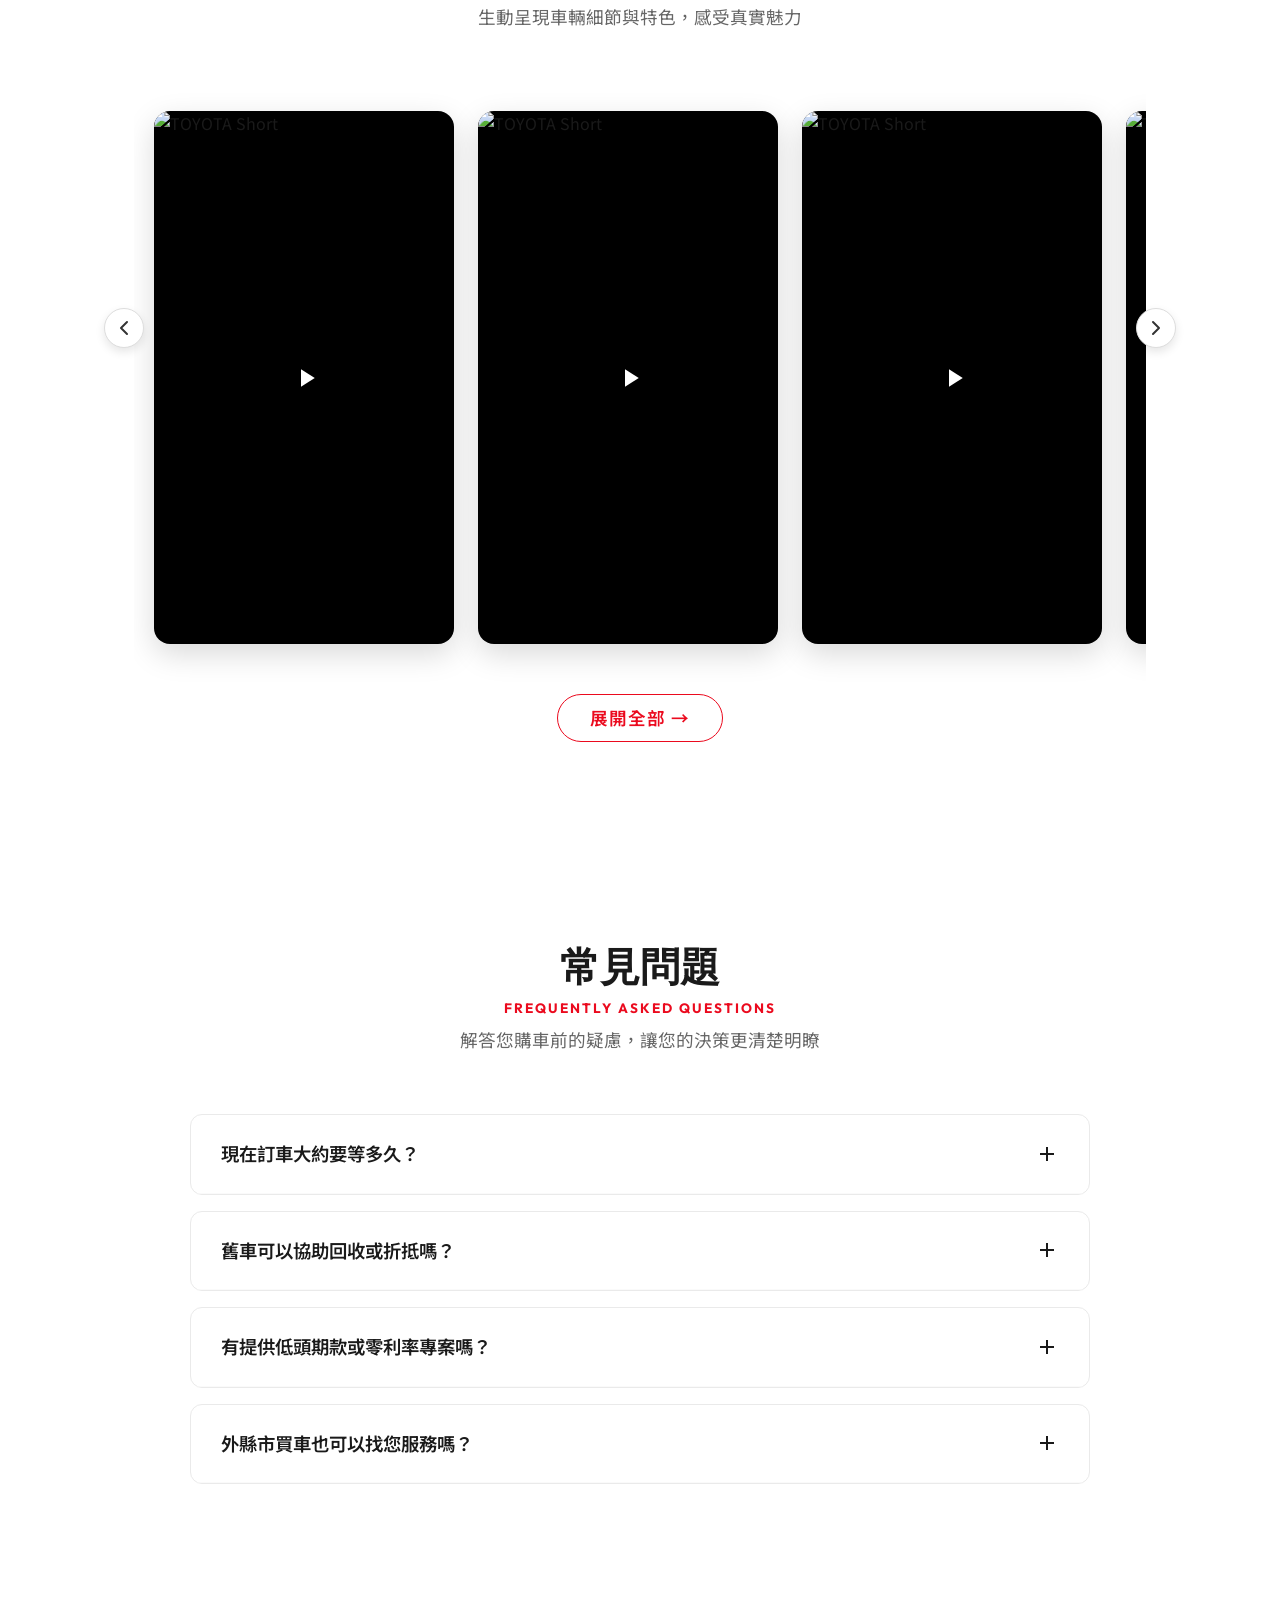
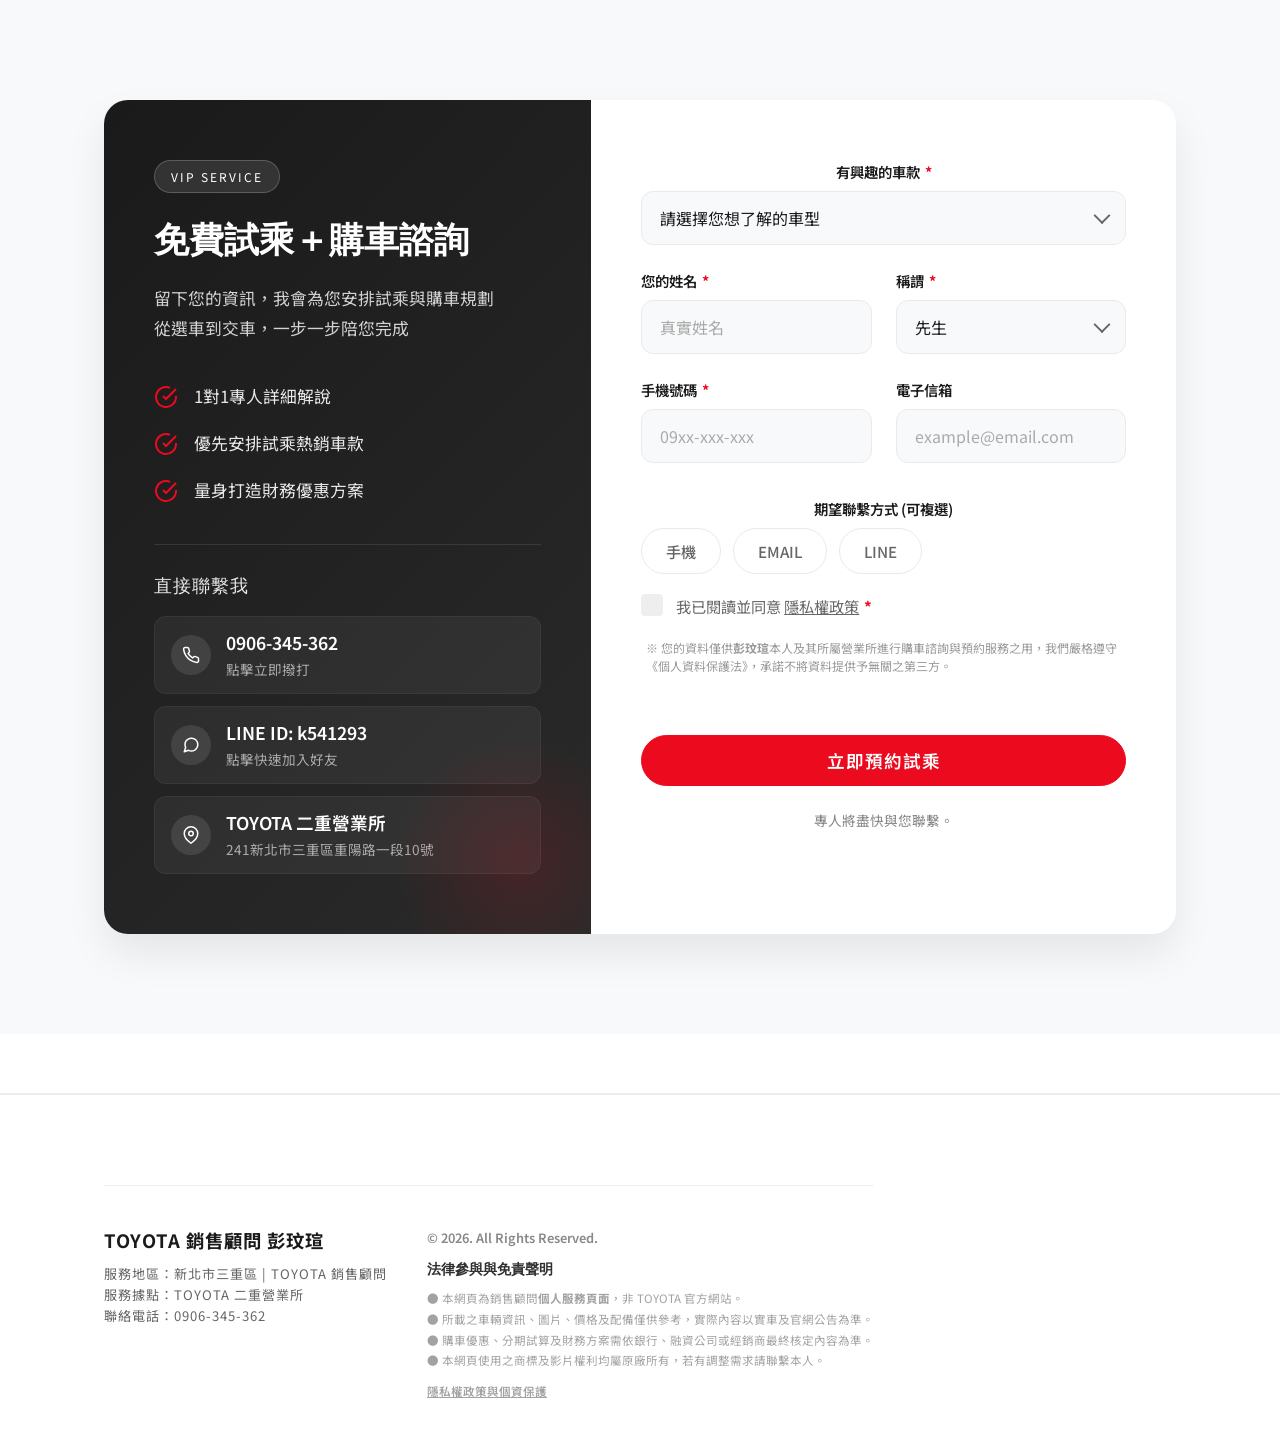
==== commit 33d169f1: "修改" ====
--- a/index.html
+++ b/index.html
@@ -75,7 +75,6 @@
             <!-- Part 1: Personality / Philosophy -->
             <div class="personality-grid reveal fade-up" style="margin-bottom: 80px;">
                 <div class="personality-content">
-                    <span class="personality-badge">MY PHILOSOPHY</span>
                     <h4 class="personality-title">不急成交，<br>先幫你選對車 <span class="personality-eng-subtitle">YOUR TRUSTED CONSULTANT</span></h4>
                     <p class="personality-motto">買車不用急，我會陪你慢慢選</p>
                     <div class="personality-specs">
@@ -436,20 +435,37 @@
                         
                         <div class="reservation-contact-info" style="margin-top: 40px; padding-top: 30px; border-top: 1px solid rgba(255,255,255,0.1);">
                             <h4 style="font-size: 1.1rem; margin-bottom: 20px; color: rgba(255,255,255,0.9); font-weight: 500; letter-spacing: 1px;">直接聯繫我</h4>
-                            <ul style="list-style: none; display: flex; flex-direction: column; gap: 16px;">
-                                <li style="display: flex; align-items: center; gap: 12px;">
-                                    <div style="width: 36px; height: 36px; border-radius: 50%; background: rgba(255,255,255,0.1); display: flex; align-items: center; justify-content: center; flex-shrink: 0;"><svg viewBox="0 0 24 24" width="18" height="18" fill="none" stroke="#fff" stroke-width="2" stroke-linecap="round" stroke-linejoin="round"><path d="M22 16.92v3a2 2 0 0 1-2.18 2 19.79 19.79 0 0 1-8.63-3.07 19.5 19.5 0 0 1-6-6 19.79 19.79 0 0 1-3.07-8.67A2 2 0 0 1 4.11 2h3a2 2 0 0 1 2 1.72 12.84 12.84 0 0 0 .7 2.81 2 2 0 0 1-.45 2.11L8.09 9.91a16 16 0 0 0 6 6l1.27-1.27a2 2 0 0 1 2.11-.45 12.84 12.84 0 0 0 2.81.7A2 2 0 0 1 22 16.92z"></path></svg></div>
-                                    <a href="tel:0906345362" style="color: #fff; font-size: 1.1rem; font-weight: 500;">0906-345-362</a>
-                                </li>
-                                <li style="display: flex; align-items: center; gap: 12px;">
-                                    <div style="width: 36px; height: 36px; border-radius: 50%; background: rgba(255,255,255,0.1); display: flex; align-items: center; justify-content: center; flex-shrink: 0;"><svg viewBox="0 0 24 24" width="18" height="18" fill="none" stroke="#fff" stroke-width="2" stroke-linecap="round" stroke-linejoin="round"><path d="M21 11.5a8.38 8.38 0 0 1-.9 3.8 8.5 8.5 0 0 1-7.6 4.7 8.38 8.38 0 0 1-3.8-.9L3 21l1.9-5.7a8.38 8.38 0 0 1-.9-3.8 8.5 8.5 0 0 1 4.7-7.6 8.38 8.38 0 0 1 3.8-.9h.5a8.48 8.48 0 0 1 8 8v.5z"></path></svg></div>
-                                    <a href="https://line.me/ti/p/~k541293" target="_blank" style="color: #fff; font-size: 1.1rem; font-weight: 500;">LINE ID: k541293</a>
-                                </li>
-                                <li style="display: flex; align-items: flex-start; gap: 12px;">
-                                    <div style="width: 36px; height: 36px; border-radius: 50%; background: rgba(255,255,255,0.1); display: flex; align-items: center; justify-content: center; flex-shrink: 0; margin-top: 2px;"><svg viewBox="0 0 24 24" width="18" height="18" fill="none" stroke="#fff" stroke-width="2" stroke-linecap="round" stroke-linejoin="round"><path d="M21 10c0 7-9 13-9 13s-9-6-9-13a9 9 0 0 1 18 0z"></path><circle cx="12" cy="10" r="3"></circle></svg></div>
-                                    <span style="color: rgba(255,255,255,0.9); font-size: 1.05rem; line-height: 1.5; padding-top: 4px;">TOYOTA 二重營業所 <br><span style="font-size: 0.9rem; color: rgba(255,255,255,0.6); display: block; margin-top: 4px;">241新北市三重區重陽路一段10號</span></span>
-                                </li>
-                            </ul>
+                            <div class="reservation-contact-list">
+                                <!-- Phone -->
+                                <a href="tel:0906345362" class="contact-link-item">
+                                    <div class="icon-box"><svg viewBox="0 0 24 24" width="18" height="18" fill="none" stroke="currentColor" stroke-width="2" stroke-linecap="round" stroke-linejoin="round"><path d="M22 16.92v3a2 2 0 0 1-2.18 2 19.79 19.79 0 0 1-8.63-3.07 19.5 19.5 0 0 1-6-6 19.79 19.79 0 0 1-3.07-8.67A2 2 0 0 1 4.11 2h3a2 2 0 0 1 2 1.72 12.84 12.84 0 0 0 .7 2.81 2 2 0 0 1-.45 2.11L8.09 9.91a16 16 0 0 0 6 6l1.27-1.27a2 2 0 0 1 2.11-.45 12.84 12.84 0 0 0 2.81.7A2 2 0 0 1 22 16.92z"></path></svg></div>
+                                    <div class="contact-text">
+                                        <span class="contact-label">0906-345-362</span>
+                                        <span class="contact-sub">點擊立即撥打</span>
+                                    </div>
+                                    <svg viewBox="0 0 24 24" width="18" height="18" class="arrow-icon" fill="none" stroke="currentColor" stroke-width="2"><path d="M9 18l6-6-6-6"></path></svg>
+                                </a>
+
+                                <!-- LINE -->
+                                <a href="https://line.me/ti/p/~k541293" target="_blank" class="contact-link-item">
+                                    <div class="icon-box"><svg viewBox="0 0 24 24" width="18" height="18" fill="none" stroke="currentColor" stroke-width="2" stroke-linecap="round" stroke-linejoin="round"><path d="M21 11.5a8.38 8.38 0 0 1-.9 3.8 8.5 8.5 0 0 1-7.6 4.7 8.38 8.38 0 0 1-3.8-.9L3 21l1.9-5.7a8.38 8.38 0 0 1-.9-3.8 8.5 8.5 0 0 1 4.7-7.6 8.38 8.38 0 0 1 3.8-.9h.5a8.48 8.48 0 0 1 8 8v.5z"></path></svg></div>
+                                    <div class="contact-text">
+                                        <span class="contact-label">LINE ID: k541293</span>
+                                        <span class="contact-sub">點擊快速加入好友</span>
+                                    </div>
+                                    <svg viewBox="0 0 24 24" width="18" height="18" class="arrow-icon" fill="none" stroke="currentColor" stroke-width="2"><path d="M9 18l6-6-6-6"></path></svg>
+                                </a>
+
+                                <!-- Google Maps -->
+                                <a href="https://www.google.com/maps/search/?api=1&query=TOYOTA+二重營業所" target="_blank" class="contact-link-item">
+                                    <div class="icon-box"><svg viewBox="0 0 24 24" width="18" height="18" fill="none" stroke="currentColor" stroke-width="2" stroke-linecap="round" stroke-linejoin="round"><path d="M21 10c0 7-9 13-9 13s-9-6-9-13a9 9 0 0 1 18 0z"></path><circle cx="12" cy="10" r="3"></circle></svg></div>
+                                    <div class="contact-text">
+                                        <span class="contact-label">TOYOTA 二重營業所</span>
+                                        <span class="contact-sub">241新北市三重區重陽路一段10號</span>
+                                    </div>
+                                    <svg viewBox="0 0 24 24" width="18" height="18" class="arrow-icon" fill="none" stroke="currentColor" stroke-width="2"><path d="M9 18l6-6-6-6"></path></svg>
+                                </a>
+                            </div>
                         </div>
                     </div>
                 </div>
@@ -531,7 +547,7 @@
                         <div class="form-disclaimer" style="font-size: 0.75rem; color: #999; margin-bottom: 20px; line-height: 1.5; padding: 0 5px;">
                             ※ 您的資料僅供<strong>彭玟瑄</strong>本人及其所屬營業所進行購車諮詢與預約服務之用，我們嚴格遵守《個人資料保護法》，承諾不將資料提供予無關之第三方。
                         </div>
-                        <button type="submit" class="btn-primary full-width submit-btn">確認預約</button>
+                        <button type="submit" class="btn-primary full-width submit-btn">立即預約試乘</button>
                         <p class="form-note">專人將盡快與您聯繫。</p>
                     </form>
                 </div>
--- a/style.css
+++ b/style.css
@@ -3306,3 +3306,76 @@
     display: block;
     margin-top: 10px;
 }
+
+/* Contact Link Items in Reservation Section */
+.reservation-contact-list {
+    list-style: none;
+    display: flex;
+    flex-direction: column;
+    gap: 12px;
+}
+
+.contact-link-item {
+    display: flex;
+    align-items: center;
+    gap: 15px;
+    padding: 12px 16px;
+    background: rgba(255, 255, 255, 0.05);
+    border-radius: 12px;
+    text-decoration: none;
+    transition: all 0.3s ease;
+    border: 1px solid rgba(255, 255, 255, 0.05);
+}
+
+.contact-link-item:hover {
+    background: rgba(255, 255, 255, 0.1);
+    border-color: rgba(255, 255, 255, 0.2);
+    transform: translateX(5px);
+}
+
+.contact-link-item .icon-box {
+    width: 40px;
+    height: 40px;
+    border-radius: 50%;
+    background: rgba(255, 255, 255, 0.1);
+    display: flex;
+    align-items: center;
+    justify-content: center;
+    flex-shrink: 0;
+    transition: all 0.3s ease;
+}
+
+.contact-link-item:hover .icon-box {
+    background: var(--accent);
+    color: #fff;
+}
+
+.contact-link-item .contact-text {
+    flex-grow: 1;
+}
+
+.contact-link-item .contact-label {
+    display: block;
+    color: #fff;
+    font-size: 1.1rem;
+    font-weight: 600;
+}
+
+.contact-link-item .contact-sub {
+    display: block;
+    font-size: 0.85rem;
+    color: rgba(255, 255, 255, 0.6);
+    margin-top: 2px;
+}
+
+.contact-link-item .arrow-icon {
+    opacity: 0;
+    transition: all 0.3s ease;
+    transform: translateX(-10px);
+}
+
+.contact-link-item:hover .arrow-icon {
+    opacity: 0.5;
+    transform: translateX(0);
+}
+
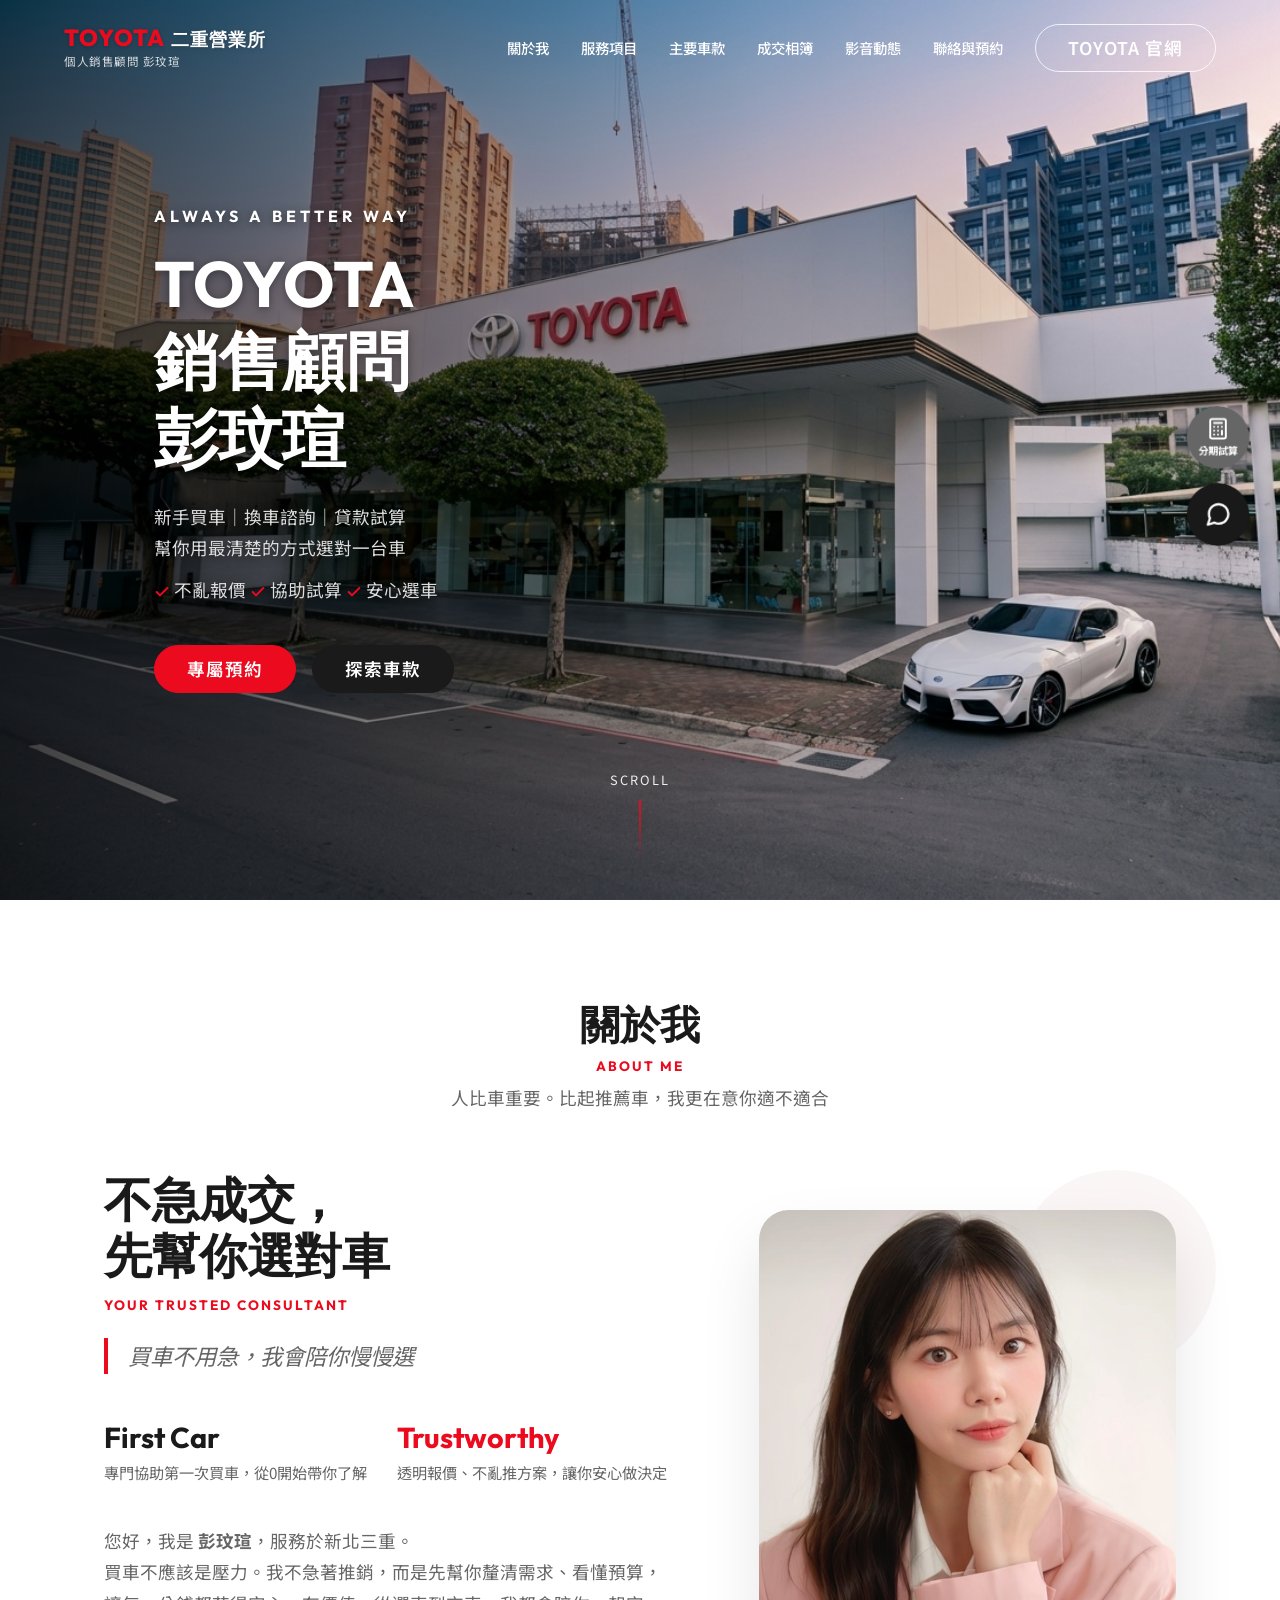
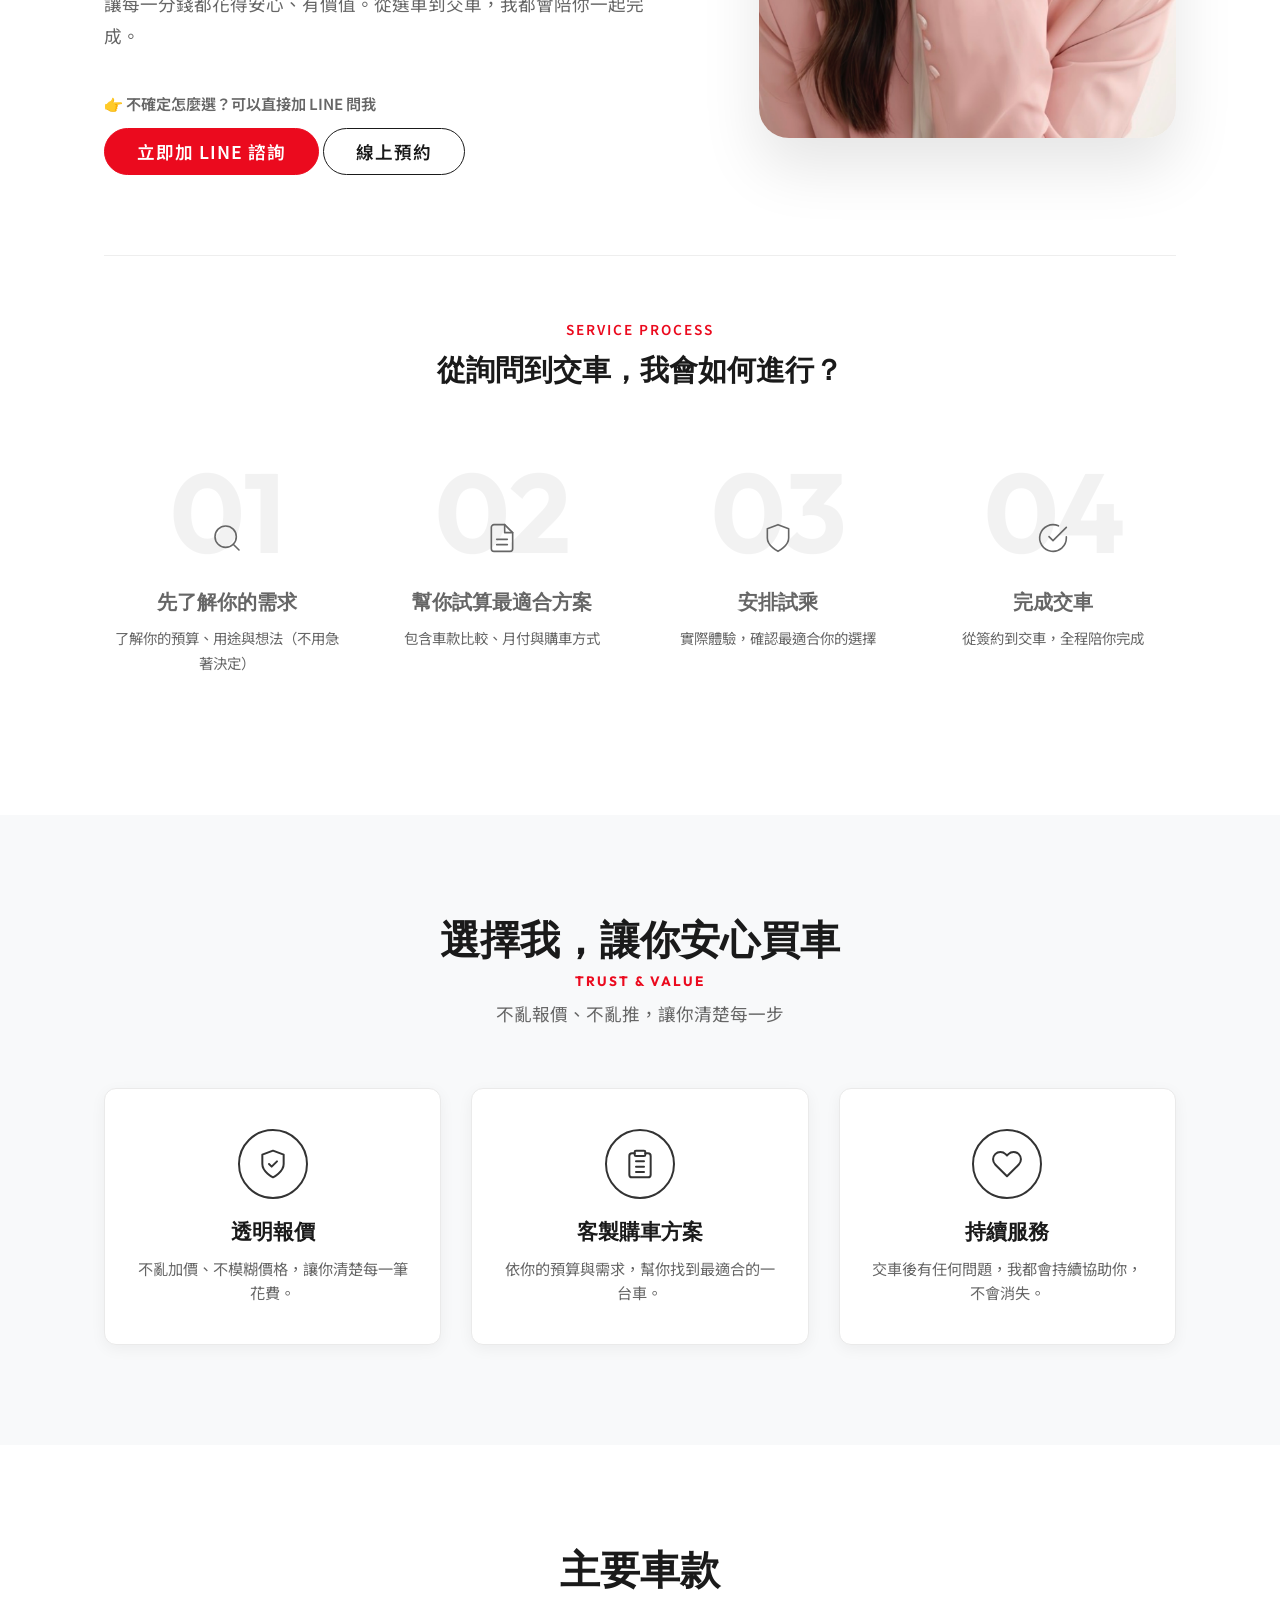
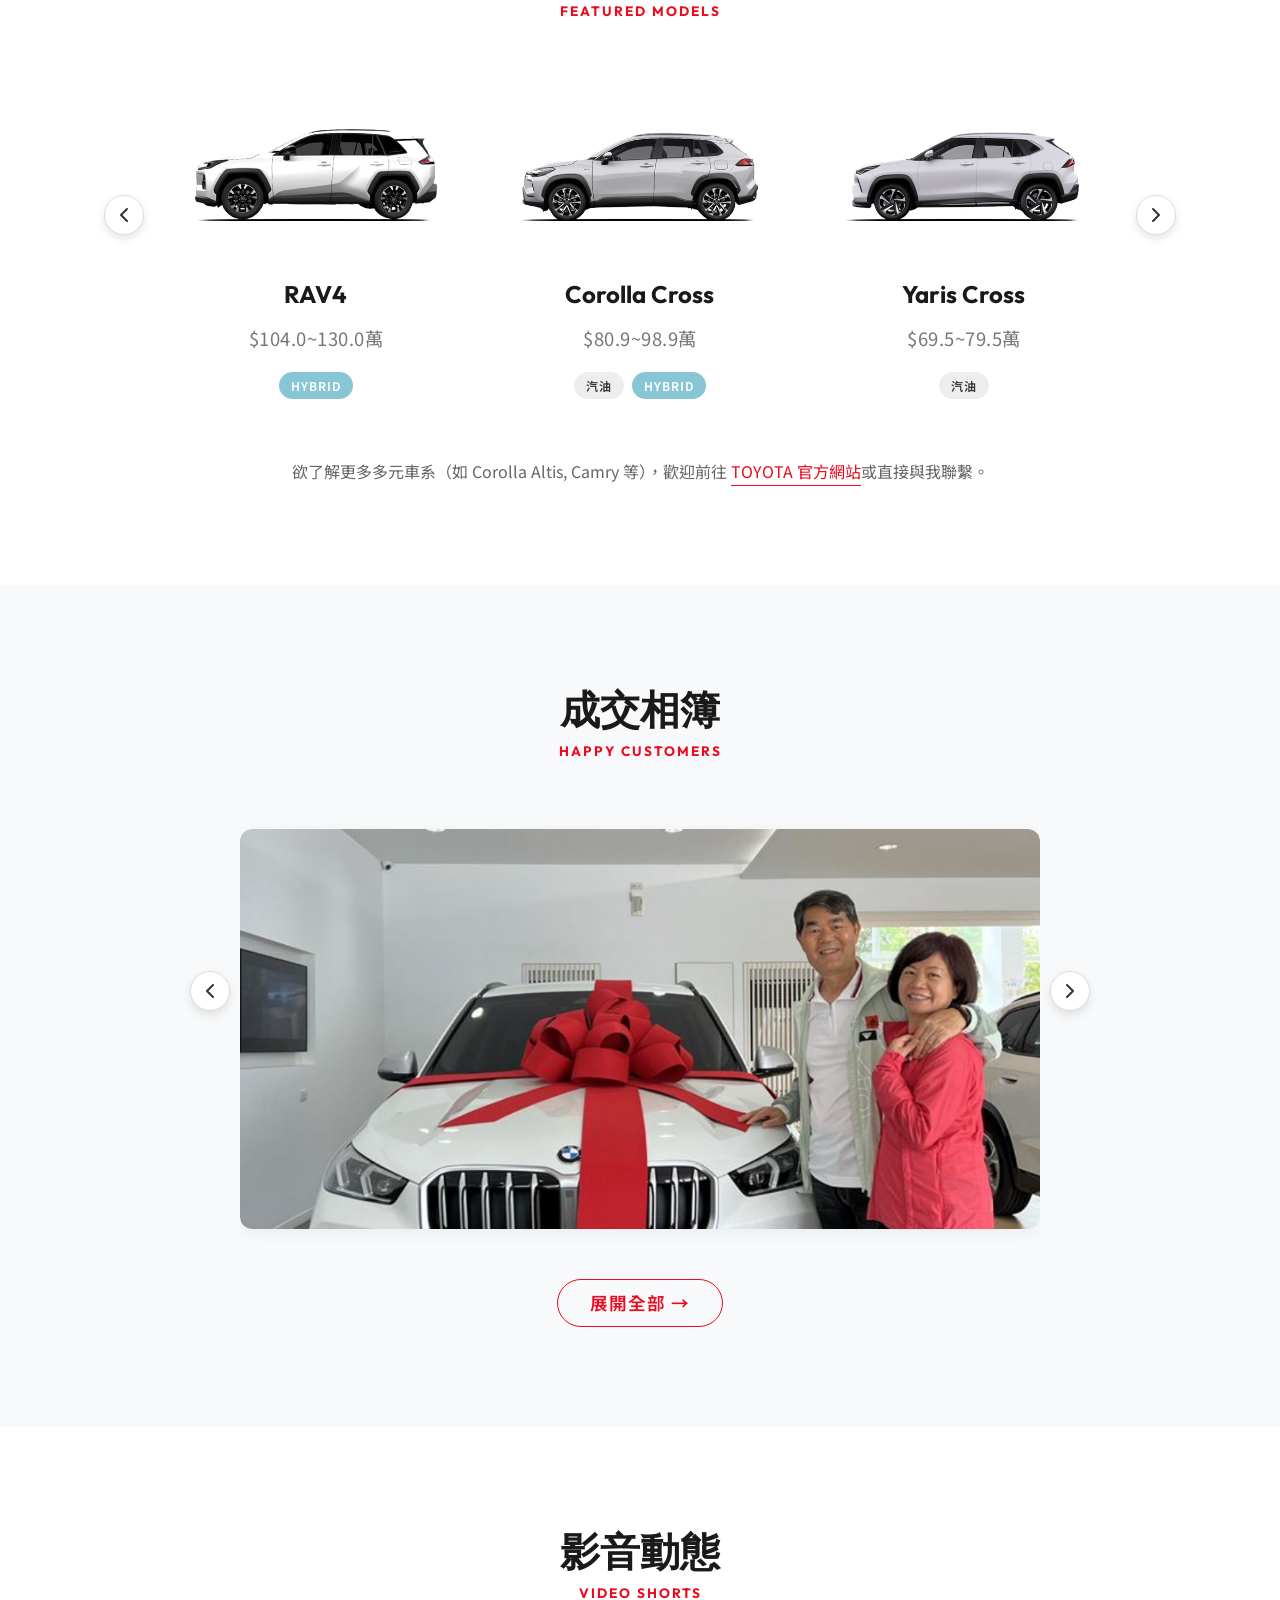
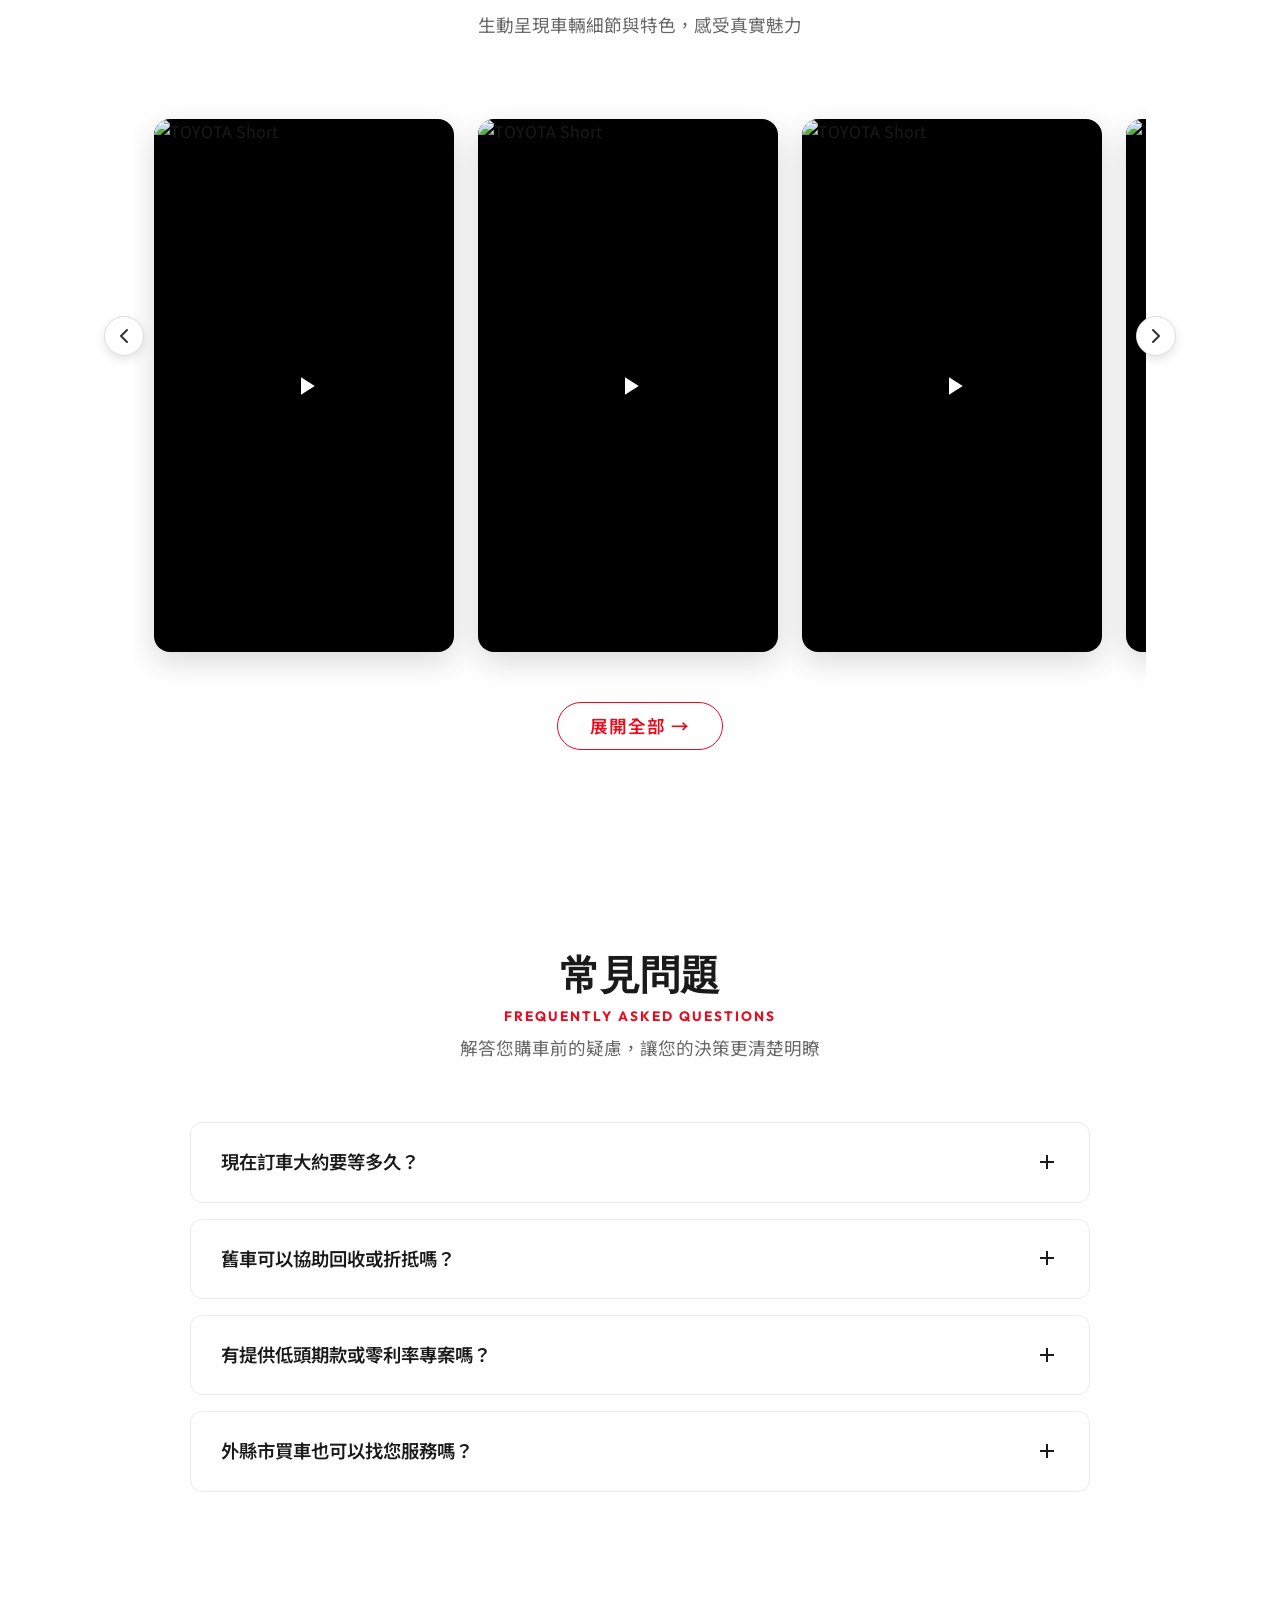
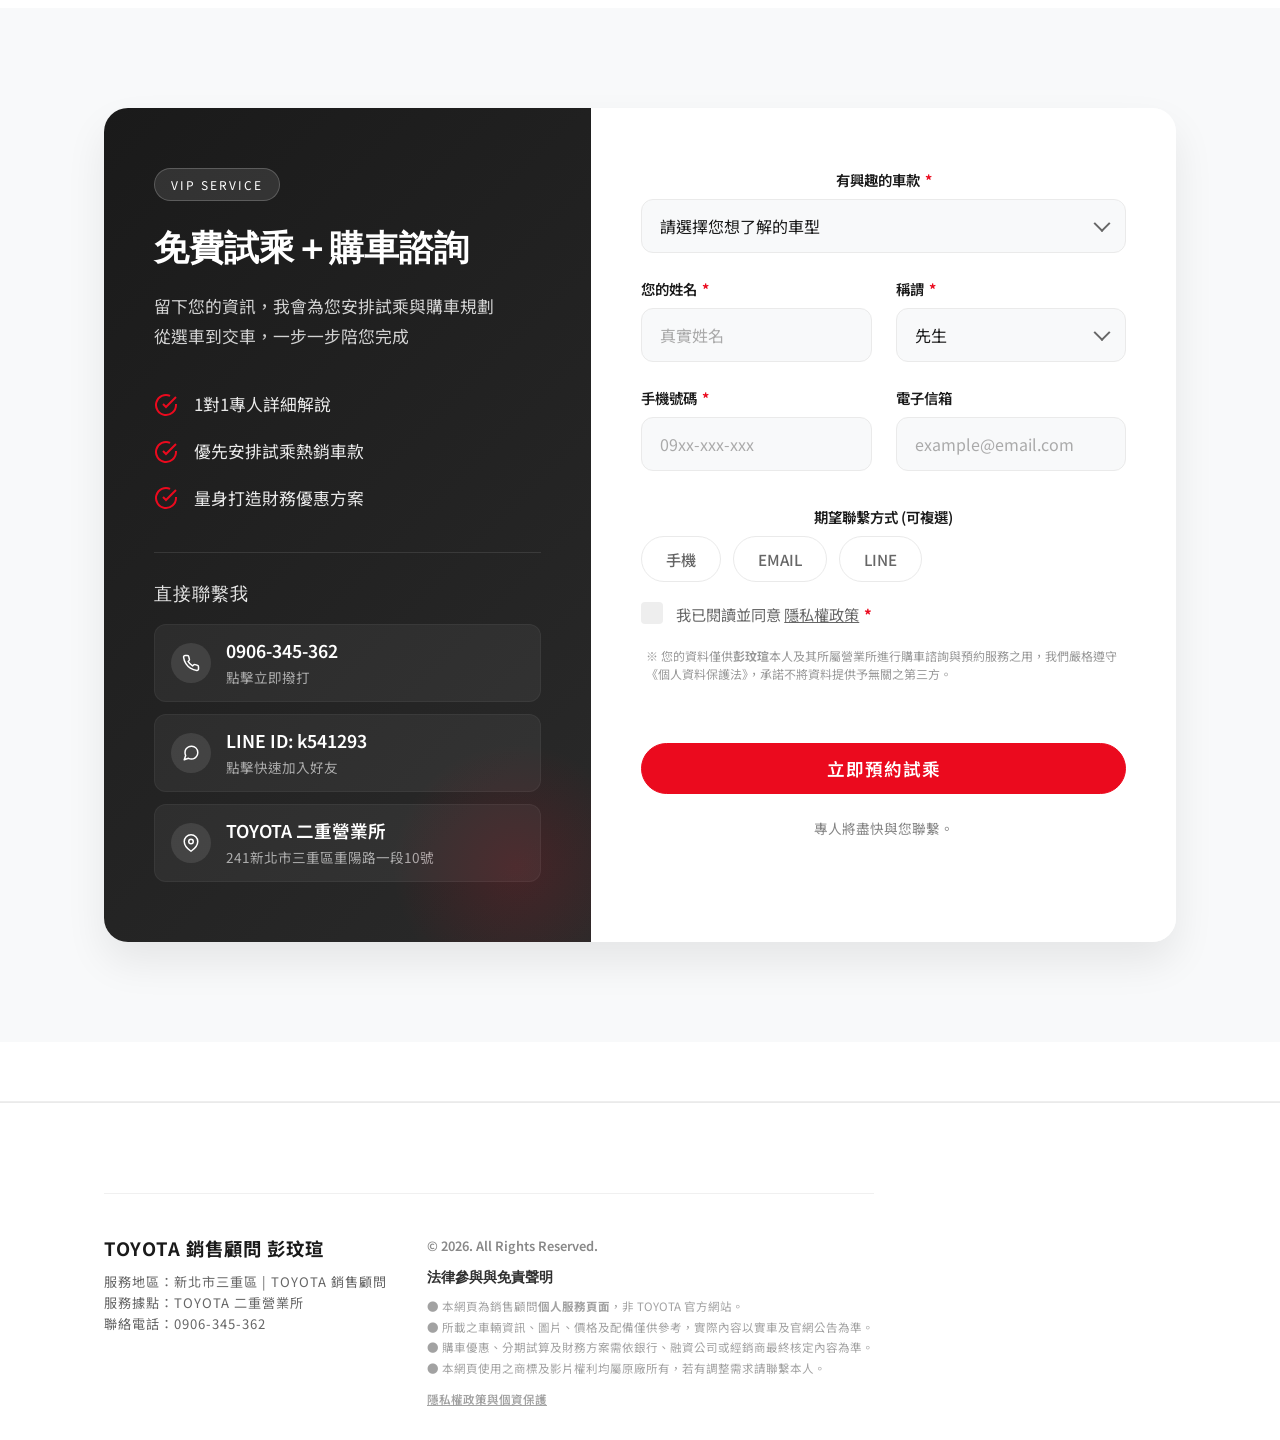
==== commit 6e6950cf: "更新" ====
--- a/index.html
+++ b/index.html
@@ -212,7 +212,7 @@
                         <img src="assets/rav4.png" alt="RAV4" style="width:100%; height:auto; object-fit:contain;">
                     </div>
                     <h4 class="model-h-name">RAV4</h4>
-                    <p class="model-h-price">建議售價請以官方公告為準</p>
+                    <p class="model-h-price">$104.0~130.0萬</p>
                     <div style="display: flex; flex-direction: column; align-items: center; gap: 8px; margin-top: 10px;">
                         <div style="display: flex; gap: 8px; justify-content: center;">
                             <span class="model-tag hybrid">HYBRID</span>
@@ -226,7 +226,7 @@
                         <img src="assets/CAR_202409301421490C2C8E5C.png" alt="Corolla Cross" style="width:100%; height:auto; object-fit:contain;">
                     </div>
                     <h4 class="model-h-name">Corolla Cross</h4>
-                    <p class="model-h-price">建議售價請以官方公告為準</p>
+                    <p class="model-h-price">$80.9~98.9萬</p>
                     <div style="display: flex; flex-direction: column; align-items: center; gap: 8px; margin-top: 10px;">
                         <div style="display: flex; gap: 8px; justify-content: center;">
                             <span class="model-tag gas">汽油</span>
@@ -241,7 +241,7 @@
                         <img src="assets/CAR_20230926181848GCJD8D9A.png" alt="Yaris Cross" style="width:100%; height:auto; object-fit:contain;">
                     </div>
                     <h4 class="model-h-name">Yaris Cross</h4>
-                    <p class="model-h-price">建議售價請以官方公告為準</p>
+                    <p class="model-h-price">$69.5~79.5萬</p>
                     <div style="display: flex; flex-direction: column; align-items: center; gap: 8px; margin-top: 10px;">
                         <div style="display: flex; gap: 8px; justify-content: center;">
                             <span class="model-tag gas">汽油</span>
--- a/style.css
+++ b/style.css
@@ -3379,3 +3379,12 @@
     transform: translateX(0);
 }
 
+
+/* Car Model Price Styling */
+.model-h-price {
+    font-size: 1.15rem;
+    color: #777; /* Specific clean grey from reference */
+    font-weight: 400;
+    margin: 8px 0;
+    letter-spacing: 0.5px;
+}
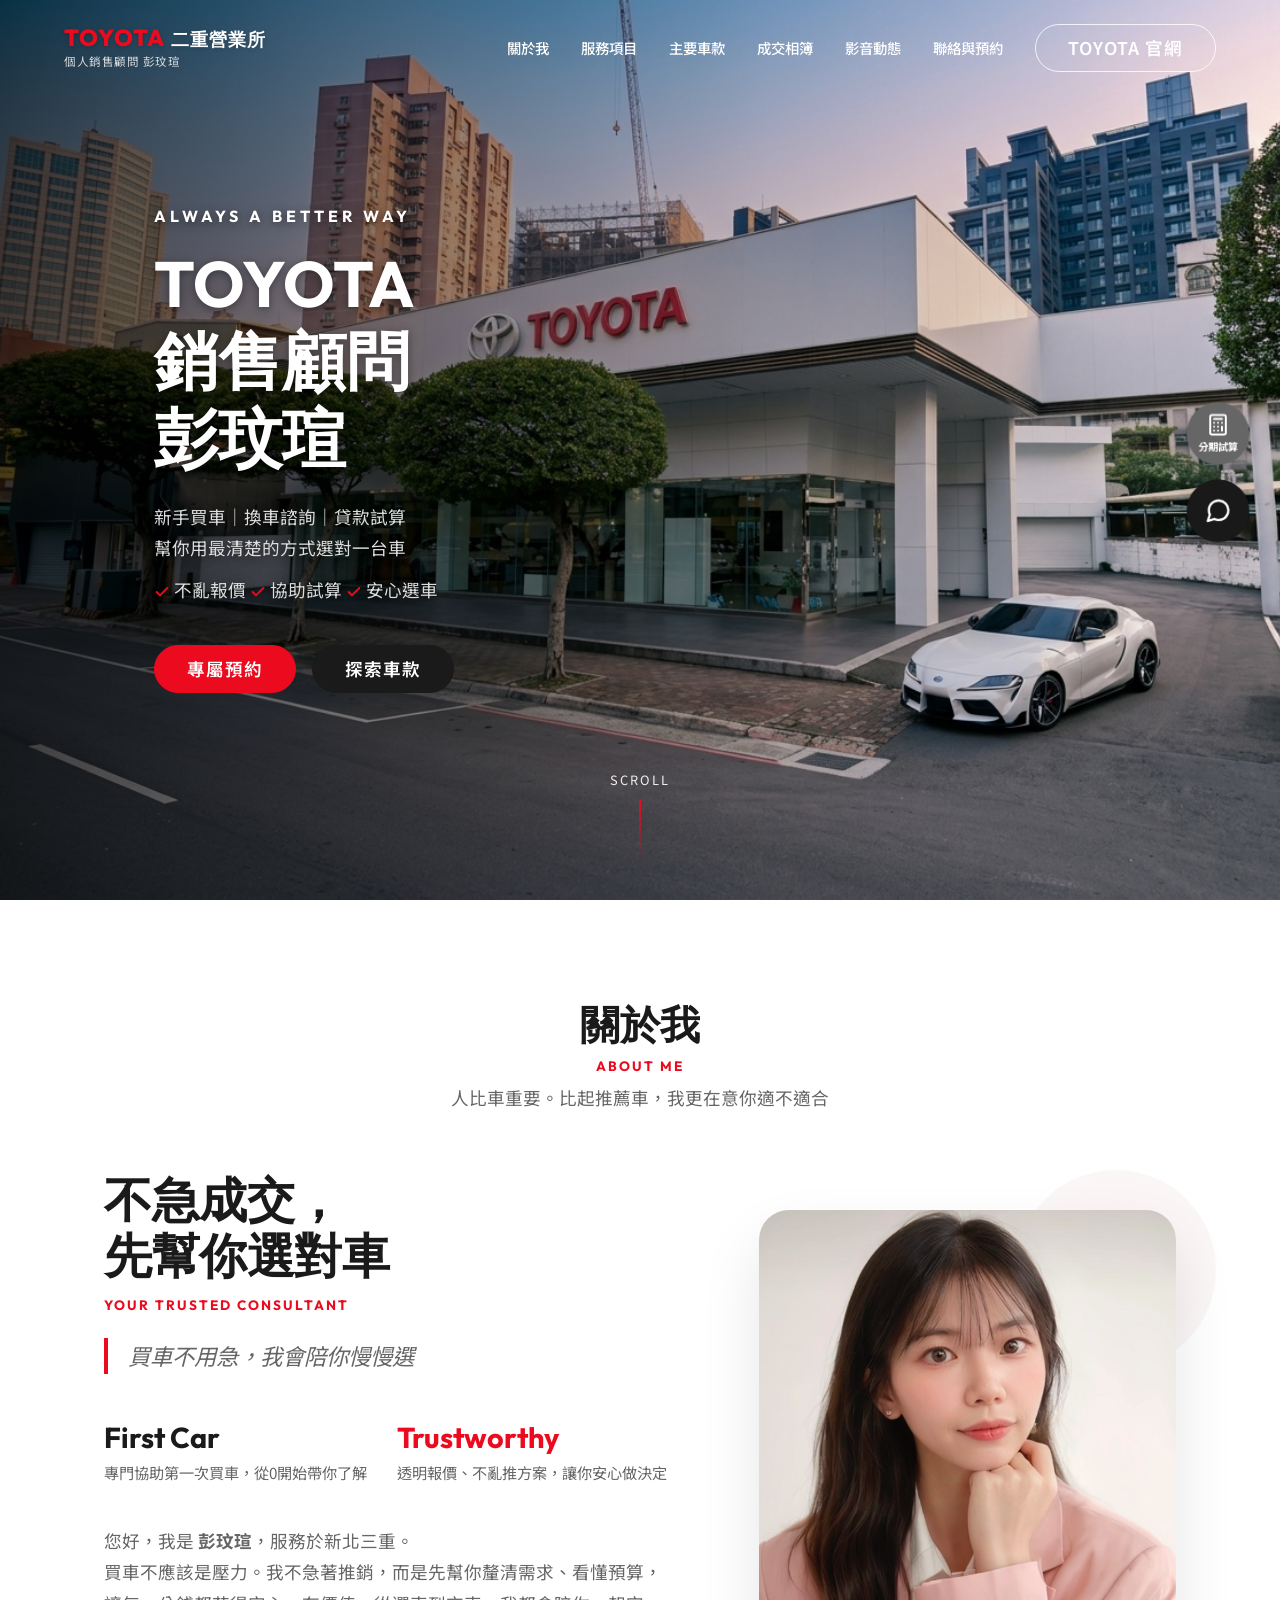
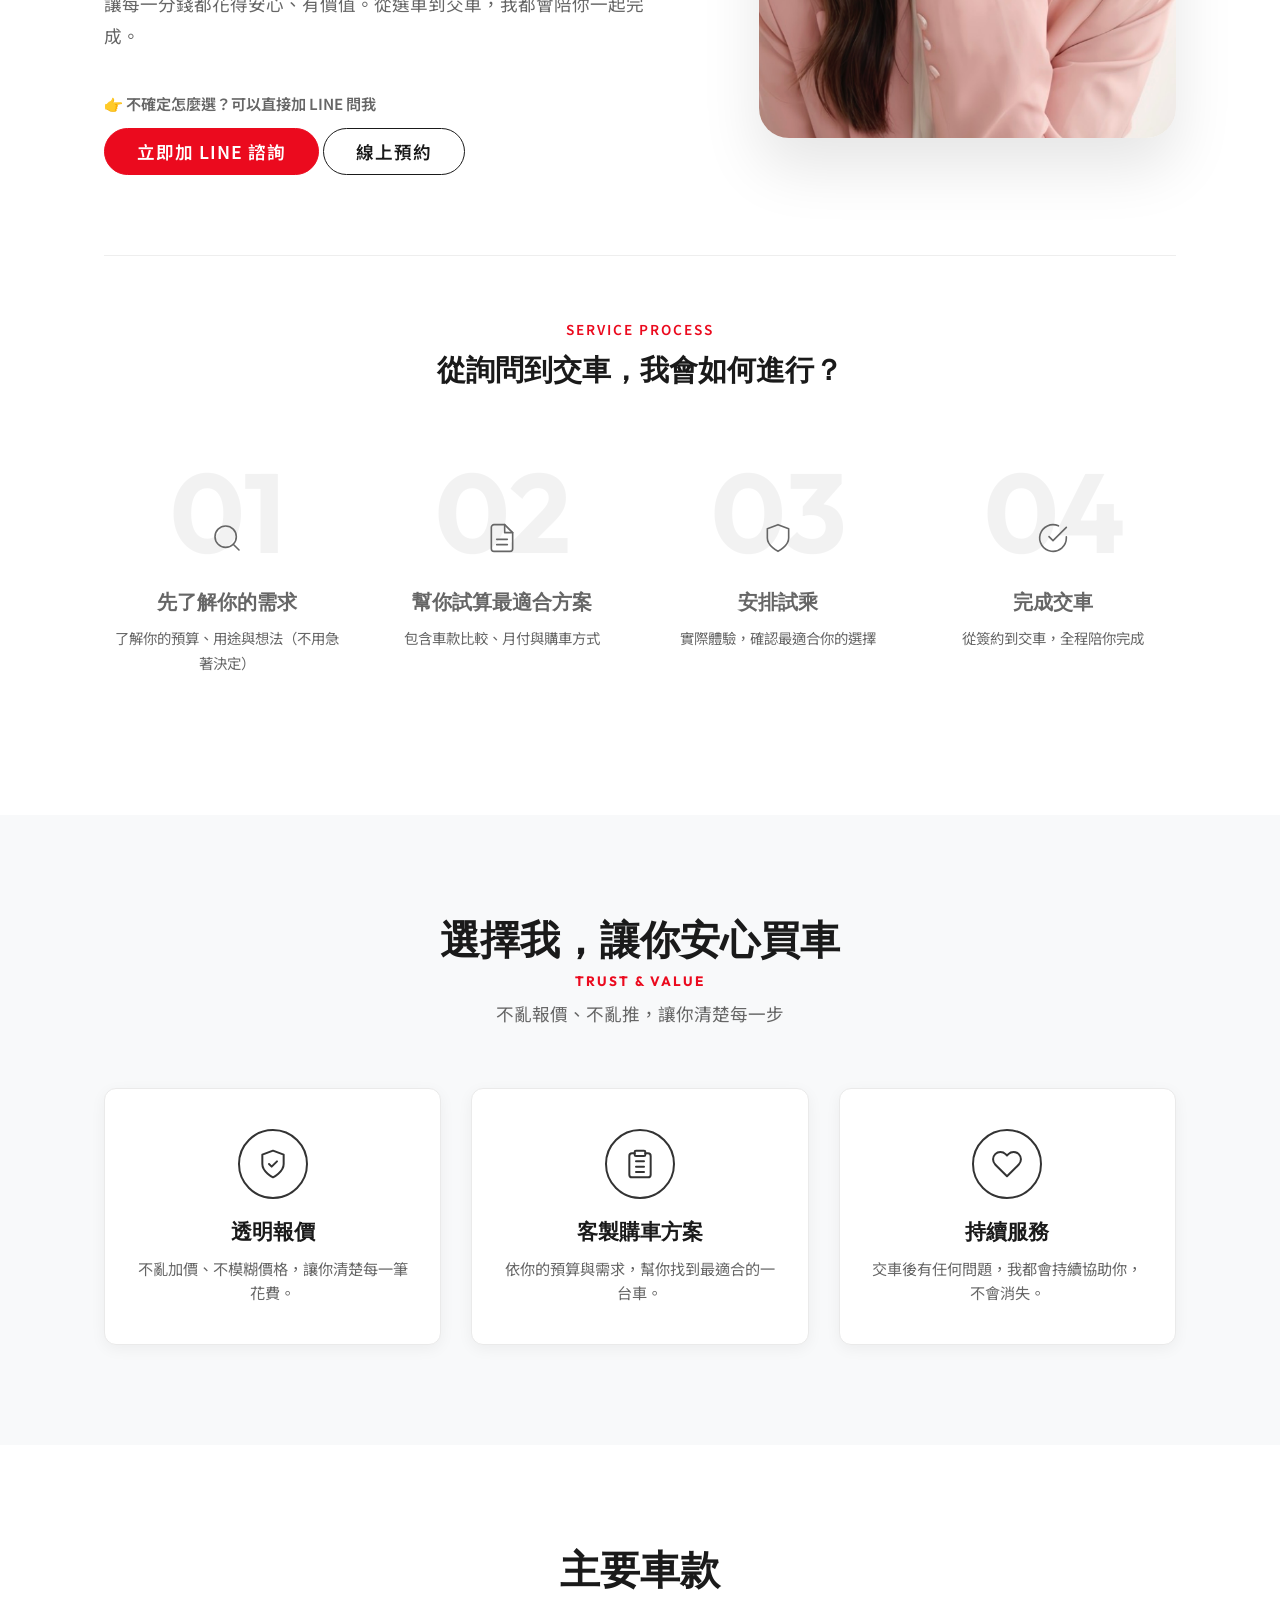
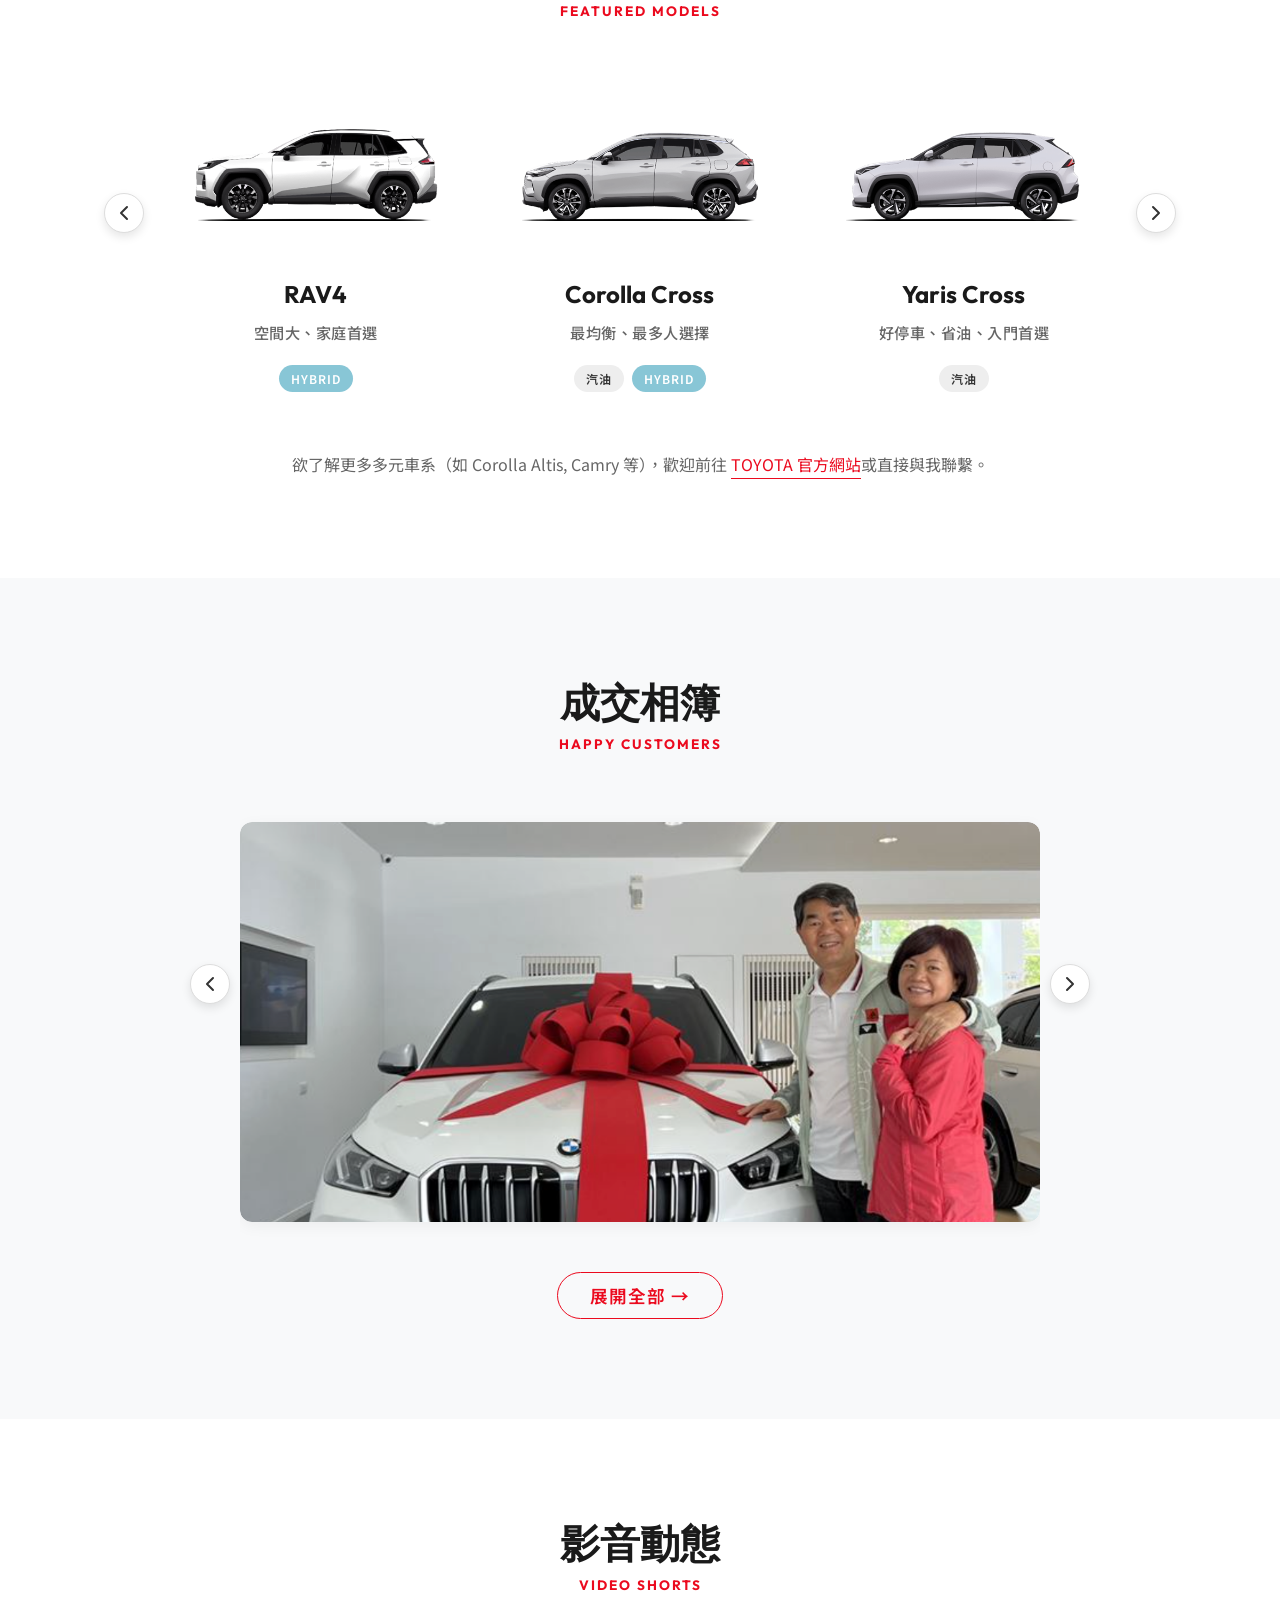
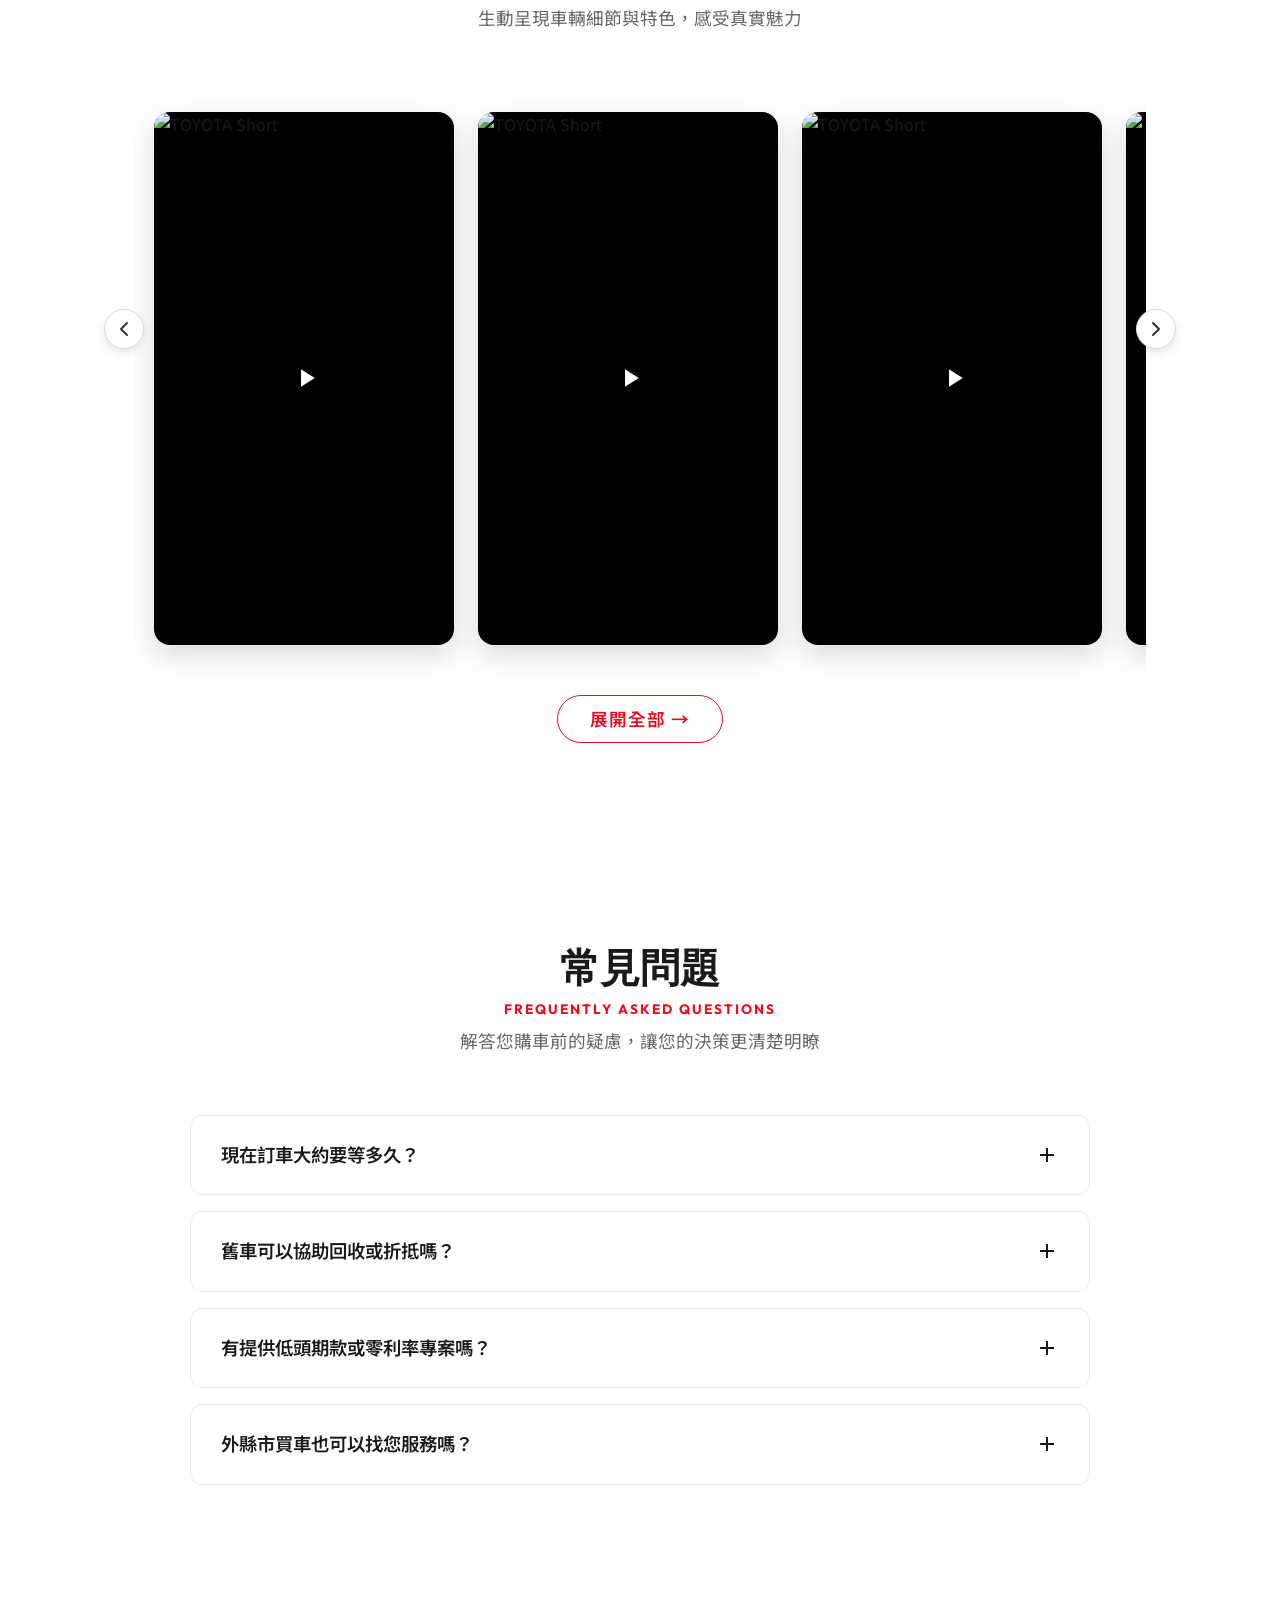
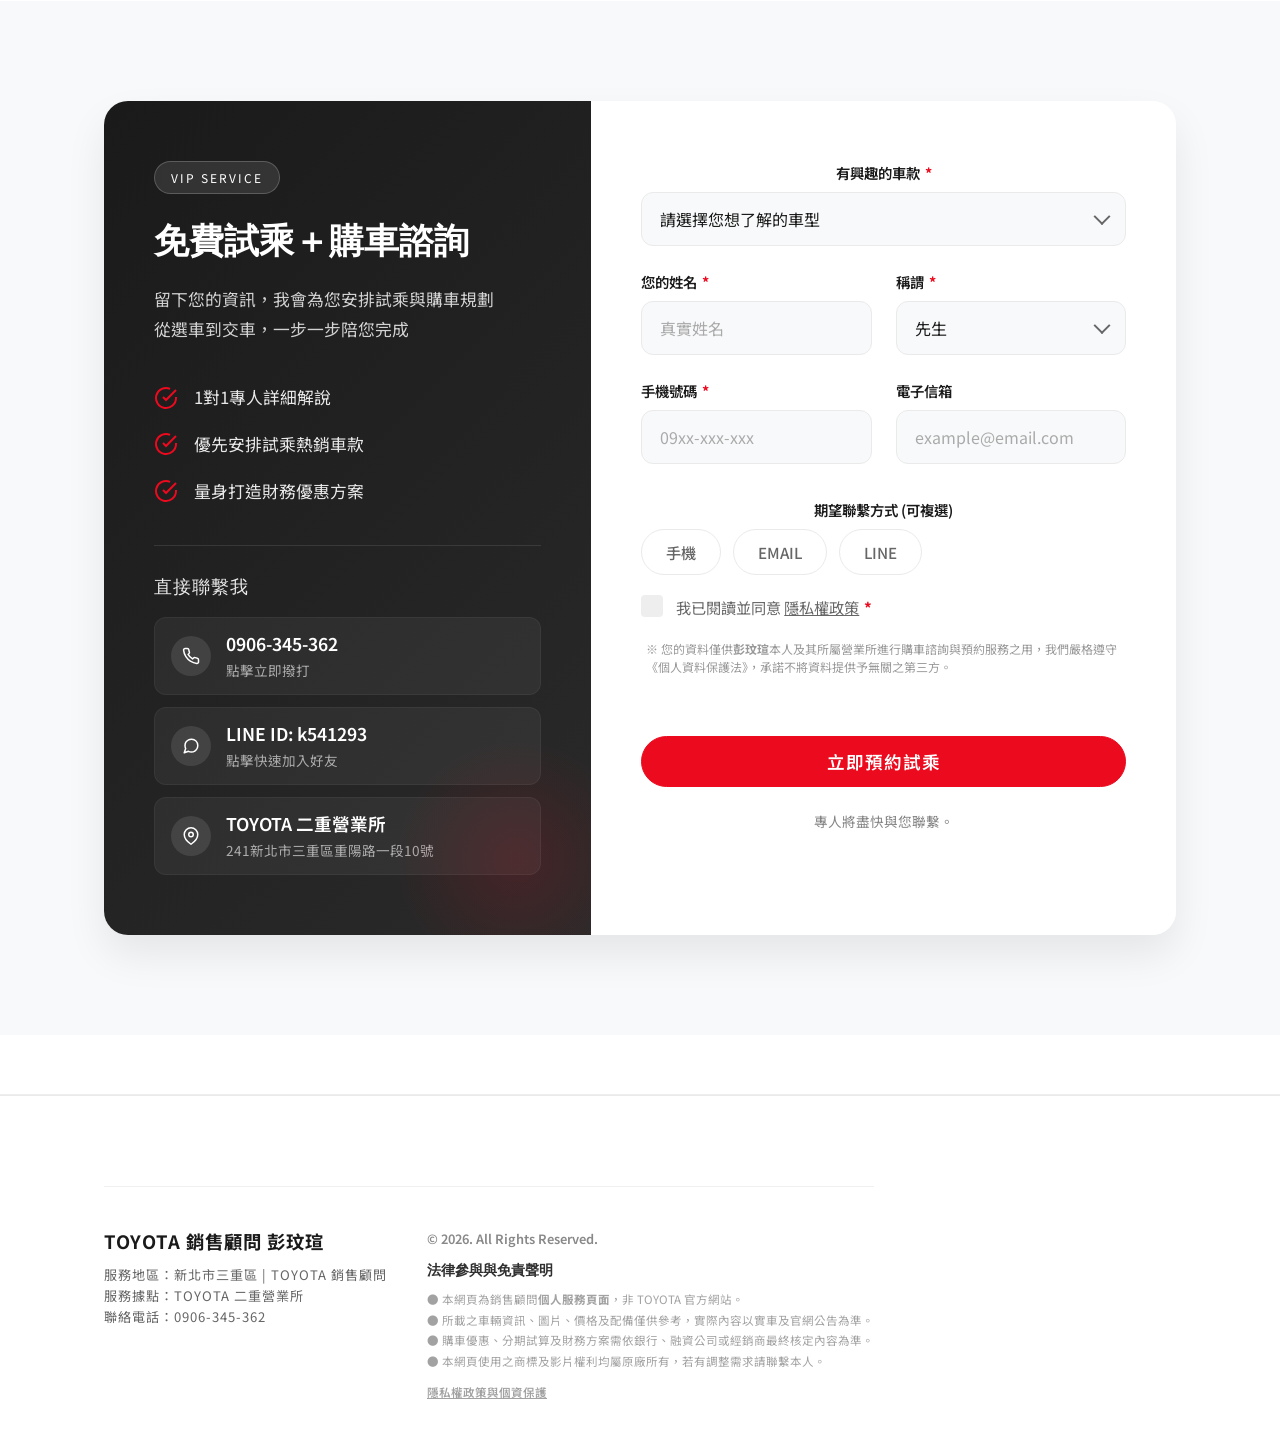
==== commit f621eccf: "修改" ====
--- a/index.html
+++ b/index.html
@@ -212,7 +212,7 @@
                         <img src="assets/rav4.png" alt="RAV4" style="width:100%; height:auto; object-fit:contain;">
                     </div>
                     <h4 class="model-h-name">RAV4</h4>
-                    <p class="model-h-price">$104.0~130.0萬</p>
+                    <p class="model-h-tagline">空間大、家庭首選</p>
                     <div style="display: flex; flex-direction: column; align-items: center; gap: 8px; margin-top: 10px;">
                         <div style="display: flex; gap: 8px; justify-content: center;">
                             <span class="model-tag hybrid">HYBRID</span>
@@ -226,7 +226,7 @@
                         <img src="assets/CAR_202409301421490C2C8E5C.png" alt="Corolla Cross" style="width:100%; height:auto; object-fit:contain;">
                     </div>
                     <h4 class="model-h-name">Corolla Cross</h4>
-                    <p class="model-h-price">$80.9~98.9萬</p>
+                    <p class="model-h-tagline">最均衡、最多人選擇</p>
                     <div style="display: flex; flex-direction: column; align-items: center; gap: 8px; margin-top: 10px;">
                         <div style="display: flex; gap: 8px; justify-content: center;">
                             <span class="model-tag gas">汽油</span>
@@ -241,7 +241,7 @@
                         <img src="assets/CAR_20230926181848GCJD8D9A.png" alt="Yaris Cross" style="width:100%; height:auto; object-fit:contain;">
                     </div>
                     <h4 class="model-h-name">Yaris Cross</h4>
-                    <p class="model-h-price">$69.5~79.5萬</p>
+                    <p class="model-h-tagline">好停車、省油、入門首選</p>
                     <div style="display: flex; flex-direction: column; align-items: center; gap: 8px; margin-top: 10px;">
                         <div style="display: flex; gap: 8px; justify-content: center;">
                             <span class="model-tag gas">汽油</span>
--- a/style.css
+++ b/style.css
@@ -3388,3 +3388,12 @@
     margin: 8px 0;
     letter-spacing: 0.5px;
 }
+
+/* Car Model Tagline Styling */
+.model-h-tagline {
+    font-size: 0.95rem;
+    color: #666; /* Neutral grey instead of brand red */
+    font-weight: 500;
+    margin: 4px 0 10px;
+    letter-spacing: 0.5px;
+}
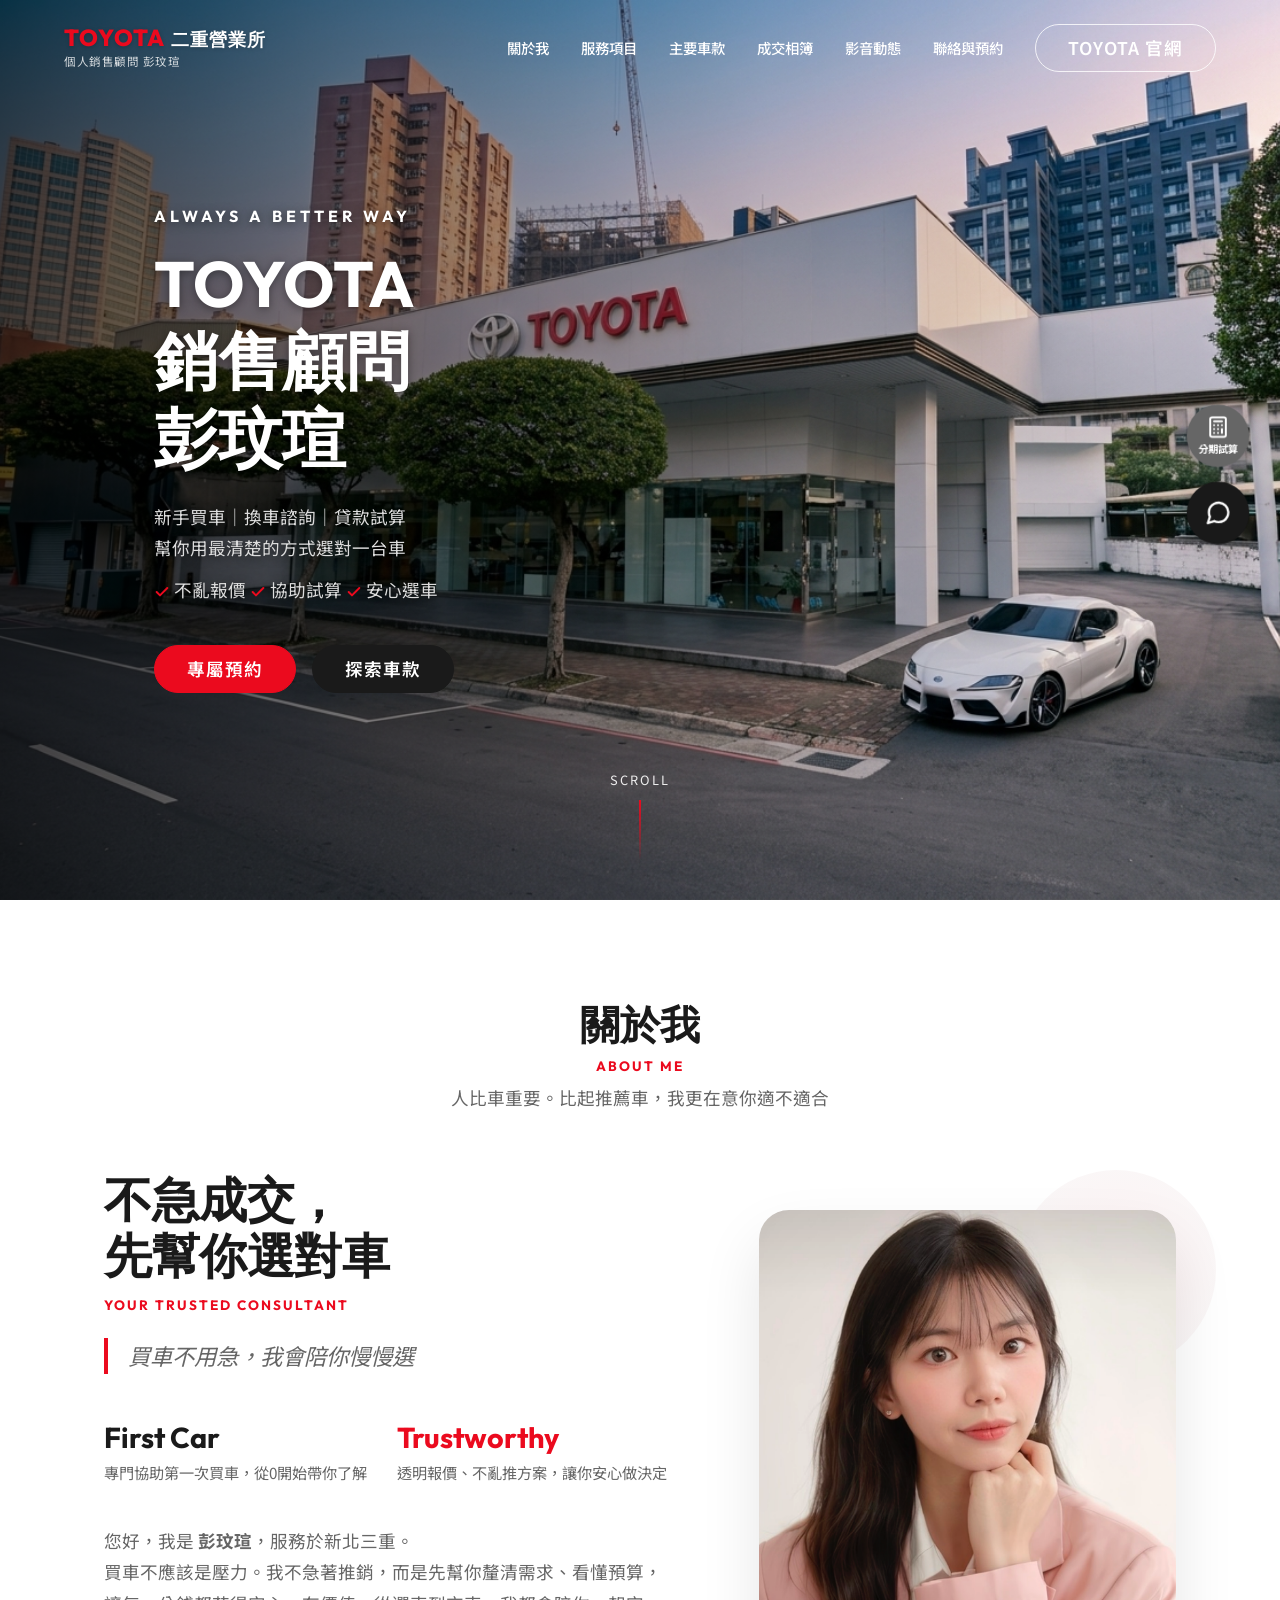
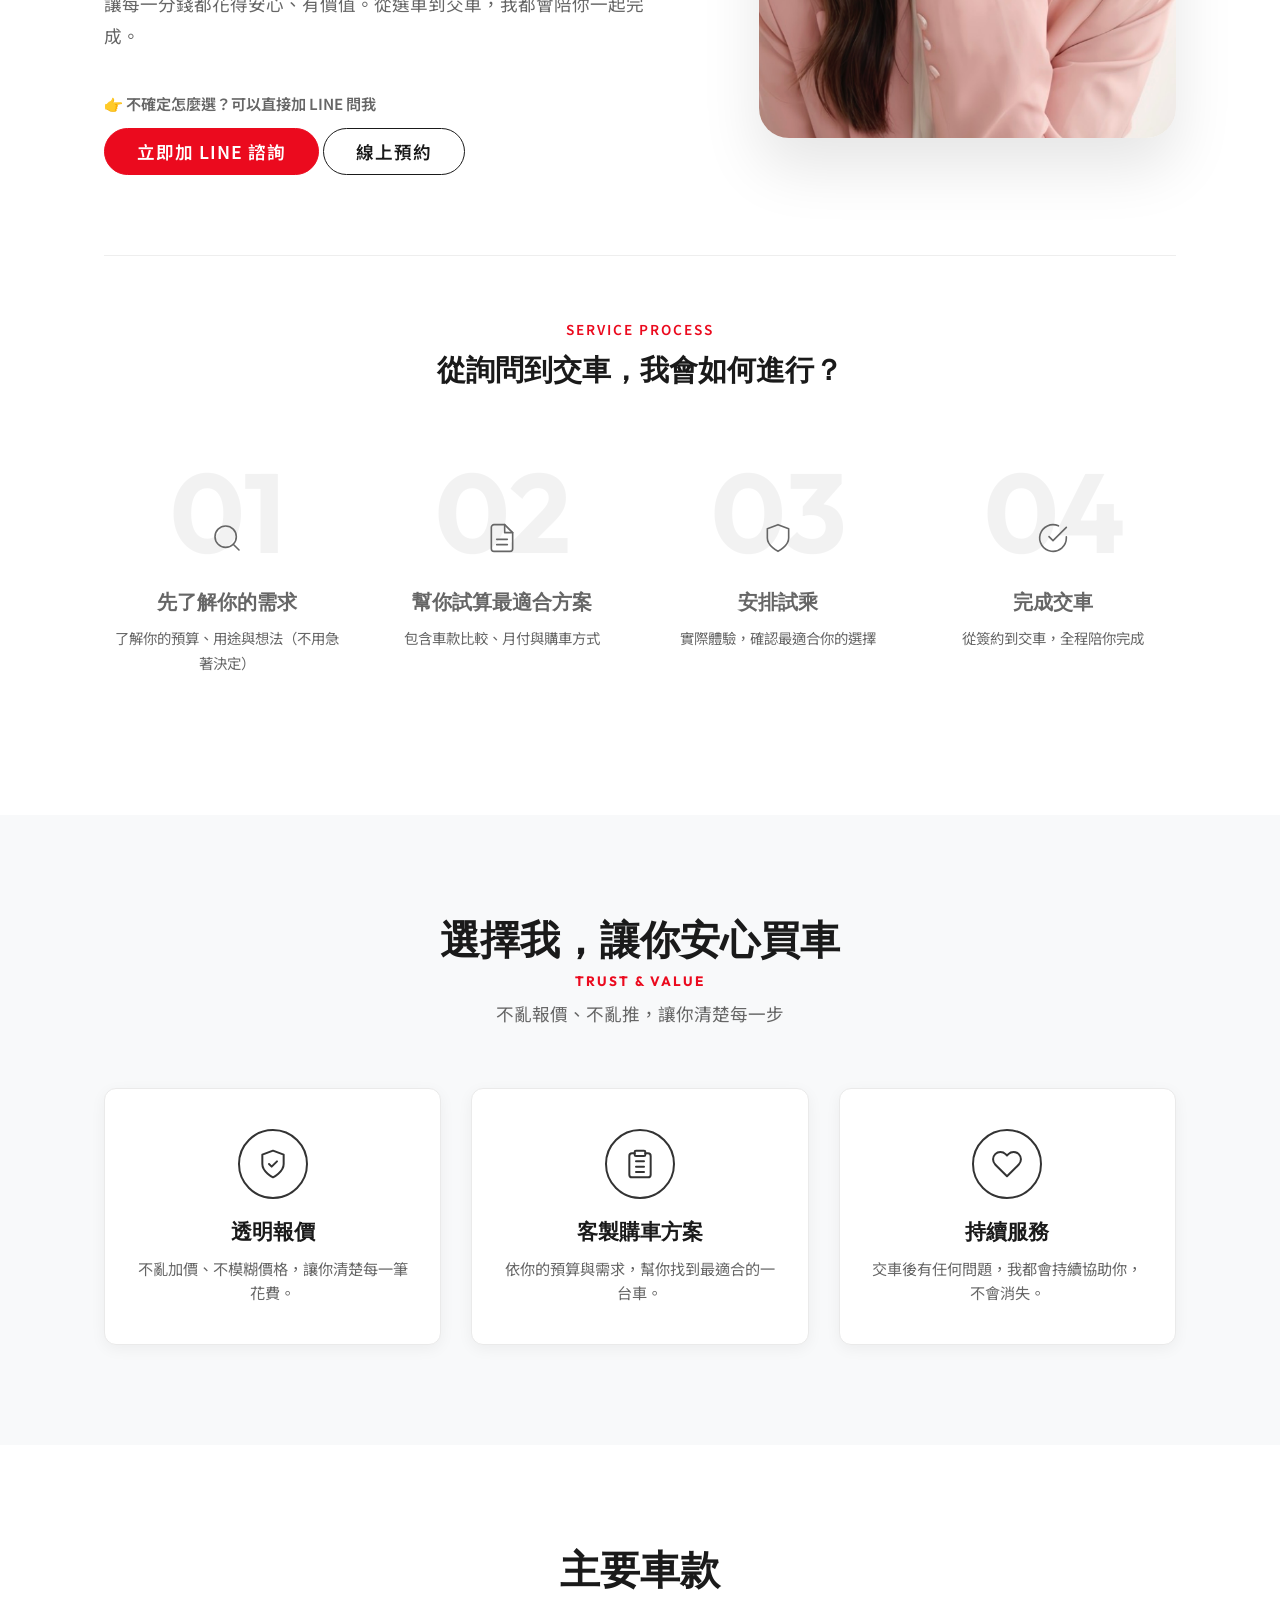
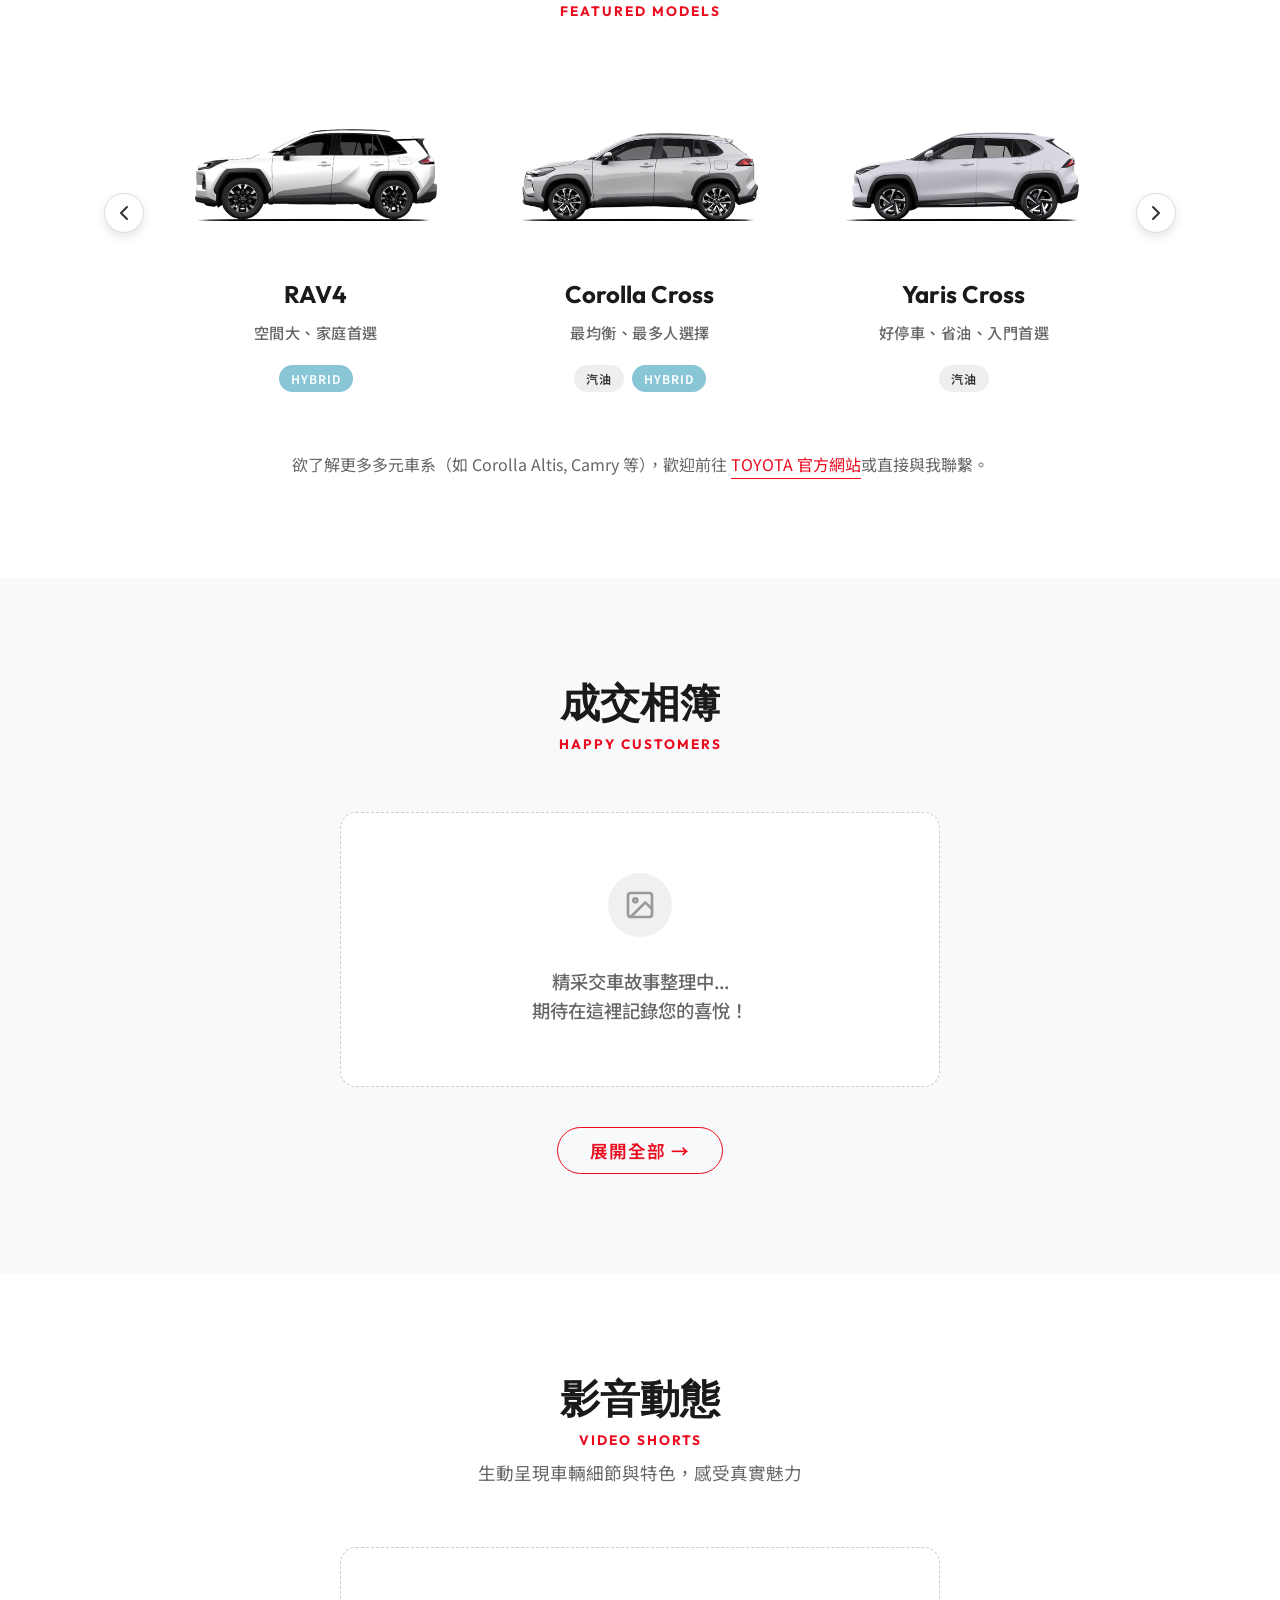
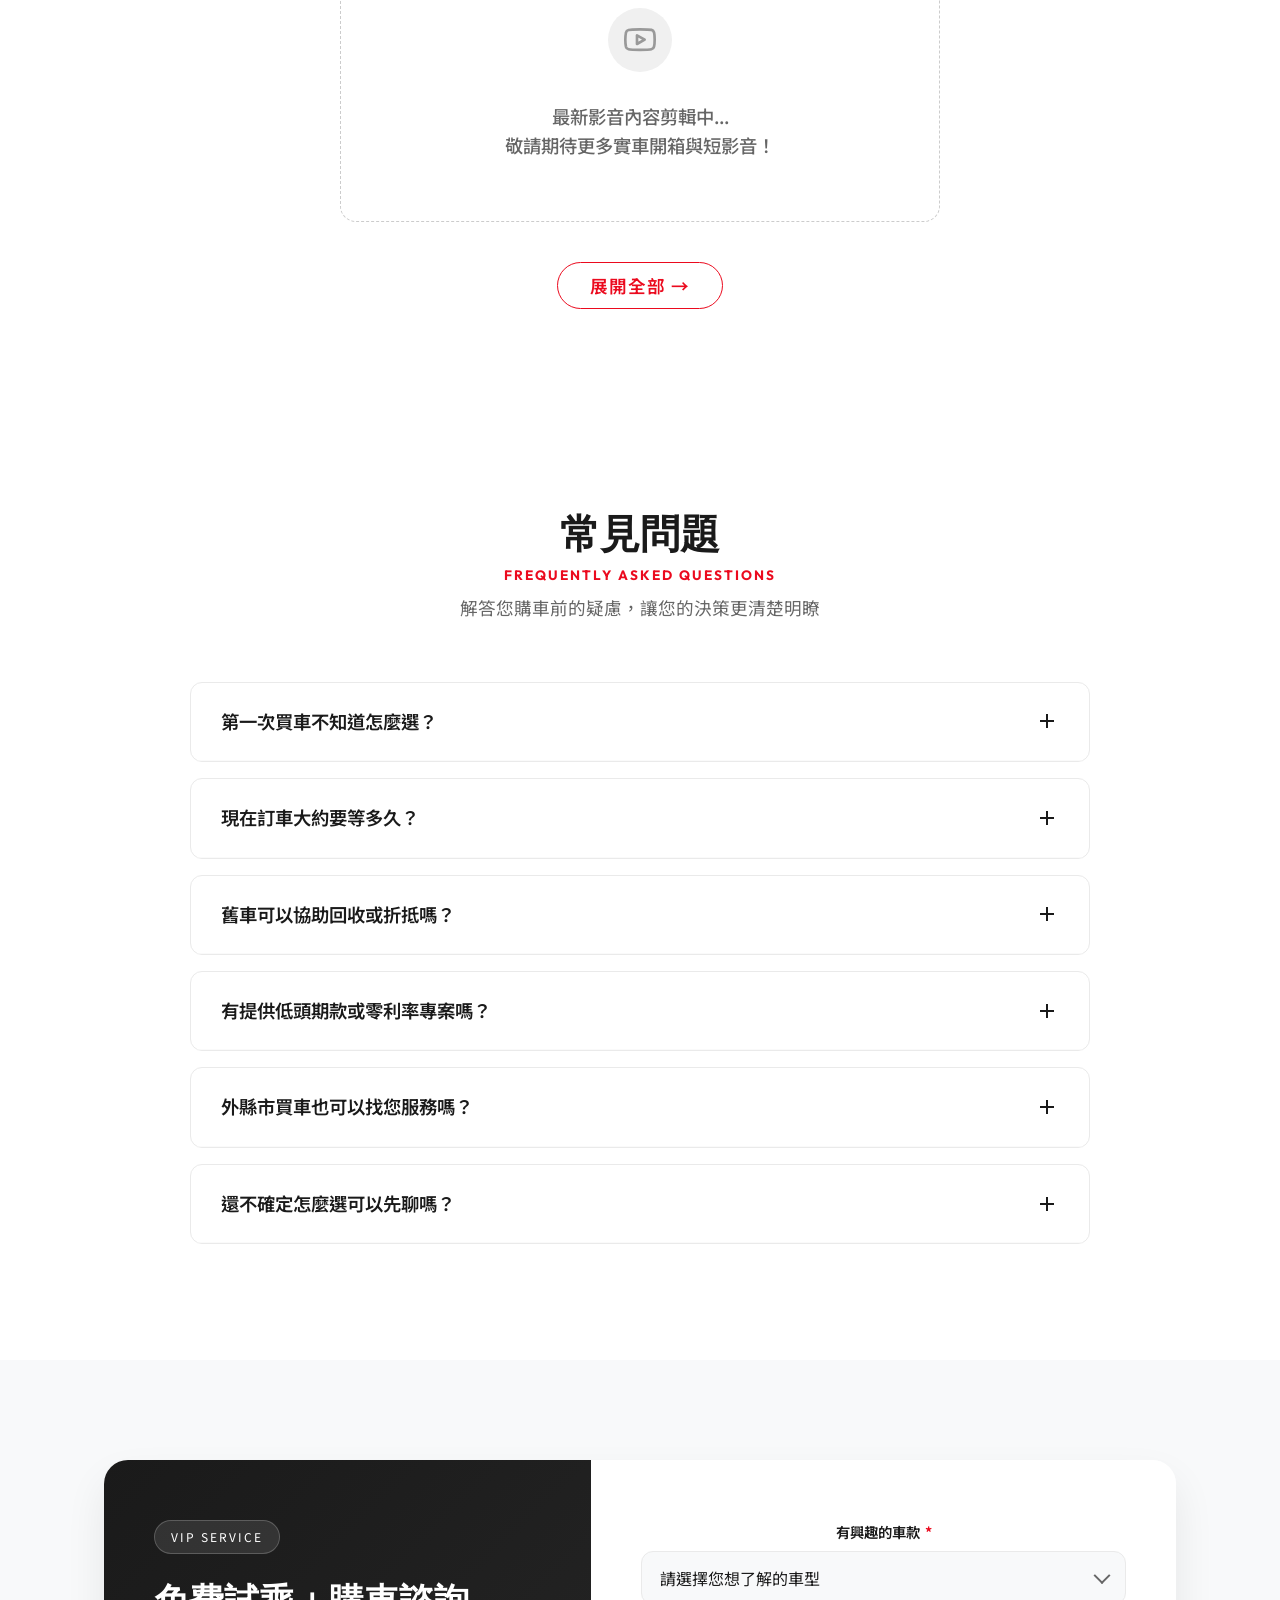
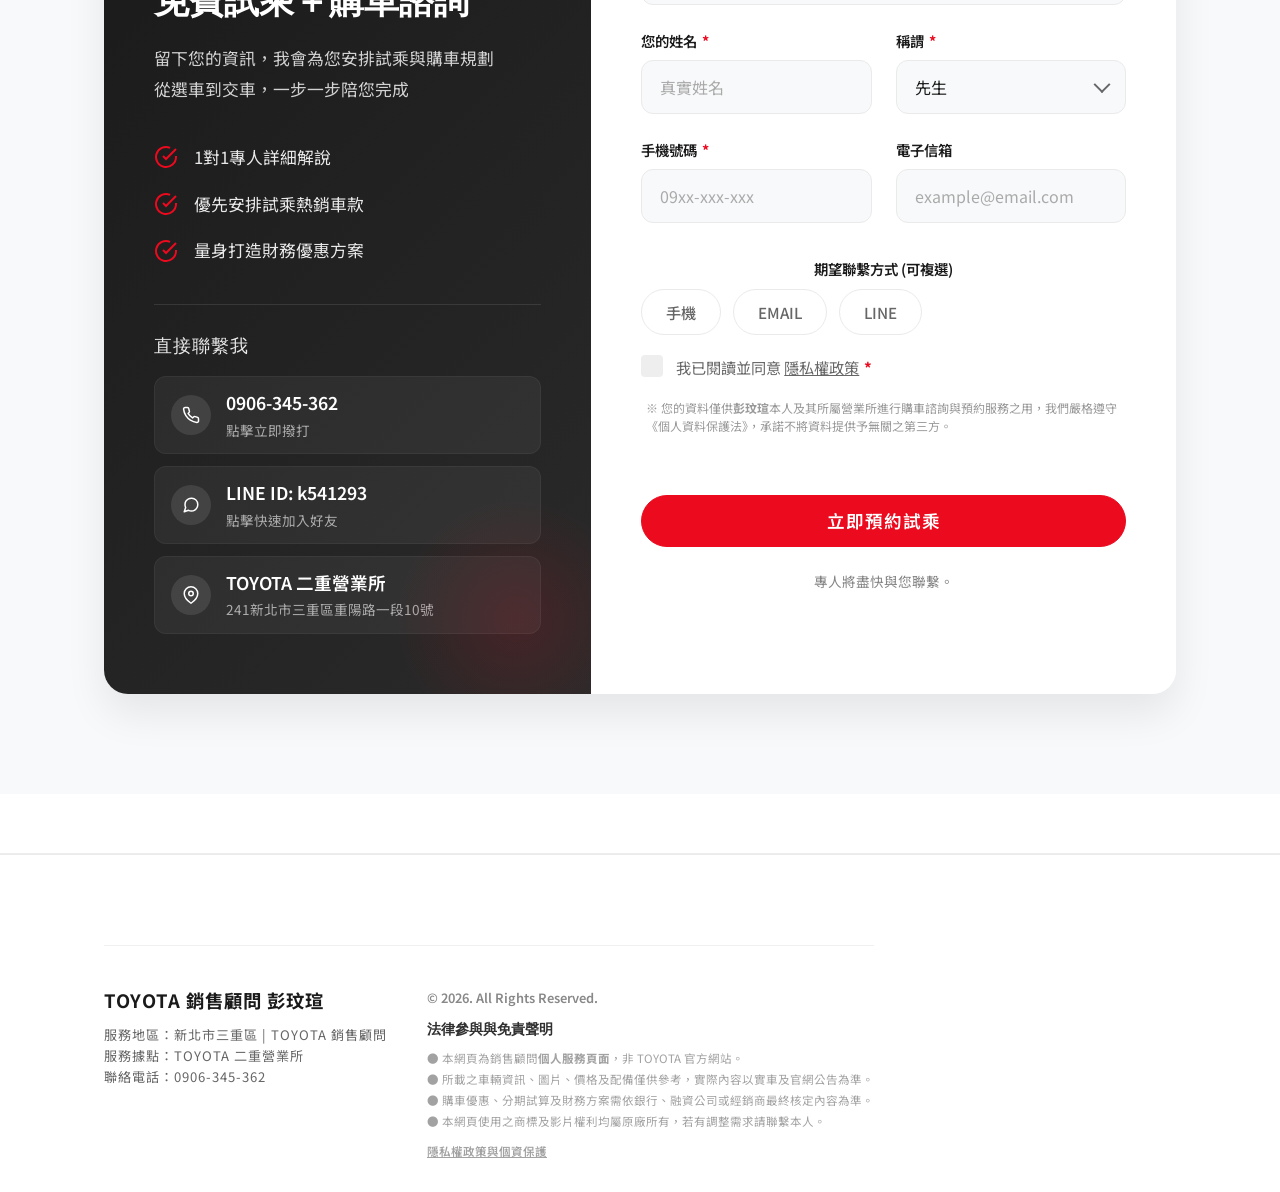
==== commit 0fb12f17: "更新" ====
--- a/index.html
+++ b/index.html
@@ -266,13 +266,16 @@
                 <h3 class="section-title">成交相簿 <span>Happy Customers</span></h3>
             </div>
             
-            <div class="album-slider-container reveal fade-up">
+            <div class="coming-soon-card reveal fade-up">
+                <div class="coming-soon-icon">
+                    <svg width="32" height="32" viewBox="0 0 24 24" fill="none" stroke="currentColor" stroke-width="2" stroke-linecap="round" stroke-linejoin="round"><rect x="3" y="3" width="18" height="18" rx="2" ry="2"></rect><circle cx="8.5" cy="8.5" r="1.5"></circle><polyline points="21 15 16 10 5 21"></polyline></svg>
+                </div>
+                <p class="coming-soon-text">精采交車故事整理中...<br>期待在這裡記錄您的喜悅！</p>
+            </div>
+            
+            <div class="album-slider-container reveal fade-up hidden">
                 <button class="slider-btn album-prev" id="albumPrev" aria-label="Previous"><svg width="24" height="24" viewBox="0 0 24 24" fill="none" stroke="#333" stroke-width="2" stroke-linecap="round" stroke-linejoin="round"><polyline points="15 18 9 12 15 6"></polyline></svg></button>
                 <div class="album-carousel" id="albumCarousel">
-                    <!-- Placeholder photos representing banners/deliveries -->
-                    <div class="album-slide"><div class="a-placeholder">相片 1</div></div>
-                    <div class="album-slide"><div class="a-placeholder">相片 2</div></div>
-                    <div class="album-slide"><div class="a-placeholder">相片 3</div></div>
                 </div>
                 <button class="slider-btn album-next" id="albumNext" aria-label="Next"><svg width="24" height="24" viewBox="0 0 24 24" fill="none" stroke="#333" stroke-width="2" stroke-linecap="round" stroke-linejoin="round"><polyline points="9 18 15 12 9 6"></polyline></svg></button>
             </div>
@@ -291,37 +294,16 @@
                 <p class="section-subtitle">生動呈現車輛細節與特色，感受真實魅力</p>
             </div>
             
-            <div class="shorts-slider-container reveal fade-up">
+            <div class="coming-soon-card reveal fade-up">
+                <div class="coming-soon-icon">
+                    <svg width="32" height="32" viewBox="0 0 24 24" fill="none" stroke="currentColor" stroke-width="2" stroke-linecap="round" stroke-linejoin="round"><path d="M22.54 6.42a2.78 2.78 0 0 0-1.94-2C18.88 4 12 4 12 4s-6.88 0-8.6.46a2.78 2.78 0 0 0-1.94 2A29 29 0 0 0 1 11.75a29 29 0 0 0 .46 5.33A2.78 2.78 0 0 0 3.4 19c1.72.46 8.6.46 8.6.46s6.88 0 8.6-.46a2.78 2.78 0 0 0 1.94-2c.46-1.7.46-5.33.46-5.33s0-3.65-.46-5.33z"></path><polygon points="9.75 15.02 15.5 11.75 9.75 8.48 9.75 15.02"></polygon></svg>
+                </div>
+                <p class="coming-soon-text">最新影音內容剪輯中...<br>敬請期待更多實車開箱與短影音！</p>
+            </div>
+
+            <div class="shorts-slider-container reveal fade-up hidden">
                 <button class="slider-btn short-prev" id="shortPrev" aria-label="Previous"><svg width="24" height="24" viewBox="0 0 24 24" fill="none" stroke="#333" stroke-width="2" stroke-linecap="round" stroke-linejoin="round"><polyline points="15 18 9 12 15 6"></polyline></svg></button>
                 <div class="shorts-container" id="shortsCarousel">
-                    <!-- Short 1 -->
-                    <div class="short-card" data-video-id="3Hr28GWW3Lo">
-                        <div class="short-thumbnail">
-                            <img src="https://img.youtube.com/vi/3Hr28GWW3Lo/hqdefault.jpg" alt="TOYOTA Short">
-                            <div class="play-btn"><svg viewBox="0 0 24 24"><path d="M8 5v14l11-7z"/></svg></div>
-                        </div>
-                    </div>
-                    <!-- Short 2 -->
-                    <div class="short-card" data-video-id="3j6iyJk9-Ow">
-                        <div class="short-thumbnail">
-                            <img src="https://img.youtube.com/vi/3j6iyJk9-Ow/hqdefault.jpg" alt="TOYOTA Short">
-                            <div class="play-btn"><svg viewBox="0 0 24 24"><path d="M8 5v14l11-7z"/></svg></div>
-                        </div>
-                    </div>
-                    <!-- Short 3 -->
-                    <div class="short-card" data-video-id="HQaKbVEAXKg">
-                        <div class="short-thumbnail">
-                            <img src="https://img.youtube.com/vi/HQaKbVEAXKg/hqdefault.jpg" alt="TOYOTA Short">
-                            <div class="play-btn"><svg viewBox="0 0 24 24"><path d="M8 5v14l11-7z"/></svg></div>
-                        </div>
-                    </div>
-                    <!-- Short 4 (顯示可滑動) -->
-                    <div class="short-card" data-video-id="OjW1KNMOTeY">
-                        <div class="short-thumbnail">
-                            <img src="https://img.youtube.com/vi/OjW1KNMOTeY/hqdefault.jpg" alt="TOYOTA Short">
-                            <div class="play-btn"><svg viewBox="0 0 24 24"><path d="M8 5v14l11-7z"/></svg></div>
-                        </div>
-                    </div>
                 </div>
                 <button class="slider-btn short-next" id="shortNext" aria-label="Next"><svg width="24" height="24" viewBox="0 0 24 24" fill="none" stroke="#333" stroke-width="2" stroke-linecap="round" stroke-linejoin="round"><polyline points="9 18 15 12 9 6"></polyline></svg></button>
             </div>
@@ -373,44 +355,64 @@
             </div>
             
             <div class="faq-container reveal fade-up">
-                <!-- FAQ Item 1 -->
+                <!-- FAQ Item 1: 第一次買車 -->
+                <div class="faq-item">
+                    <div class="faq-question">
+                        <span>第一次買車不知道怎麼選？</span>
+                        <div class="faq-toggle-icon"></div>
+                    </div>
+                    <div class="faq-answer">
+                        <p>第一次買車其實不用擔心，先了解你的預算、用途與需求，再一步一步陪你看車、比較，幫你找到最適合的選擇。不用急著決定，慢慢選也沒關係。如果你也正在考慮人生第一台車，歡迎隨時找我聊聊。</p>
+                    </div>
+                </div>
+                <!-- FAQ Item 2: 等車時間 -->
                 <div class="faq-item">
                     <div class="faq-question">
                         <span>現在訂車大約要等多久？</span>
                         <div class="faq-toggle-icon"></div>
                     </div>
                     <div class="faq-answer">
-                        <p>等車時間會依據「車型」與「車色」的受歡迎程度而有所調動，實際情況需依當時的車型配額而定。建議您可以直接聯繫我，我將為您及時查詢各車型的最新配額狀況。</p>
-                    </div>
-                </div>
-                <!-- FAQ Item 2 -->
+                        <p>等車時間會依車型與顏色而不同，熱門車型通常需要等待約1～3個月以上。隨時幫你確認最新配額與交車進度，讓你不用一直自己追蹤，也能安心掌握狀況。有需要也可以先幫你查詢目前的最新配額狀況。</p>
+                    </div>
+                </div>
+                <!-- FAQ Item 3: 舊車折抵 -->
                 <div class="faq-item">
                     <div class="faq-question">
                         <span>舊車可以協助回收或折抵嗎？</span>
                         <div class="faq-toggle-icon"></div>
                     </div>
                     <div class="faq-answer">
-                        <p>完全沒問題！我們提供專業的「舊換新」服務。我可以安排專業評估人員為您的舊車進行殘值鑑定，鑑定後的價格可直接折抵新車款，並協助您處理汰舊換新 5 萬元的政府補助手續。</p>
-                    </div>
-                </div>
-                <!-- FAQ Item 3 -->
+                        <p>可以的！直接安排舊車鑑價與折抵評估，也會確認是否符合政府補助資格。相關條件會依政策有所不同，會協助您了解並處理整個流程。您可以傳照片給我，我先幫您初步估算舊車行情。</p>
+                    </div>
+                </div>
+                <!-- FAQ Item 4: 貸款 / 分期 -->
                 <div class="faq-item">
                     <div class="faq-question">
                         <span>有提供低頭期款或零利率專案嗎？</span>
                         <div class="faq-toggle-icon"></div>
                     </div>
                     <div class="faq-answer">
-                        <p>TOYOTA 每個月都會針對不同車型推出多樣化的財務專案，包含「低頭期款」、「小資分期」等方案，相關優惠內容需依銀行或融資公司審核條件而定。我會根據您的需求，協助您媒合最合適的還款方式。</p>
-                    </div>
-                </div>
-                <!-- FAQ Item 4 -->
+                        <p>有的！TOYOTA 提供多元購車方案，包含低頭期、彈性分期等選擇。依照您的預算試算月付，讓您在負擔範圍內安心購車。也可以幫您多做幾種試算組合，找出最不費力的分期方式。</p>
+                    </div>
+                </div>
+                <!-- FAQ Item 5: 跨縣市 -->
                 <div class="faq-item">
                     <div class="faq-question">
                         <span>外縣市買車也可以找您服務嗎？</span>
                         <div class="faq-toggle-icon"></div>
                     </div>
                     <div class="faq-answer">
-                        <p>是的！不論您在哪個城市，我都能協助您進行跨區交車（依實際物流情況安排）。我可以安排線上諮詢，或在情況允許下親自前往說明。交車時，也能協助安排專業拖車服務將愛車送到您的所在地。</p>
+                        <p>可以的！不論您在哪個縣市，都能夠彈性安排購車諮詢與流程說明。包含線上溝通、車款介紹，以及安排試乘或交車方式，讓您不用多次往返，也能更輕鬆完成購車。長期處理跨縣市交車，遠端流程都很成熟，請儘管放心。</p>
+                    </div>
+                </div>
+                <!-- FAQ Item 6: 收單句 -->
+                <div class="faq-item">
+                    <div class="faq-question">
+                        <span>還不確定怎麼選可以先聊嗎？</span>
+                        <div class="faq-toggle-icon"></div>
+                    </div>
+                    <div class="faq-answer">
+                        <p>當然可以！不用有壓力，也不用馬上決定。可以先加 LINE 或留下資料，先幫你了解需求，再一起慢慢討論最適合的選擇。先把我加進 LINE 好友，有任何車輛相關的問題隨時都能找到我。</p>
                     </div>
                 </div>
             </div>
--- a/style.css
+++ b/style.css
@@ -112,6 +112,46 @@
     width: 100%;
     text-align: center;
     display: block;
+}
+
+.hidden {
+    display: none !important;
+}
+
+/* === Coming Soon Placeholder === */
+.coming-soon-card {
+    width: 100%;
+    max-width: 600px;
+    margin: 40px auto;
+    padding: 60px 40px;
+    background: #ffffff;
+    border: 1px dashed #cccccc;
+    border-radius: 16px;
+    text-align: center;
+    color: var(--secondary);
+    display: flex;
+    flex-direction: column;
+    align-items: center;
+    gap: 20px;
+}
+
+.coming-soon-icon {
+    width: 64px;
+    height: 64px;
+    background: #f0f0f0;
+    border-radius: 50%;
+    display: flex;
+    align-items: center;
+    justify-content: center;
+    color: #999;
+    margin-bottom: 10px;
+}
+
+.coming-soon-text {
+    font-size: 1.15rem;
+    font-weight: 500;
+    line-height: 1.6;
+    color: #666;
 }
 
 /* === Buttons === */
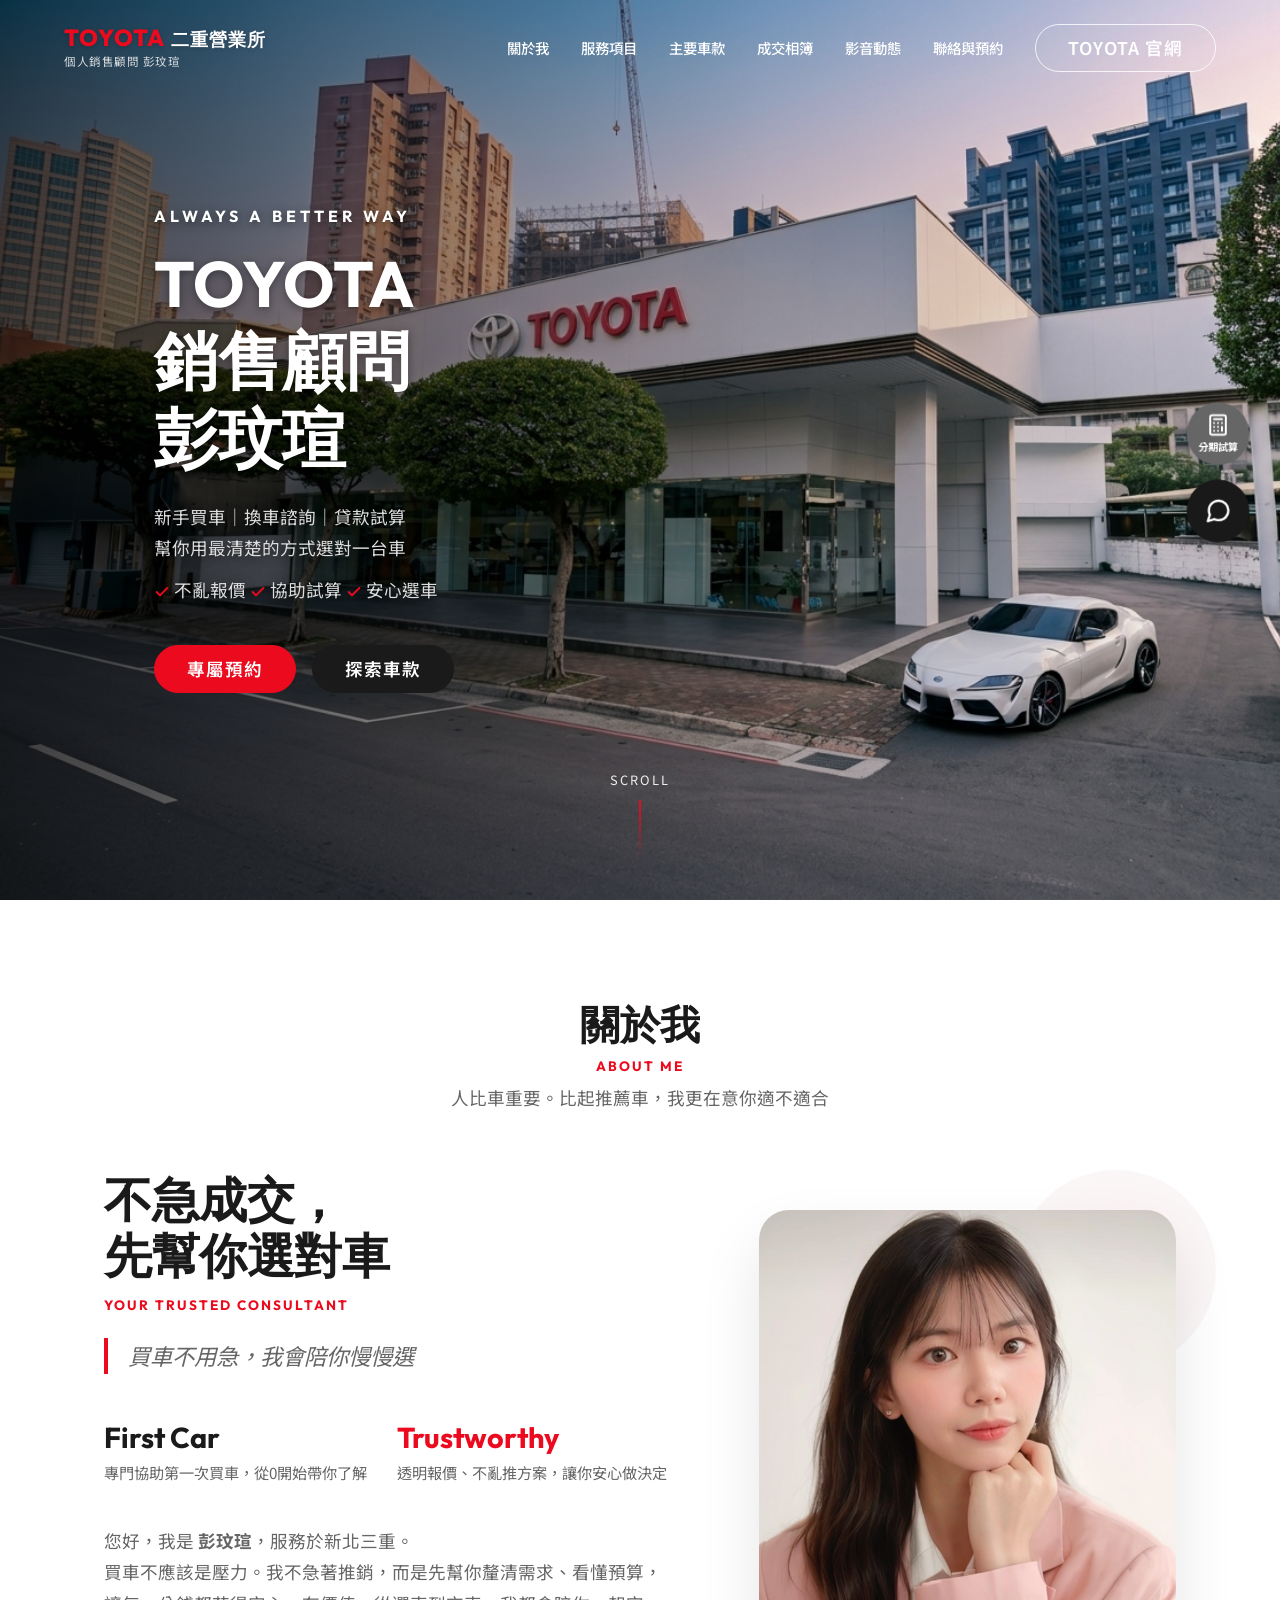
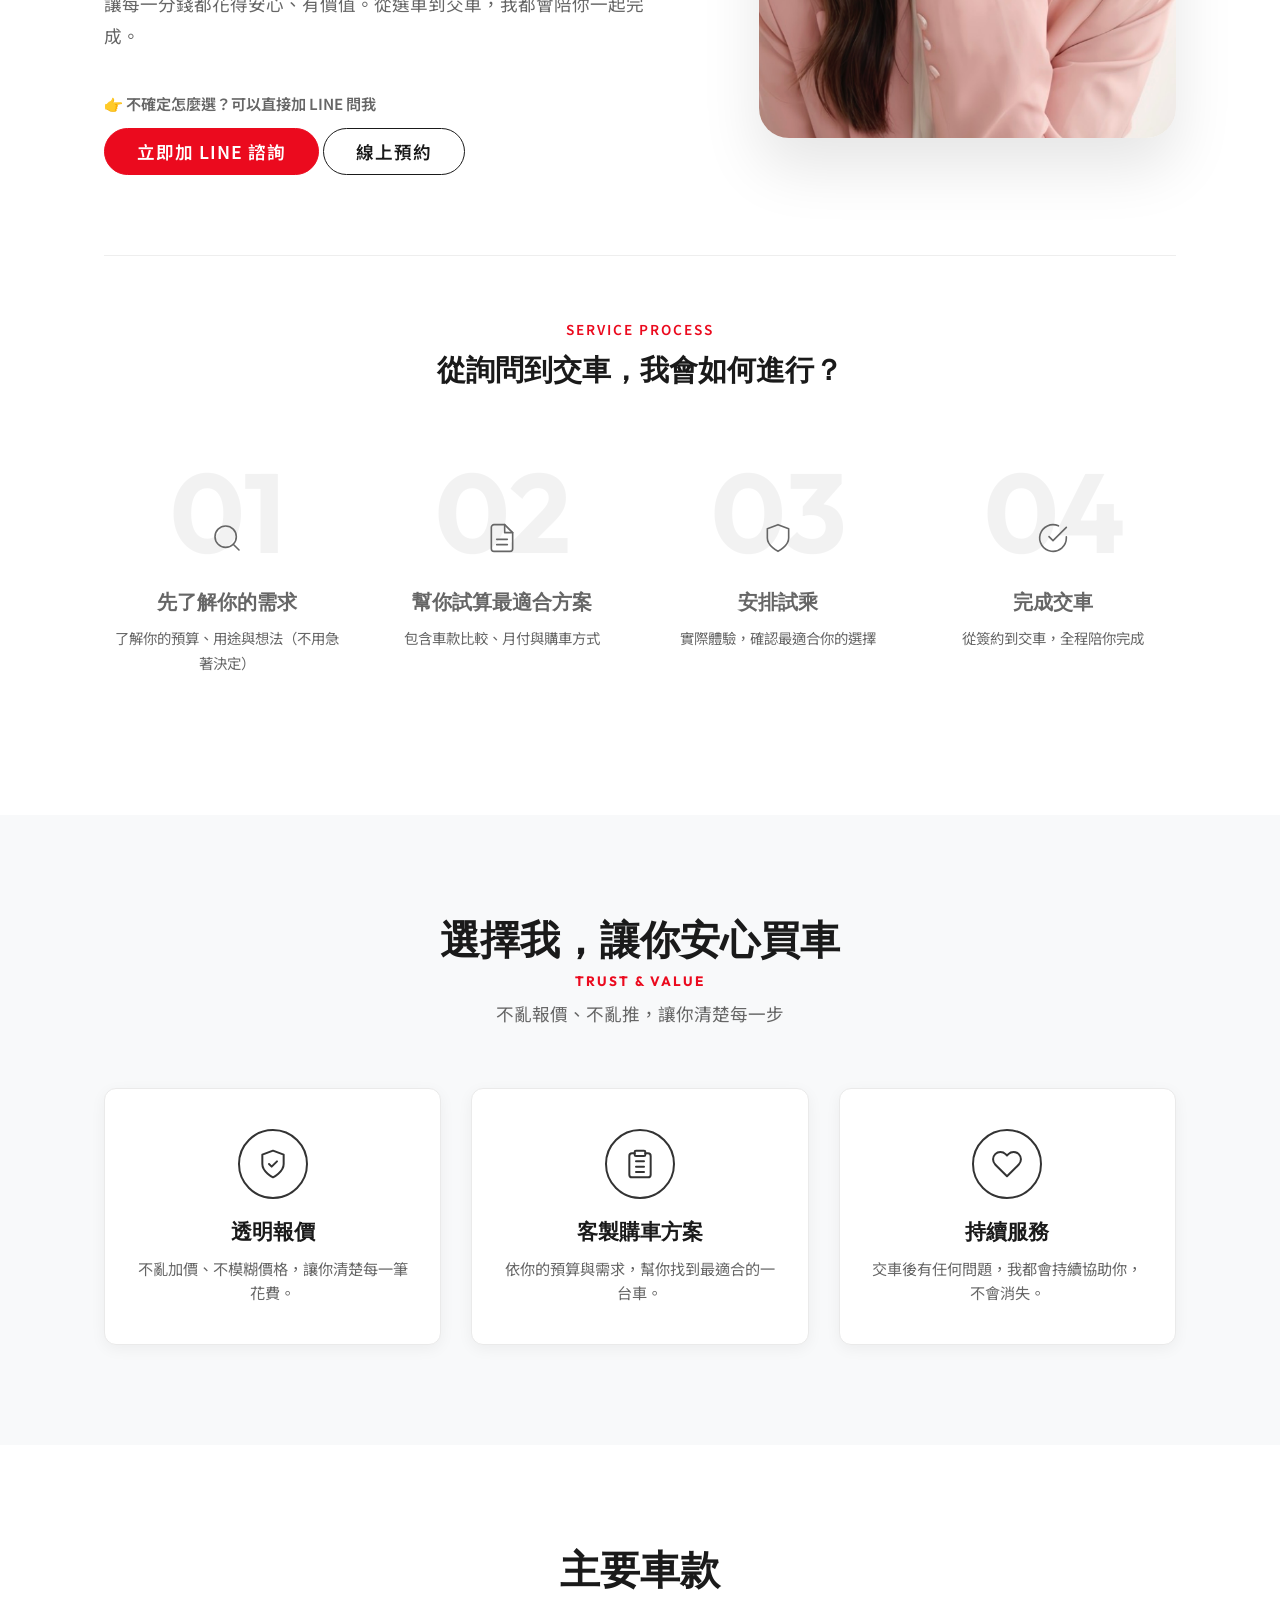
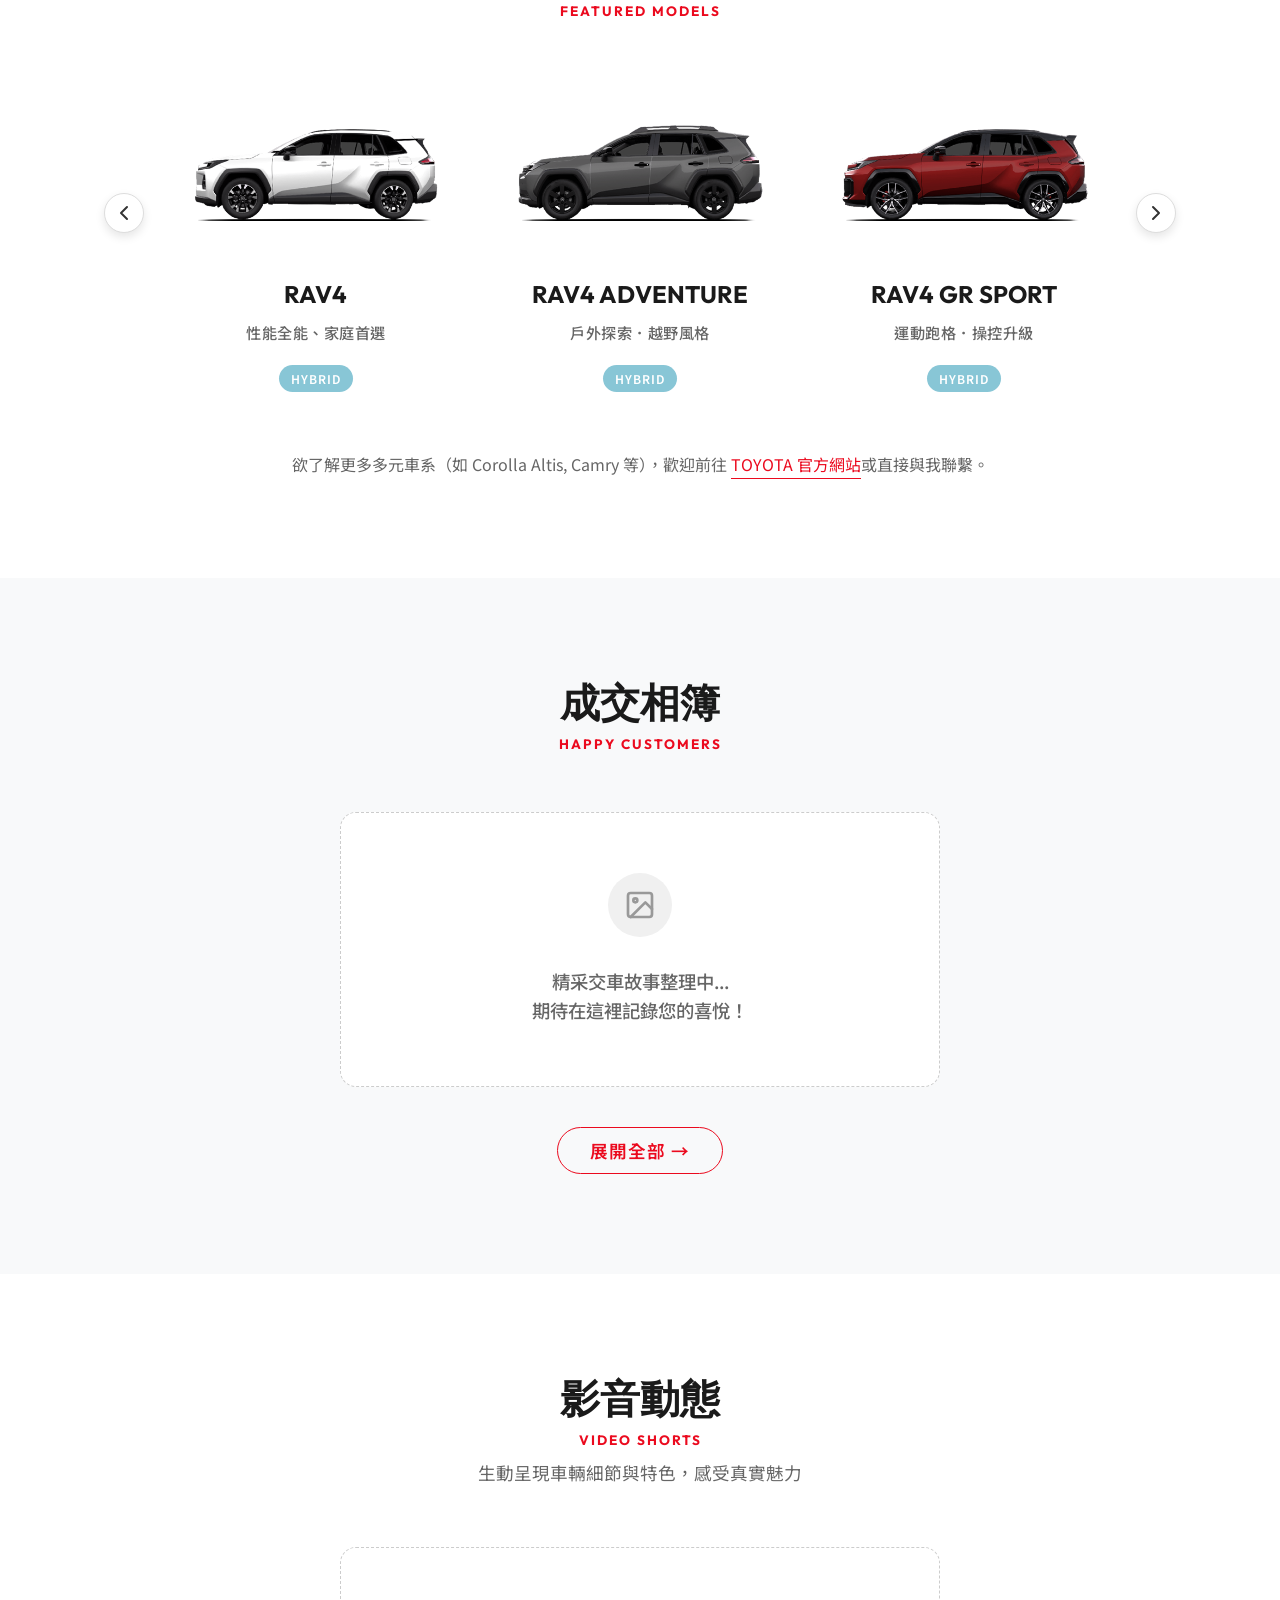
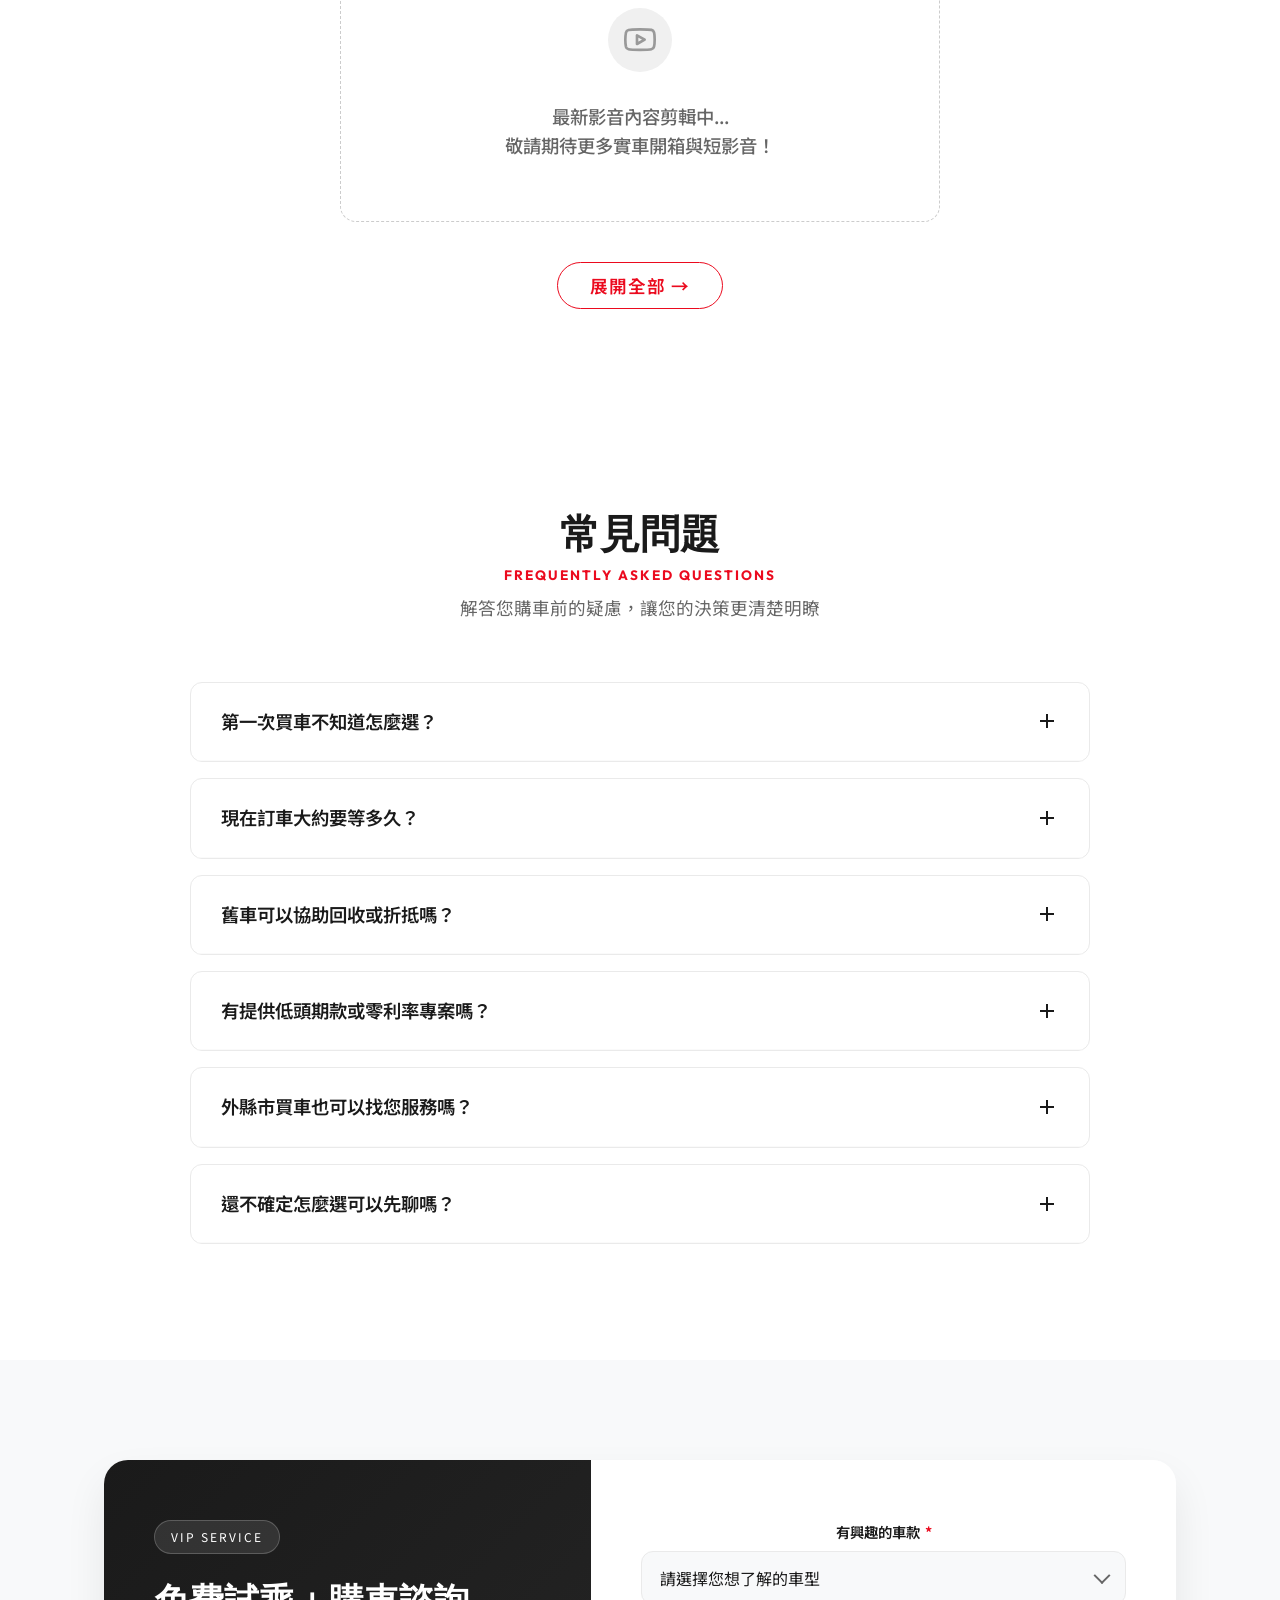
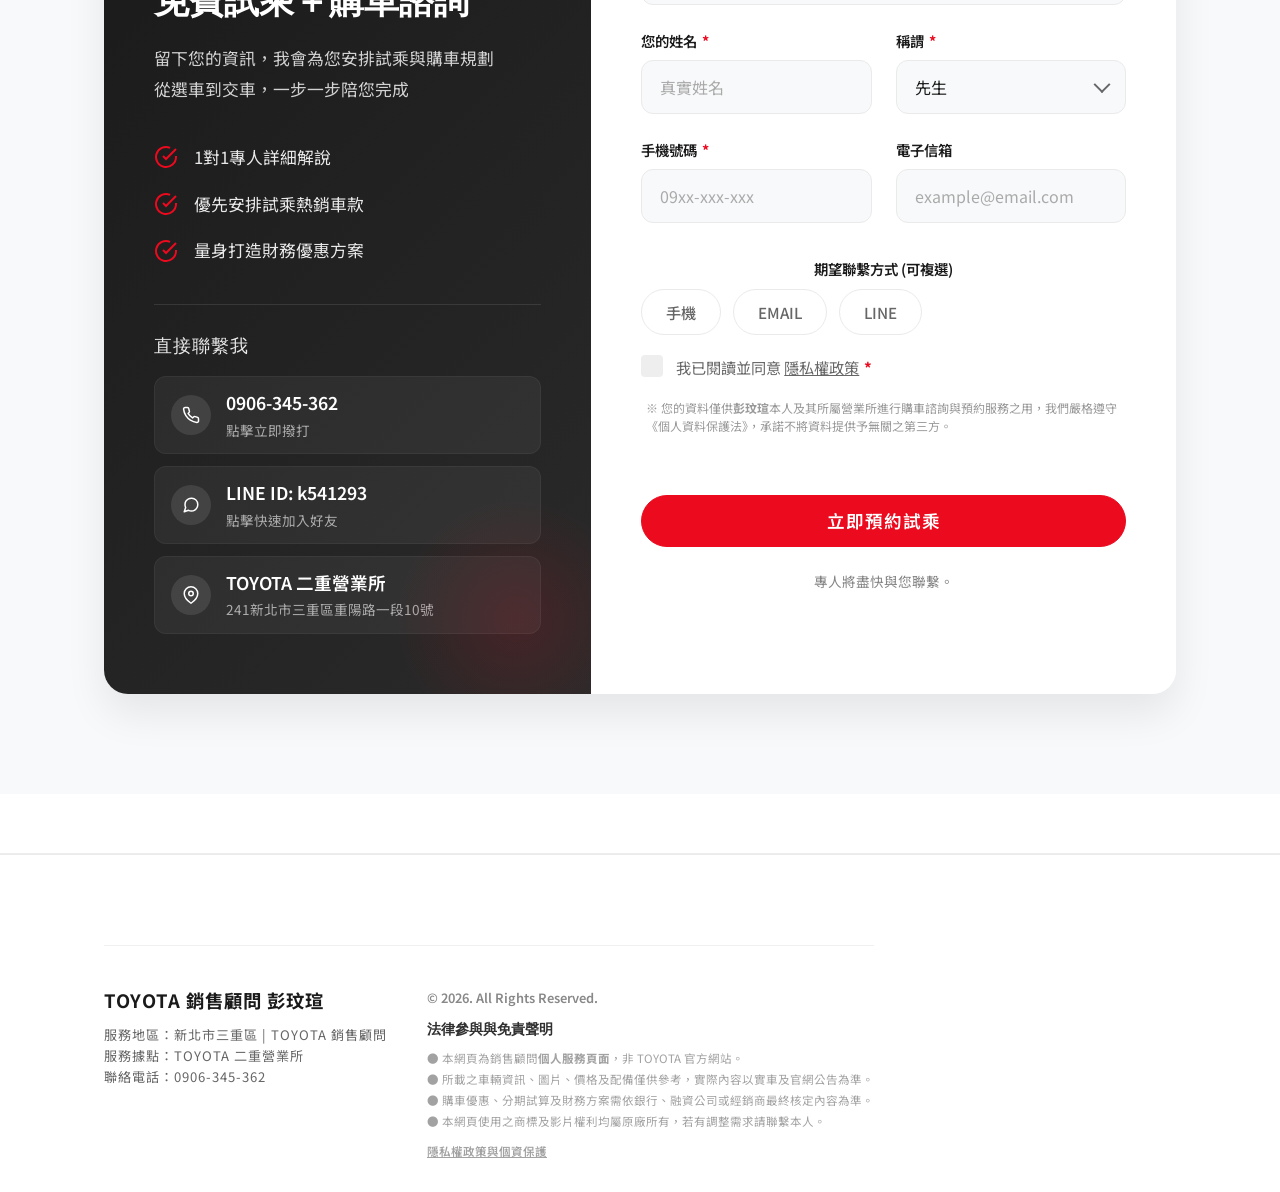
==== commit 3a66f1c5: "新增車款" ====
--- a/index.html
+++ b/index.html
@@ -212,7 +212,35 @@
                         <img src="assets/rav4.png" alt="RAV4" style="width:100%; height:auto; object-fit:contain;">
                     </div>
                     <h4 class="model-h-name">RAV4</h4>
-                    <p class="model-h-tagline">空間大、家庭首選</p>
+                    <p class="model-h-tagline">性能全能、家庭首選</p>
+                    <div style="display: flex; flex-direction: column; align-items: center; gap: 8px; margin-top: 10px;">
+                        <div style="display: flex; gap: 8px; justify-content: center;">
+                            <span class="model-tag hybrid">HYBRID</span>
+                        </div>
+                    </div>
+                </div>
+
+                <!-- RAV4 ADVENTURE -->
+                <div class="model-h-card" data-model="rav4_adventure" style="cursor: pointer;">
+                    <div class="model-h-img">
+                        <img src="assets/rav4_adventure.png" alt="RAV4 ADVENTURE" style="width:100%; height:auto; object-fit:contain;">
+                    </div>
+                    <h4 class="model-h-name">RAV4 ADVENTURE</h4>
+                    <p class="model-h-tagline">戶外探索．越野風格</p>
+                    <div style="display: flex; flex-direction: column; align-items: center; gap: 8px; margin-top: 10px;">
+                        <div style="display: flex; gap: 8px; justify-content: center;">
+                            <span class="model-tag hybrid">HYBRID</span>
+                        </div>
+                    </div>
+                </div>
+
+                <!-- RAV4 GR SPORT -->
+                <div class="model-h-card" data-model="rav4_gr_sport" style="cursor: pointer;">
+                    <div class="model-h-img">
+                        <img src="assets/rav4_gr_sport.png" alt="RAV4 GR SPORT" style="width:100%; height:auto; object-fit:contain;">
+                    </div>
+                    <h4 class="model-h-name">RAV4 GR SPORT</h4>
+                    <p class="model-h-tagline">運動跑格．操控升級</p>
                     <div style="display: flex; flex-direction: column; align-items: center; gap: 8px; margin-top: 10px;">
                         <div style="display: flex; gap: 8px; justify-content: center;">
                             <span class="model-tag hybrid">HYBRID</span>
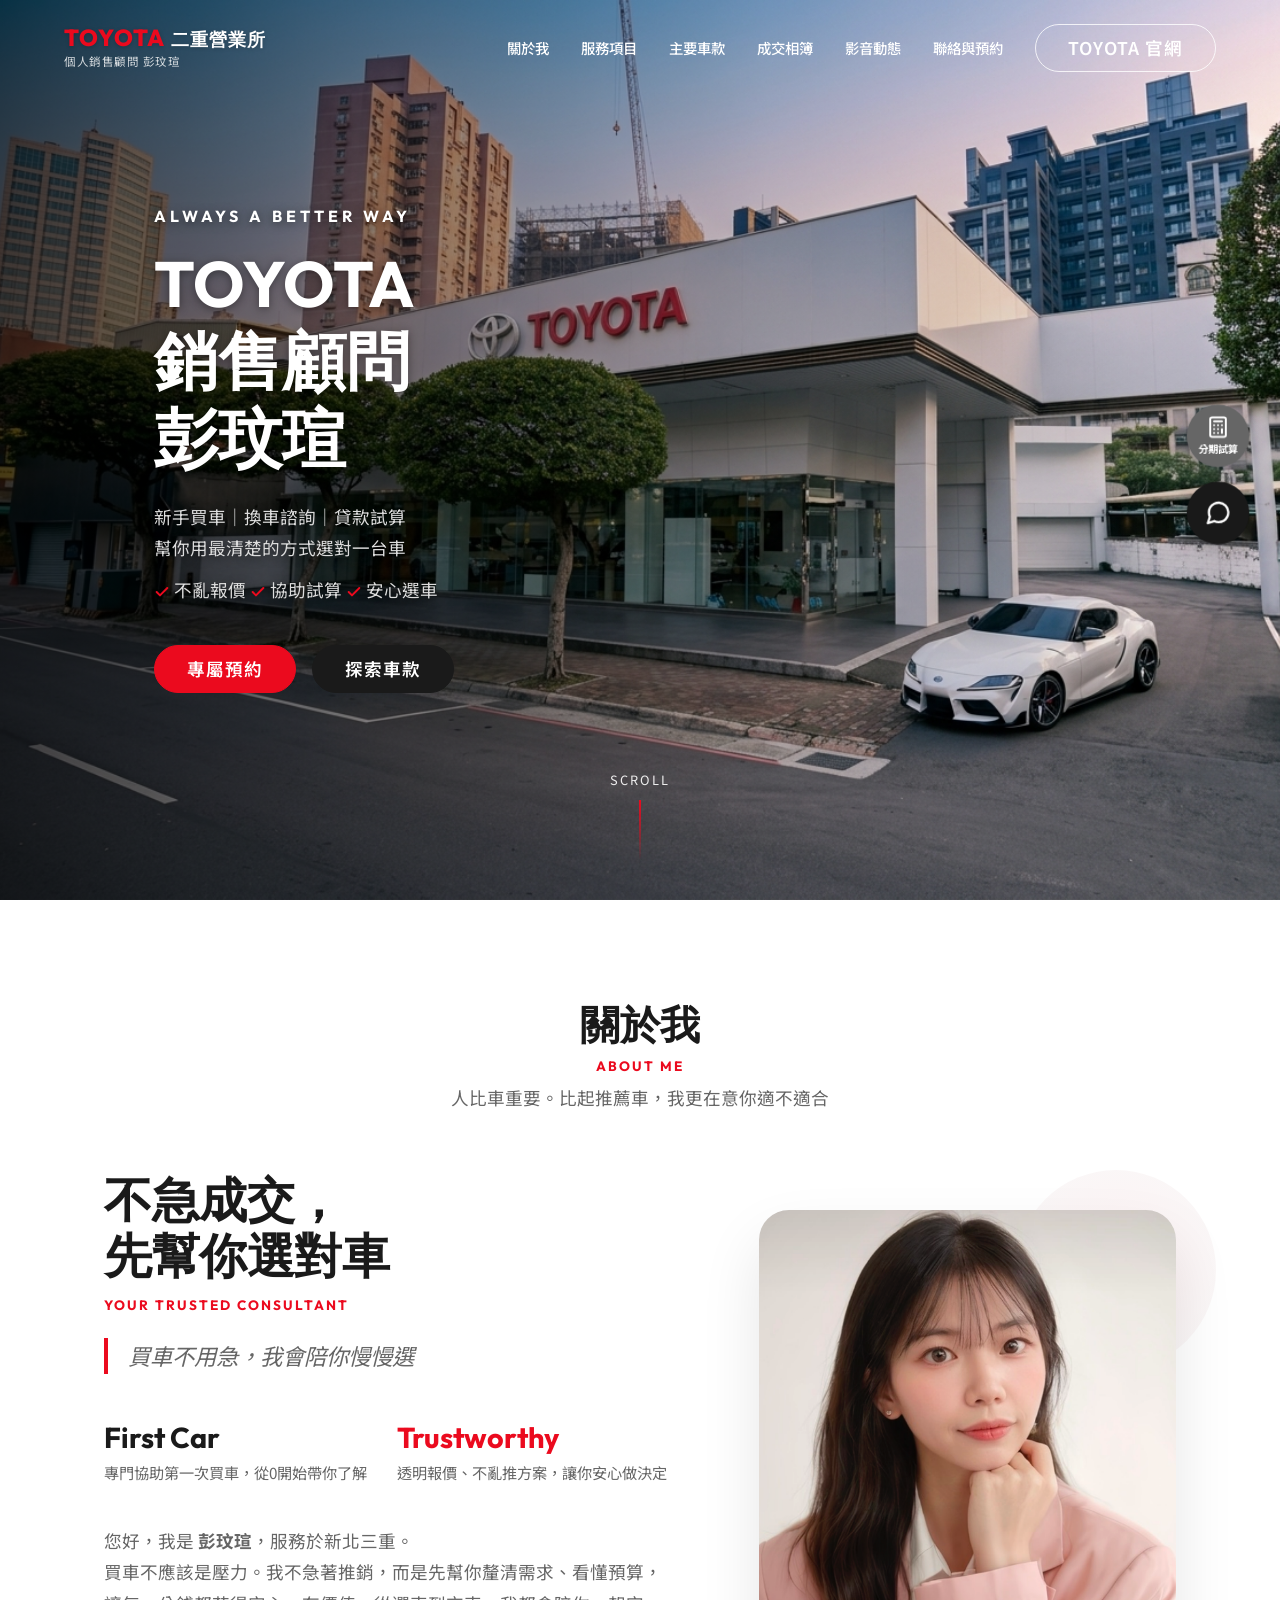
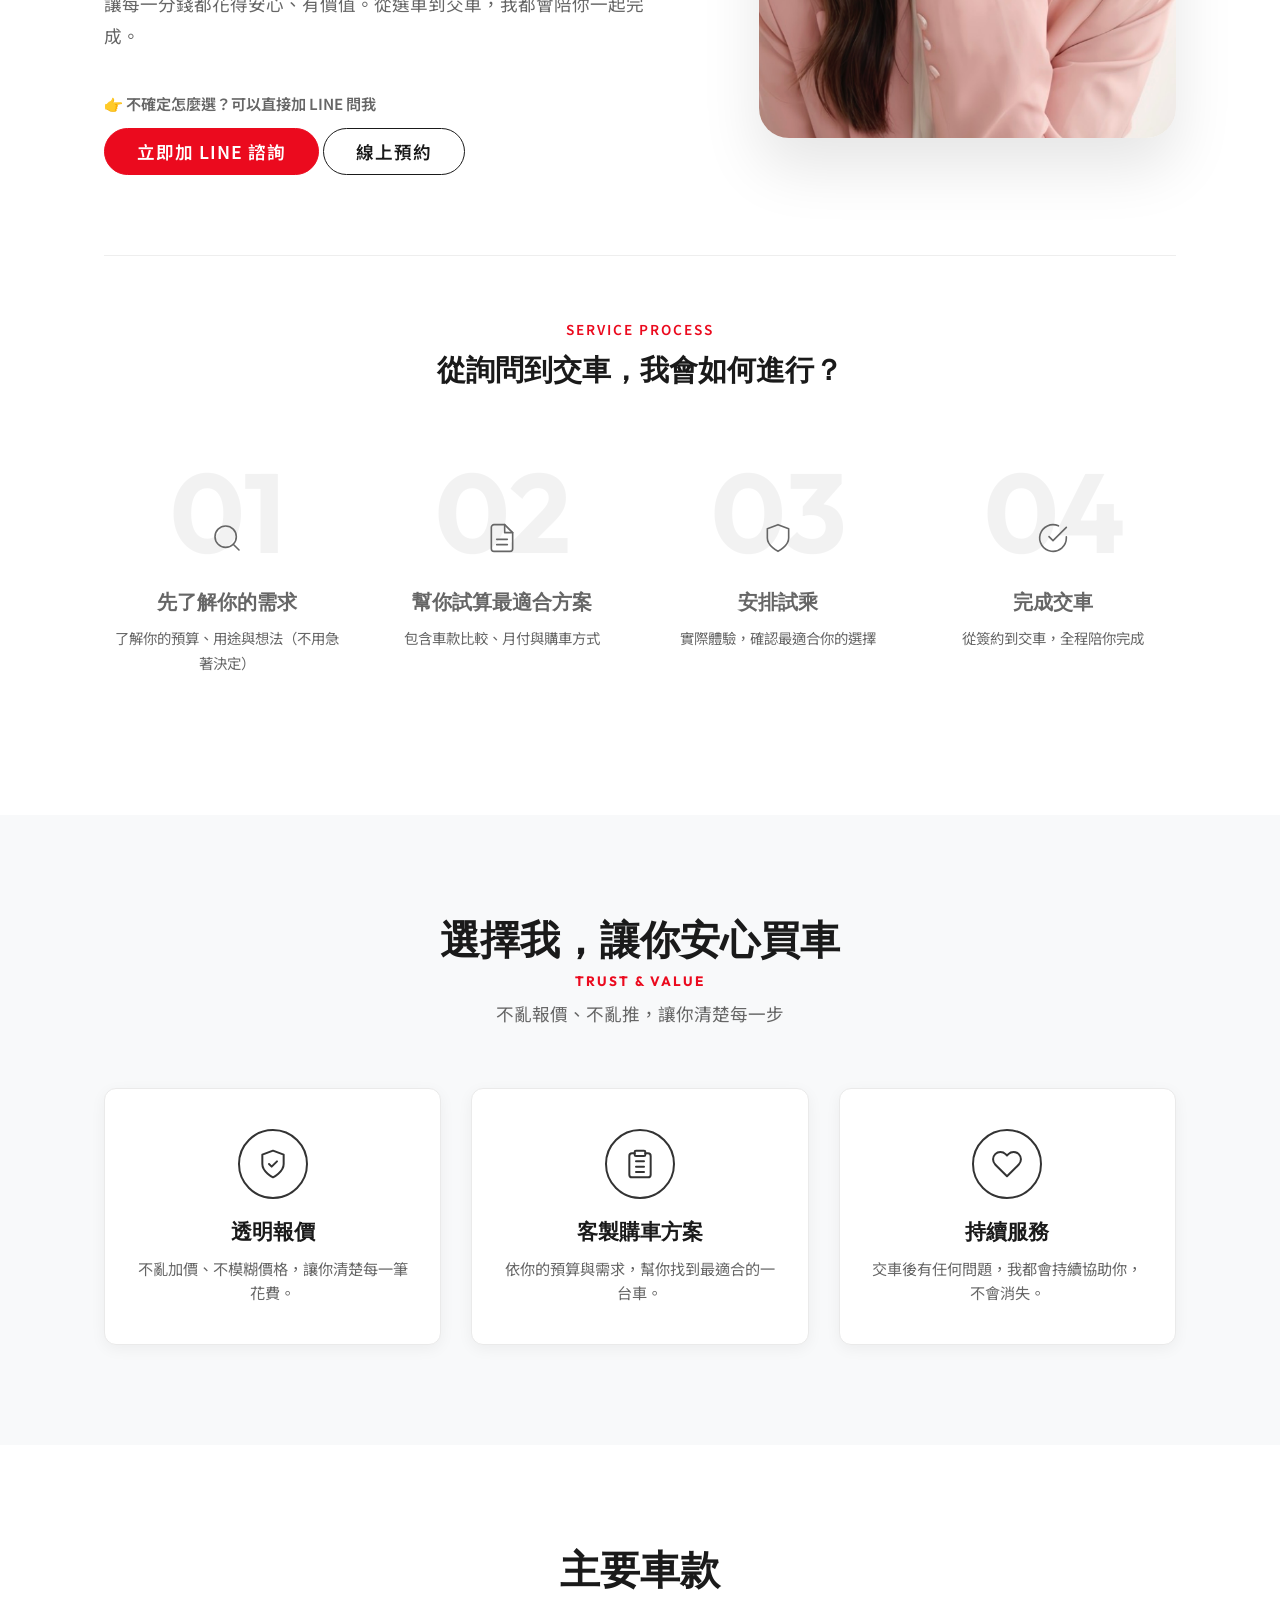
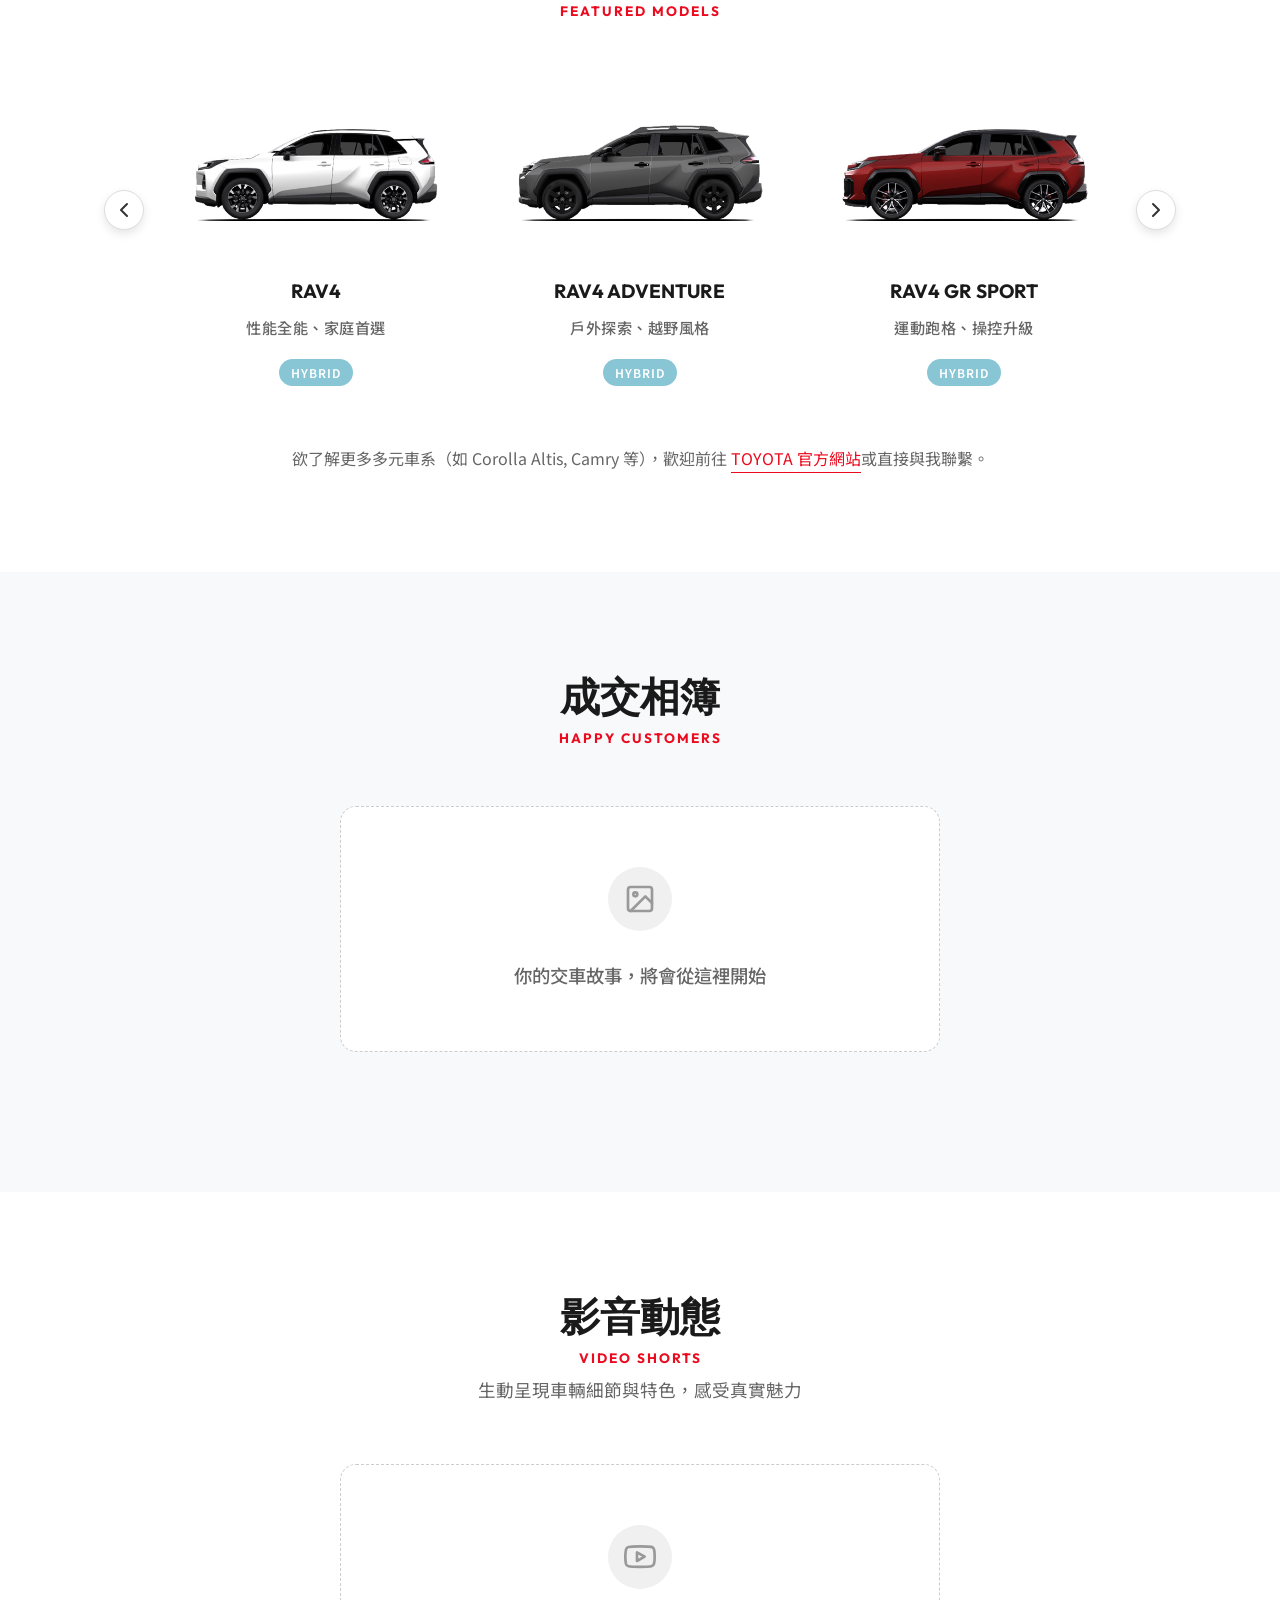
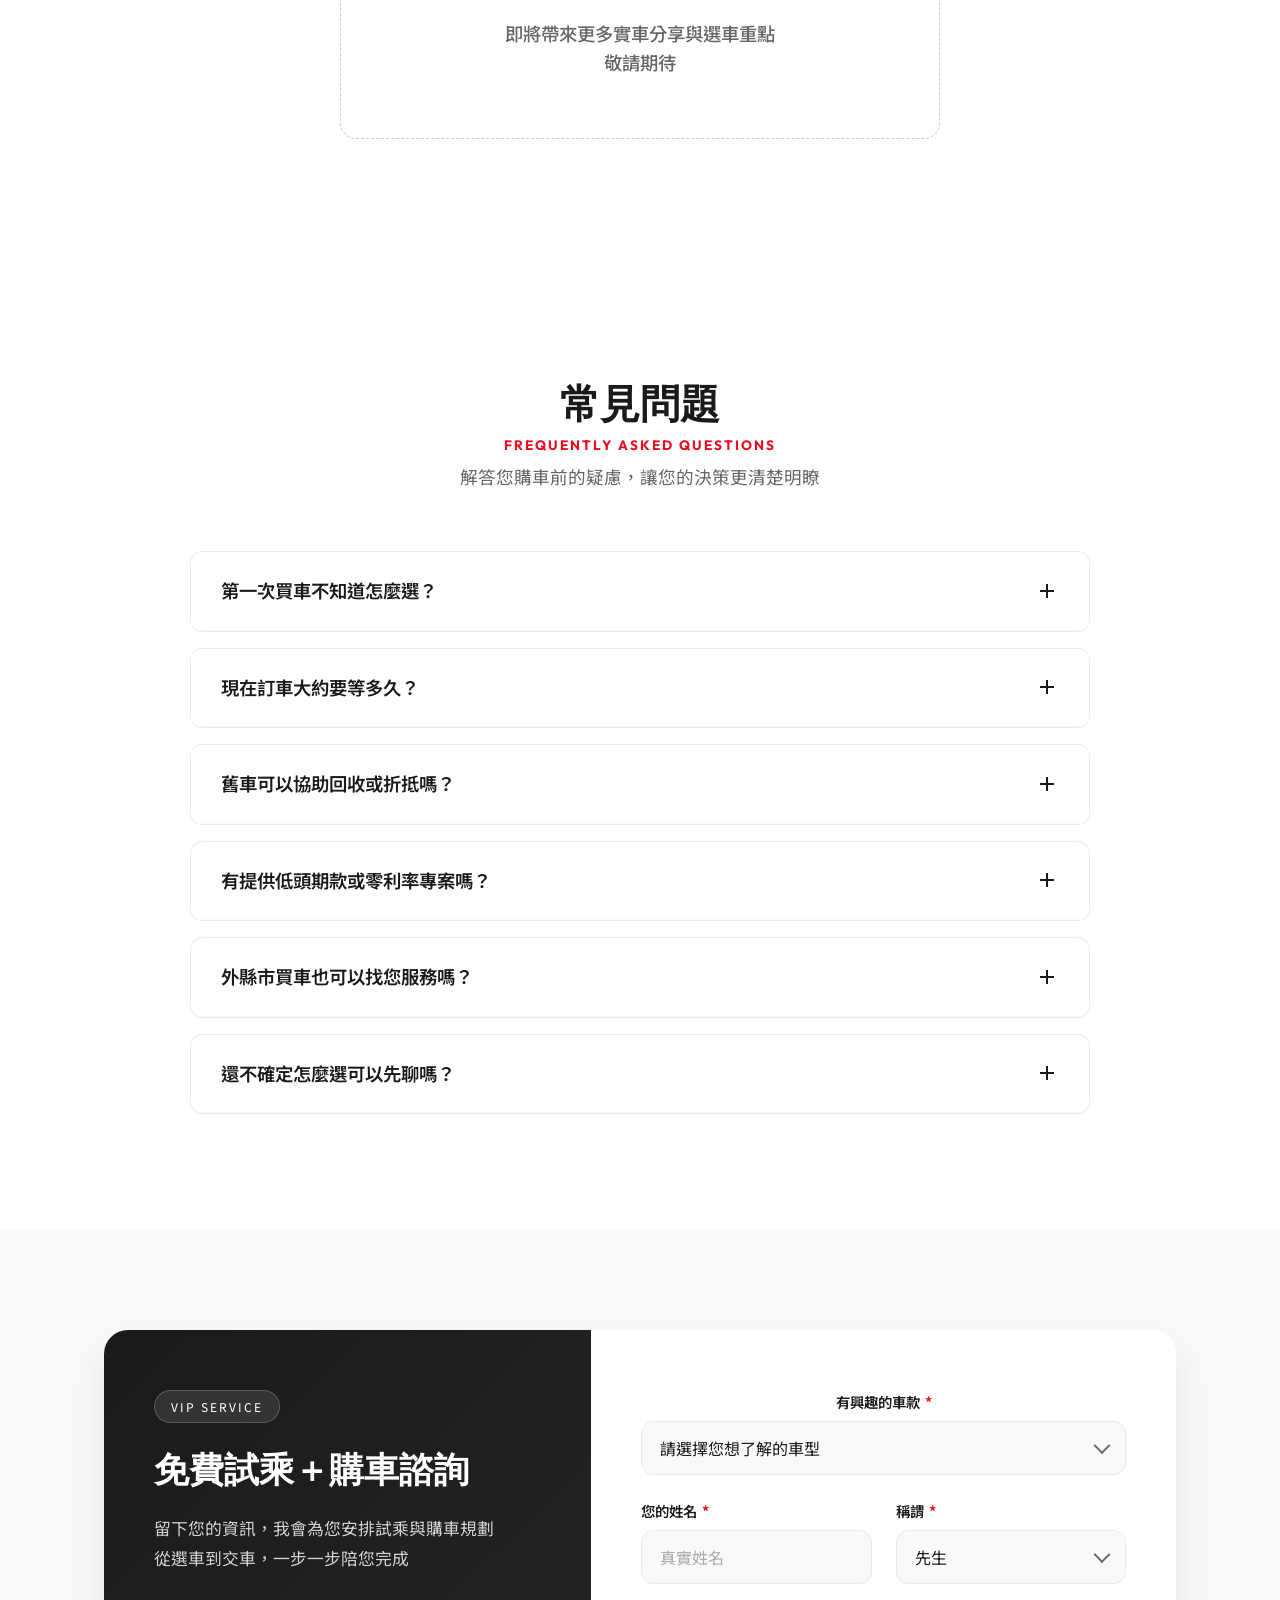
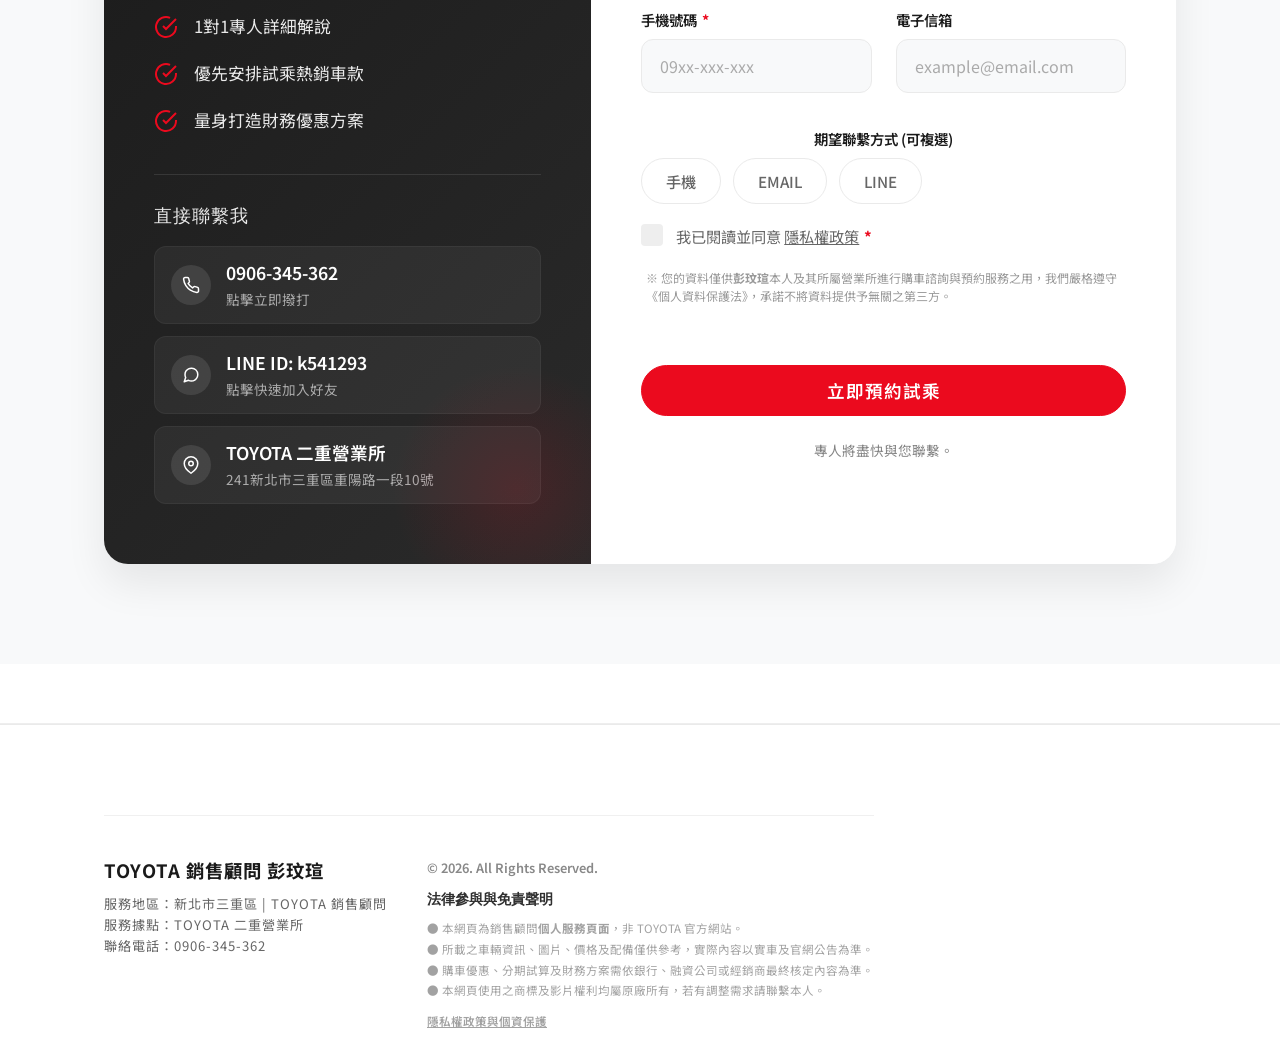
==== commit 297e0c3b: "新增車款" ====
--- a/index.html
+++ b/index.html
@@ -226,7 +226,7 @@
                         <img src="assets/rav4_adventure.png" alt="RAV4 ADVENTURE" style="width:100%; height:auto; object-fit:contain;">
                     </div>
                     <h4 class="model-h-name">RAV4 ADVENTURE</h4>
-                    <p class="model-h-tagline">戶外探索．越野風格</p>
+                    <p class="model-h-tagline">戶外探索、越野風格</p>
                     <div style="display: flex; flex-direction: column; align-items: center; gap: 8px; margin-top: 10px;">
                         <div style="display: flex; gap: 8px; justify-content: center;">
                             <span class="model-tag hybrid">HYBRID</span>
@@ -240,7 +240,7 @@
                         <img src="assets/rav4_gr_sport.png" alt="RAV4 GR SPORT" style="width:100%; height:auto; object-fit:contain;">
                     </div>
                     <h4 class="model-h-name">RAV4 GR SPORT</h4>
-                    <p class="model-h-tagline">運動跑格．操控升級</p>
+                    <p class="model-h-tagline">運動跑格、操控升級</p>
                     <div style="display: flex; flex-direction: column; align-items: center; gap: 8px; margin-top: 10px;">
                         <div style="display: flex; gap: 8px; justify-content: center;">
                             <span class="model-tag hybrid">HYBRID</span>
@@ -263,6 +263,22 @@
                     </div>
                 </div>
 
+                <!-- Corolla Cross GR SPORT -->
+                <div class="model-h-card" data-model="corolla_cross_gr_sport" style="cursor: pointer;">
+                    <div class="model-h-img">
+                        <img src="assets/corolla_cross_gr_sport.png" alt="Corolla Cross GR SPORT" style="width:100%; height:auto; object-fit:contain;">
+                    </div>
+                    <h4 class="model-h-name">Corolla Cross GR SPORT</h4>
+                    <p class="model-h-tagline">個性跑格、操控進化</p>
+                    <div style="display: flex; flex-direction: column; align-items: center; gap: 8px; margin-top: 10px;">
+                        <div style="display: flex; gap: 8px; justify-content: center;">
+                            <span class="model-tag gas">汽油</span>
+                            <span class="model-tag hybrid">HYBRID</span>
+                        </div>
+                    </div>
+                </div>
+
+
                 <!-- Yaris Cross -->
                 <div class="model-h-card" data-model="yaris_cross" style="cursor: pointer;">
                     <div class="model-h-img">
@@ -277,6 +293,50 @@
                     </div>
                 </div>
 
+                <!-- VIOS -->
+                <div class="model-h-card" data-model="vios" style="cursor: pointer;">
+                    <div class="model-h-img">
+                        <img src="assets/vios.png" alt="VIOS" style="width:100%; height:auto; object-fit:contain;">
+                    </div>
+                    <h4 class="model-h-name">VIOS</h4>
+                    <p class="model-h-tagline">高CP值、入門房車首選</p>
+                    <div style="display: flex; flex-direction: column; align-items: center; gap: 8px; margin-top: 10px;">
+                        <div style="display: flex; gap: 8px; justify-content: center;">
+                            <span class="model-tag gas">汽油</span>
+                        </div>
+                    </div>
+                </div>
+
+                <!-- Corolla Altis -->
+                <div class="model-h-card" data-model="corolla_altis" style="cursor: pointer;">
+                    <div class="model-h-img">
+                        <img src="assets/altis.png" alt="Corolla Altis" style="width:100%; height:auto; object-fit:contain;">
+                    </div>
+                    <h4 class="model-h-name">Corolla Altis</h4>
+                    <p class="model-h-tagline">神車傳奇、最受歡迎房車</p>
+                    <div style="display: flex; flex-direction: column; align-items: center; gap: 8px; margin-top: 10px;">
+                        <div style="display: flex; gap: 8px; justify-content: center;">
+                            <span class="model-tag gas">汽油</span>
+                            <span class="model-tag hybrid">HYBRID</span>
+                        </div>
+                    </div>
+                </div>
+
+                <!-- Corolla Altis GR SPORT -->
+                <div class="model-h-card" data-model="corolla_altis_gr_sport" style="cursor: pointer;">
+                    <div class="model-h-img">
+                        <img src="assets/altis_gr_sport.png" alt="Corolla Altis GR SPORT" style="width:100%; height:auto; object-fit:contain;">
+                    </div>
+                    <h4 class="model-h-name">Corolla Altis GR SPORT</h4>
+                    <p class="model-h-tagline">運動操控、熱血靈魂</p>
+                    <div style="display: flex; flex-direction: column; align-items: center; gap: 8px; margin-top: 10px;">
+                        <div style="display: flex; gap: 8px; justify-content: center;">
+                            <span class="model-tag gas">汽油</span>
+                            <span class="model-tag hybrid">HYBRID</span>
+                        </div>
+                    </div>
+                </div>
+
                     </div>
                 </div>
             </div>
@@ -298,7 +358,7 @@
                 <div class="coming-soon-icon">
                     <svg width="32" height="32" viewBox="0 0 24 24" fill="none" stroke="currentColor" stroke-width="2" stroke-linecap="round" stroke-linejoin="round"><rect x="3" y="3" width="18" height="18" rx="2" ry="2"></rect><circle cx="8.5" cy="8.5" r="1.5"></circle><polyline points="21 15 16 10 5 21"></polyline></svg>
                 </div>
-                <p class="coming-soon-text">精采交車故事整理中...<br>期待在這裡記錄您的喜悅！</p>
+                <p class="coming-soon-text">你的交車故事，將會從這裡開始</p>
             </div>
             
             <div class="album-slider-container reveal fade-up hidden">
@@ -308,7 +368,7 @@
                 <button class="slider-btn album-next" id="albumNext" aria-label="Next"><svg width="24" height="24" viewBox="0 0 24 24" fill="none" stroke="#333" stroke-width="2" stroke-linecap="round" stroke-linejoin="round"><polyline points="9 18 15 12 9 6"></polyline></svg></button>
             </div>
 
-            <div class="album-footer reveal fade-up">
+            <div class="album-footer reveal fade-up hidden">
                 <a href="album.html" class="btn-primary-outline">展開全部 &rarr;</a>
             </div>
         </div>
@@ -326,7 +386,7 @@
                 <div class="coming-soon-icon">
                     <svg width="32" height="32" viewBox="0 0 24 24" fill="none" stroke="currentColor" stroke-width="2" stroke-linecap="round" stroke-linejoin="round"><path d="M22.54 6.42a2.78 2.78 0 0 0-1.94-2C18.88 4 12 4 12 4s-6.88 0-8.6.46a2.78 2.78 0 0 0-1.94 2A29 29 0 0 0 1 11.75a29 29 0 0 0 .46 5.33A2.78 2.78 0 0 0 3.4 19c1.72.46 8.6.46 8.6.46s6.88 0 8.6-.46a2.78 2.78 0 0 0 1.94-2c.46-1.7.46-5.33.46-5.33s0-3.65-.46-5.33z"></path><polygon points="9.75 15.02 15.5 11.75 9.75 8.48 9.75 15.02"></polygon></svg>
                 </div>
-                <p class="coming-soon-text">最新影音內容剪輯中...<br>敬請期待更多實車開箱與短影音！</p>
+                <p class="coming-soon-text">即將帶來更多實車分享與選車重點<br>敬請期待</p>
             </div>
 
             <div class="shorts-slider-container reveal fade-up hidden">
@@ -336,7 +396,7 @@
                 <button class="slider-btn short-next" id="shortNext" aria-label="Next"><svg width="24" height="24" viewBox="0 0 24 24" fill="none" stroke="#333" stroke-width="2" stroke-linecap="round" stroke-linejoin="round"><polyline points="9 18 15 12 9 6"></polyline></svg></button>
             </div>
 
-            <div class="videos-footer reveal fade-up" style="text-align: center; margin-top: 10px;">
+            <div class="videos-footer reveal fade-up hidden" style="text-align: center; margin-top: 10px;">
                 <a href="videos.html" class="btn-primary-outline" id="expandVideosBtn">展開全部 &rarr;</a>
             </div>
         </div>
--- a/style.css
+++ b/style.css
@@ -787,10 +787,14 @@
 }
 
 .model-h-name {
-    font-size: 1.5rem;
+    font-size: clamp(1.1rem, 1.5vw, 1.35rem);
     margin-bottom: 8px;
     font-weight: 700;
     transition: color 0.3s ease;
+    white-space: nowrap;
+    width: 100%;
+    overflow: visible;
+    text-align: center;
 }
 
 @media (hover: hover) {
